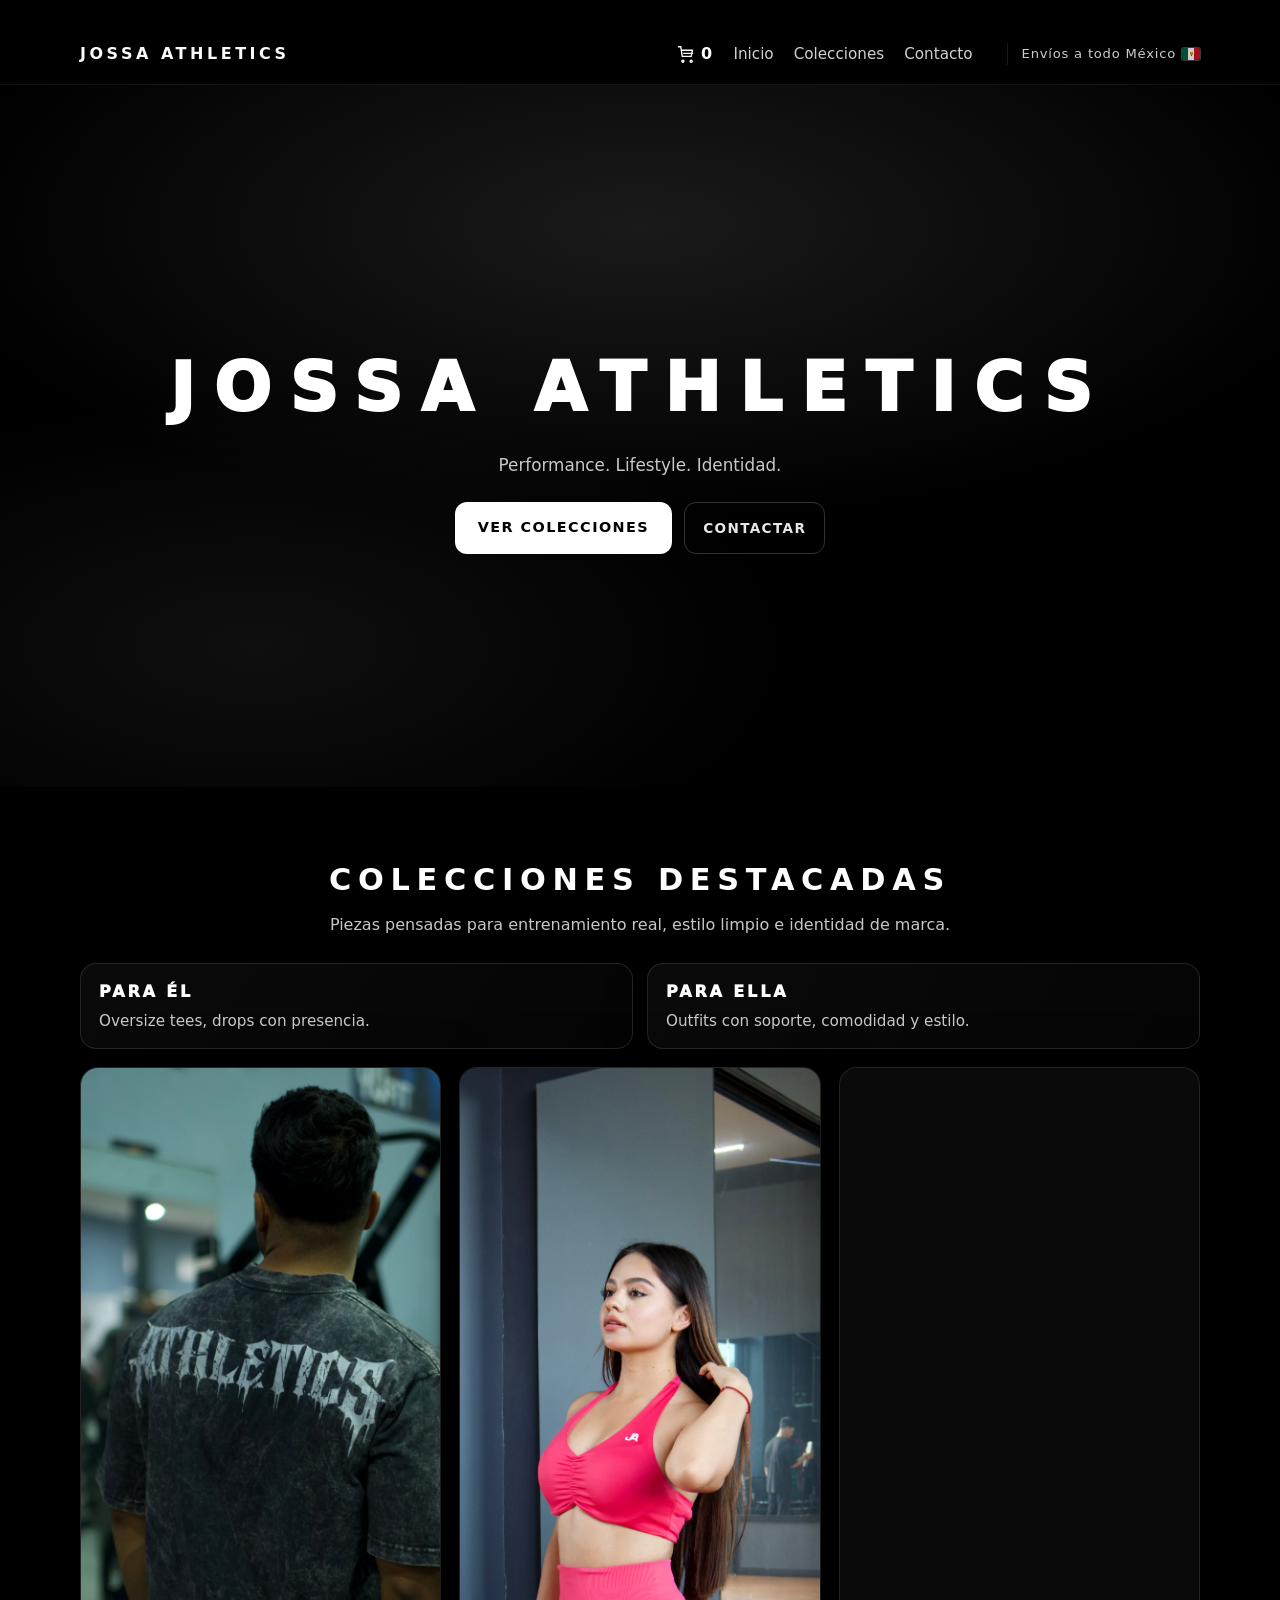
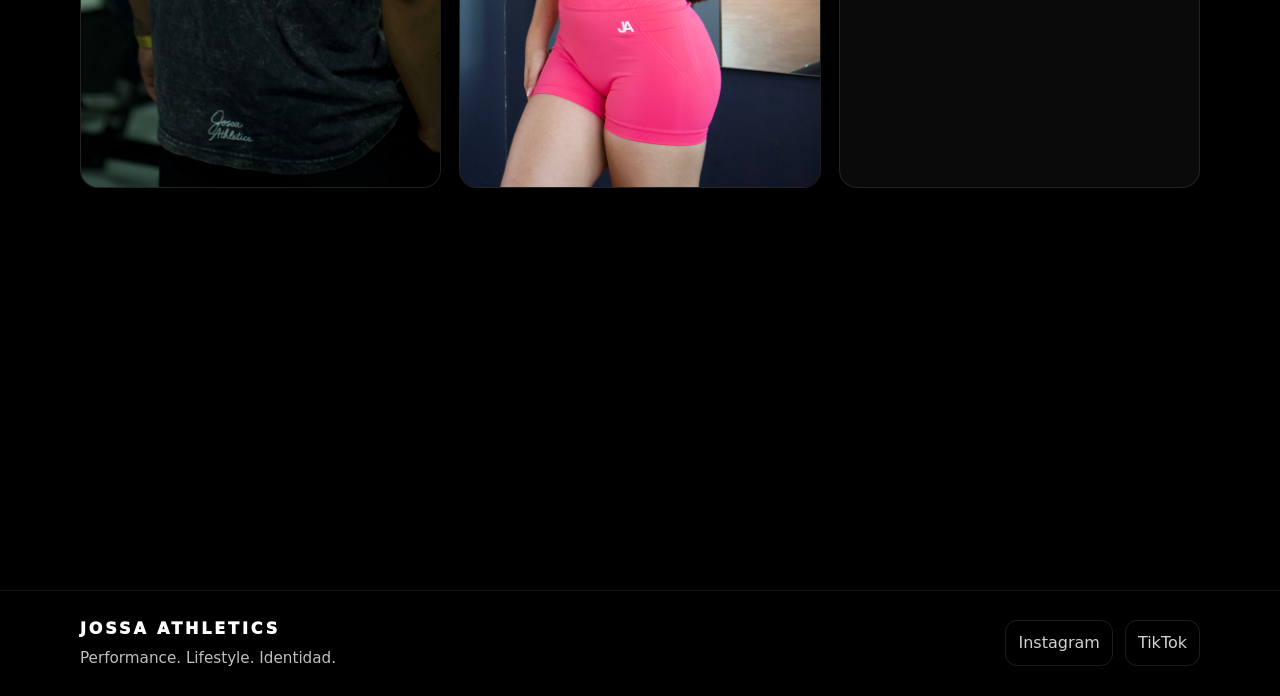
==== index.html @ ee68ca00 "Sitio JOSSA listo para deploy" ====
﻿﻿<!doctype html>
<html lang="es">
<head>
  <meta charset="utf-8" />
  <meta name="viewport" content="width=device-width, initial-scale=1" />
  <meta name="description" content="JOSSA ATHLETICS: performance y lifestyle. Outfits para él y para ella, envíos a todo México y compra directa por WhatsApp." />
  <title>JOSSA ATHLETICS</title>
  <link rel="stylesheet" href="styles.css" />
  <link rel="stylesheet" href="outfit.css" />
</head>

<body id="inicio">

  <!-- NAVBAR -->
  <header class="navbar">
    <div class="wrap">
      <a class="brand" href="index.html">JOSSA ATHLETICS</a>

      <nav class="navlinks">
        <a href="index.html#inicio">Inicio</a>
        <a href="index.html#colecciones">Colecciones</a>
        <a href="index.html#contacto">Contacto</a>
        <span class="nav-trust" aria-label="Envíos a todo México">Envíos a todo México <span class="flag-mx" aria-hidden="true"></span></span>
      </nav>
    </div>
  </header>

  <!-- HERO -->
  <section class="hero">
    <div class="wrap">
      <h1>JOSSA ATHLETICS</h1>
      <p>Performance. Lifestyle. Identidad.</p>

      <div class="hero-actions">
        <a class="btn btn-primary" href="#colecciones" aria-label="Ver colecciones de JOSSA ATHLETICS">Ver colecciones</a>
        <a class="btn btn-ghost" href="#contacto" aria-label="Contactar a JOSSA ATHLETICS">Contactar</a>
      </div>
    </div>
  </section>

  <!-- COLECCIONES -->
  <section class="section" id="colecciones">
    <div class="wrap">
      <div class="section-head">
        <h2>COLECCIONES DESTACADAS</h2>
        <p>Piezas pensadas para entrenamiento real, estilo limpio e identidad de marca.</p>
      </div>

      <div class="quick-choices" id="colecciones-elige">
        <a class="quick-card" href="hombre.html">
          <span class="quick-title">Para Él</span>
          <span class="quick-sub">Oversize tees, drops con presencia.</span>
        </a>
        <a class="quick-card" href="para-ella.html">
          <span class="quick-title">Para Ella</span>
          <span class="quick-sub">Outfits con soporte, comodidad y estilo.</span>
        </a>
      </div>

      <div class="grid">
        <!-- HOMBRE -->
        <article class="card">
          <a class="card-media" href="hombre.html" aria-label="Hombre">
            <!-- Cambia la imagen cuando quieras -->
            <img src="images/hombre/IMG_1273%20(2).jpg" alt="Colección Hombre" width="1200" height="800" loading="lazy" sizes="(max-width: 640px) 100vw, (max-width: 980px) 50vw, 33vw" />
            <span class="card-overlay">Explorar</span>
          </a>
          <div class="card-body">
            <h3>HOMBRE</h3>
            <p>Oversize tees y drops con presencia. Diseñado para entrenar y vestir diario.</p>
            <div class="card-actions">
              <a class="btn btn-primary btn-full" href="hombre.html">Ver colección</a>
            </div>
          </div>
        </article>

        <!-- PARA ELLA -->
        <article class="card">
          <a class="card-media" href="para-ella.html" aria-label="Para Ella">
            <img src="images/ella/rumbo-01.jpg" alt="Colección Para Ella" width="1200" height="800" loading="lazy" sizes="(max-width: 640px) 100vw, (max-width: 980px) 50vw, 33vw" />
            <span class="card-overlay">Explorar</span>
          </a>
          <div class="card-body">
            <h3>PARA ELLA</h3>
            <p>Outfits que combinan soporte, comodidad y presencia.</p>
            <div class="card-actions">
              <a class="btn btn-primary btn-full" href="para-ella.html">Ver colecciÃ³n</a>
            </div>
          </div>
        </article>

        <!-- DROPS / ASCENSO -->
        <article class="card">
          <a class="card-media" href="hombre-legado.html" aria-label="Ascenso">
            <img src="images/hombre/ascenso-01.jpg" alt="Ascenso" width="1200" height="800" loading="lazy" decoding="async" sizes="(max-width: 640px) 100vw, (max-width: 980px) 50vw, 33vw" />
            <span class="card-overlay">Explorar</span>
          </a>
          <div class="card-body">
            <h3>ASCENSO</h3>
            <p>Disciplina. Evolución. Mindset. Colección para él.</p>
            <div class="card-actions">
              <a class="btn btn-primary btn-full" href="hombre-legado.html">Ver colección</a>
            </div>
          </div>
        </article>

      </div>
    </div>
  </section>

  <!-- CONTACTO -->
  <section class="section" id="contacto">
    <div class="wrap">
      <div class="contact-box">
        <div>
          <h3>¿LISTO PARA COMPRAR?</h3>
          <p>Compra por WhatsApp con atención personalizada. Coordinamos tu pedido de forma directa y segura.</p>
        </div>

        <div class="contact-actions">
          <a class="btn btn-primary"
             target="_blank" rel="noopener"
             href="https://wa.me/523332510644?text=Hola%20JOSSA%20ATHLETICS%20%F0%9F%91%8B%0AQuiero%20comprar%20un%20outfit.%0A%0ADatos:%0A1)%20Producto/Outfit:%0A2)%20Talla:%0A3)%20Ciudad:%0A4)%20Entrega:%0A5)%20M%C3%A9todo%20de%20pago:">
            Comprar (WhatsApp)
          </a>

          <a class="btn btn-ghost" href="index.html#colecciones">Ver colecciones</a>
        </div>
      </div>
    </div>
  </section>

  <!-- FOOTER -->
  <footer class="footer">
    <div class="wrap footer-inner">
      <div class="footer-left">
        <div class="footer-brand">JOSSA ATHLETICS</div>
        <p>Performance. Lifestyle. Identidad.</p>
      </div>

      <div class="footer-right">
        <a class="social" target="_blank" rel="noopener" href="https://www.instagram.com/jossa_athleticsmx/">Instagram</a>
        <a class="social" target="_blank" rel="noopener" href="https://www.tiktok.com/@jossa_athletics">TikTok</a>
      </div>
    </div>
  </footer>

  <script>
    // Micro-animaciones con IntersectionObserver, respetando prefers-reduced-motion
    (() => {
      const prefersReduced = window.matchMedia('(prefers-reduced-motion: reduce)').matches;
      if (prefersReduced || !('IntersectionObserver' in window)) return;

      const targets = document.querySelectorAll('.hero .wrap, .section, .card, .quick-card, .contact-box');
      targets.forEach(el => el.classList.add('reveal'));

      const observer = new IntersectionObserver((entries, obs) => {
        entries.forEach(entry => {
          if (entry.isIntersecting) {
            entry.target.classList.add('is-visible');
            obs.unobserve(entry.target);
          }
        });
      }, { threshold: 0.15 });

      targets.forEach(el => observer.observe(el));
    })();
  </script>
  <script src="cart.js"></script>
</body>
</html>
---- styles.css ----
/* ============ RESET & TOKENS ============ */
:root{
  --bg:#000;
  --fg:#fff;
  --muted:rgba(255,255,255,.78);
  --card:rgba(255,255,255,.04);
  --border:rgba(255,255,255,.12);
  --border-strong:rgba(255,255,255,.22);
  --shadow:0 18px 60px rgba(0,0,0,.55);
  --radius:18px;
  --transition: .22s ease;
}
*{ margin:0; padding:0; box-sizing:border-box; }
html{ scroll-behavior:smooth; }
body{
  background:var(--bg);
  color:var(--fg);
  font-family: system-ui, -apple-system, Segoe UI, Roboto, Arial, sans-serif;
  line-height:1.5;
}
a{ color:inherit; text-decoration:none; }
img{ display:block; max-width:100%; }

/* ============ LAYOUT ============ */
.wrap{
  width:min(1120px, 92%);
  margin:0 auto;
}
.section{
  padding:70px 0;
}
.section-head{
  text-align:center;
  margin-bottom:26px;
}
.section-head h2{
  font-size: clamp(1.4rem, 2.4vw, 1.9rem);
  font-weight:900;
  letter-spacing:.22em;
  text-transform:uppercase;
}
.section-head p{
  margin-top:10px;
  opacity:.78;
  max-width:720px;
  margin-left:auto;
  margin-right:auto;
}

/* ============ NAVBAR ============ */
.navbar{
  position:sticky;
  top:0;
  z-index:50;
  padding:18px 0;
  background:rgba(0,0,0,.72);
  border-bottom:1px solid rgba(255,255,255,.08);
  backdrop-filter: blur(10px);
}
.navbar .wrap{
  display:flex;
  align-items:center;
  justify-content:space-between;
  gap:16px;
}
.brand{
  font-weight:900;
  letter-spacing:.22em;
  text-transform:uppercase;
  font-size:1rem;
  opacity:.98;
}
.navlinks{
  display:flex;
  gap:20px;
  flex-wrap:wrap;
  justify-content:flex-end;
}
.navlinks a{
  opacity:.82;
  font-size:.95rem;
  transition: opacity .2s ease, transform .2s ease;
}
.nav-trust{
  font-size:.82rem;
  font-weight:500;
  opacity:.8;
  margin-left:14px;
  padding-left:14px;
  border-left:1px solid rgba(255,255,255,.12);
  white-space:nowrap;
  display:flex;
  align-items:center;
  gap:6px;
  letter-spacing:.06em;
}
.navlinks a:hover{
  opacity:1;
  transform: translateY(-1px);
}
.navlinks a:focus-visible,
.btn:focus-visible,
.quick-card:focus-visible,
.card a:focus-visible,
.social:focus-visible{
  outline:2px solid #fff;
  outline-offset:3px;
  border-color: #fff;
}
.flag-mx{
  width:18px;
  height:12px;
  border-radius:2px;
  background: linear-gradient(90deg, #006341 0 33%, #fff 33% 66%, #ce1126 66% 100%);
  box-shadow: 0 0 0 1px rgba(255,255,255,.28);
  display:inline-block;
  position:relative;
  overflow:hidden;
}
.flag-mx::after{
  content:"";
  position:absolute;
  inset:0;
  margin:auto;
  width:5px;
  height:5px;
  border-radius:50%;
  background:
    radial-gradient(circle at 50% 45%, #c5963a 0 45%, transparent 46%),
    radial-gradient(circle at 50% 60%, #2f5e2a 0 40%, transparent 41%);
  opacity:.95;
}

/* ============ TRUST BAR ============ */
.trust-bar{
  border-bottom:1px solid rgba(255,255,255,.06);
  background: radial-gradient(900px 320px at 10% 50%, rgba(255,255,255,.05), transparent 60%), #000;
  padding:12px 0;
}
.trust-items{
  display:grid;
  grid-template-columns: repeat(auto-fit, minmax(180px, 1fr));
  gap:12px;
  padding:6px 0;
}
.trust-items.trust-single{
  display:flex;
  justify-content:center;
}
.trust-item{
  display:flex;
  align-items:center;
  gap:8px;
  font-weight:700;
  letter-spacing:.04em;
  opacity:.9;
  padding:10px 14px;
  border:1px solid rgba(255,255,255,.10);
  border-radius:999px;
  background: linear-gradient(120deg, rgba(255,255,255,.06), rgba(255,255,255,.02));
  box-shadow: 0 10px 30px rgba(0,0,0,.45);
}
.trust-icon{ font-size:1.1rem; }
.trust-text{
  font-size:1rem;
  font-weight:800;
  letter-spacing:.08em;
  text-transform:uppercase;
}

/* ============ HERO ============ */
.hero{
  min-height:78vh;
  display:grid;
  place-items:center;
  text-align:center;
  padding:90px 0 70px;
  background:
    radial-gradient(1200px 500px at 50% 20%, rgba(255,255,255,.10), transparent 60%),
    radial-gradient(900px 420px at 20% 80%, rgba(255,255,255,.06), transparent 60%),
    #000;
}
.hero h1{
  font-size: clamp(2.2rem, 5.5vw, 4.2rem);
  font-weight:950;
  letter-spacing:.28em;
  text-transform:uppercase;
}
.hero p{
  margin-top:14px;
  opacity:.78;
  font-size:1.05rem;
}
.hero-actions{
  margin-top:24px;
  display:flex;
  gap:12px;
  justify-content:center;
  flex-wrap:wrap;
}
.hero .btn-primary{
  padding:14px 22px;
  font-size:.9rem;
}

/* ============ QUICK CHOICES ============ */
.quick-choices{
  display:grid;
  grid-template-columns: repeat(auto-fit, minmax(220px, 1fr));
  gap:14px;
  margin-bottom:18px;
}
.quick-card{
  border:1px solid var(--border);
  border-radius:16px;
  padding:16px 18px;
  background: linear-gradient(120deg, rgba(255,255,255,.04), rgba(255,255,255,.02));
  box-shadow: 0 12px 40px rgba(0,0,0,.45);
  display:flex;
  flex-direction:column;
  gap:6px;
  transition: transform var(--transition), border-color var(--transition), box-shadow var(--transition);
}
.quick-card:hover{
  transform: translateY(-4px);
  border-color: rgba(255,255,255,.24);
  box-shadow: 0 16px 52px rgba(0,0,0,.55);
}
.quick-title{
  font-weight:950;
  letter-spacing:.18em;
  text-transform:uppercase;
  font-size:1rem;
}
.quick-sub{
  opacity:.78;
  font-size:.95rem;
}

/* ============ BUTTONS ============ */
.btn{
  display:inline-flex;
  align-items:center;
  justify-content:center;
  padding:12px 18px;
  border-radius:12px;
  font-weight:900;
  letter-spacing:.10em;
  text-transform:uppercase;
  font-size:.85rem;
  cursor:pointer;
  transition: transform .18s ease, opacity .18s ease, background .18s ease, border-color .18s ease;
}
.btn-primary{
  background:#fff;
  color:#000;
  border:1px solid rgba(255,255,255,.20);
}
.btn-primary:hover{
  transform: translateY(-1px) scale(1.02);
  opacity:.98;
}
.btn-ghost{
  background:transparent;
  border:1px solid rgba(255,255,255,.22);
  color:#fff;
  opacity:.9;
}
.btn-ghost:hover{
  opacity:1;
  transform: translateY(-1px);
  border-color: rgba(255,255,255,.35);
}

/* ============ FEATURED CARDS ============ */
.grid{
  display:grid;
  grid-template-columns: repeat(3, 1fr);
  gap:18px;
}
.card{
  border:1px solid rgba(255,255,255,.10);
  background: rgba(255,255,255,.04);
  border-radius:18px;
  overflow:hidden;
  box-shadow: 0 18px 60px rgba(0,0,0,.55);
  transition: transform .22s ease, border-color .22s ease, box-shadow .22s ease;
}
.card:hover{
  transform: translateY(-6px);
  border-color: rgba(255,255,255,.22);
  box-shadow: 0 22px 70px rgba(0,0,0,.65);
}
.card-media{
  width:100%;
  aspect-ratio: 16 / 10;
  background: rgba(255,255,255,.06);
  position:relative;
  overflow:hidden;
}
.card-media img{
  width:100%;
  height:100%;
  object-fit:cover;
  object-position:center 25%;
  filter: contrast(1.02);
}
.card-overlay{
  position:absolute;
  inset:0;
  display:grid;
  place-items:center;
  background: linear-gradient(180deg, rgba(0,0,0,.05), rgba(0,0,0,.55));
  color:#fff;
  opacity:0;
  font-weight:800;
  letter-spacing:.16em;
  text-transform:uppercase;
  transition: opacity var(--transition);
}
.card-media:hover .card-overlay,
.card-media:focus-visible .card-overlay{
  opacity:1;
}
.card-media img{
  transition: transform var(--transition);
}
.card:hover .card-media img{
  transform: scale(1.03);
}
.card-media.placeholder{
  background: radial-gradient(120% 120% at 30% 20%, rgba(255,255,255,.08), rgba(255,255,255,.02));
}
.card-body{
  padding:18px 18px 20px;
}
.card-body h3{
  font-size:1.05rem;
  font-weight:950;
  letter-spacing:.16em;
  text-transform:uppercase;
}
.card-body p{
  margin-top:10px;
  opacity:.78;
  font-size:.95rem;
  min-height:44px;
}
.card-actions{
  margin-top:14px;
  display:flex;
  gap:10px;
  flex-wrap:wrap;
}
.btn-full{ width:100%; }

/* ============ ASCENSO PAGE ============ */
.ascenso-hero{
  min-height:60vh;
  background:
    radial-gradient(1200px 520px at 60% 10%, rgba(255,255,255,.08), transparent 60%),
    linear-gradient(140deg, rgba(255,255,255,.04), rgba(255,255,255,.00)),
    #060606;
}
.ascenso-hero h1{
  font-size: clamp(2.3rem, 6vw, 3.8rem);
  letter-spacing:.28em;
  text-transform:uppercase;
}
.ascenso-sub{
  margin-top:12px;
  font-weight:800;
  opacity:.9;
}
.ascenso-desc{
  margin-top:10px;
  max-width:640px;
  opacity:.78;
}
.product-grid{
  display:grid;
  gap:18px;
  grid-template-columns: repeat(auto-fit, minmax(240px, 1fr));
}
.product-card{
  border:1px solid rgba(255,255,255,.10);
  background: rgba(255,255,255,.04);
  border-radius:18px;
  overflow:hidden;
  box-shadow: 0 18px 60px rgba(0,0,0,.55);
  transition: transform .22s ease, border-color .22s ease, box-shadow .22s ease;
}
.product-card:hover{
  transform: translateY(-6px);
  border-color: rgba(255,255,255,.22);
  box-shadow: 0 22px 70px rgba(0,0,0,.65);
}
.product-media{
  height:180px;
  background: #0c0c0c;
}
.placeholder-dark{
  background:
    radial-gradient(800px 420px at 30% 30%, rgba(255,255,255,.05), transparent 60%),
    linear-gradient(135deg, rgba(255,255,255,.05), rgba(255,255,255,.01)),
    #080808;
}
.product-body{
  padding:16px 16px 18px;
  display:grid;
  gap:10px;
}
.product-body h3{
  font-size:1rem;
  letter-spacing:.12em;
  text-transform:uppercase;
}
.price{ font-weight:800; opacity:.82; }
.size-label{ font-size:.85rem; opacity:.78; }
.size-select{
  padding:10px 12px;
  border-radius:12px;
  border:1px solid rgba(255,255,255,.18);
  background:#0d0d0d;
  color:#fff;
}
.size-select:focus{
  outline:2px solid #fff;
  outline-offset:2px;
}

/* ============ CONTACT STRIP ============ */
.contact-box{
  border:1px solid rgba(255,255,255,.10);
  background: rgba(255,255,255,.03);
  border-radius:18px;
  padding:22px;
  display:flex;
  align-items:center;
  justify-content:space-between;
  gap:16px;
  flex-wrap:wrap;
}
.contact-box h3{
  font-weight:950;
  letter-spacing:.14em;
  text-transform:uppercase;
}
.contact-box p{ opacity:.78; margin-top:8px; max-width:680px; }
.contact-actions{ display:flex; gap:10px; flex-wrap:wrap; }

/* ============ FOOTER ============ */
.footer{
  border-top:1px solid rgba(255,255,255,.08);
  padding:26px 0;
  background:#000;
}
.footer-inner{
  display:flex;
  align-items:center;
  justify-content:space-between;
  gap:18px;
  flex-wrap:wrap;
}
.footer-brand{
  font-weight:950;
  letter-spacing:.18em;
  text-transform:uppercase;
}
.footer-left p{ opacity:.75; margin-top:6px; font-size:.95rem; }
.footer-right{
  display:flex;
  gap:12px;
  flex-wrap:wrap;
  justify-content:flex-end;
}
.social{
  opacity:.82;
  padding:10px 12px;
  border:1px solid rgba(255,255,255,.14);
  border-radius:12px;
  transition: opacity .2s ease, transform .2s ease, border-color .2s ease;
}
.social:hover{
  opacity:1;
  transform: translateY(-1px);
  border-color: rgba(255,255,255,.28);
}

/* ============ ANIMATIONS & MOTION ============ */
.reveal{
  opacity:0;
  transform: translateY(18px);
  transition: opacity .6s ease, transform .6s ease;
}
.reveal.is-visible{
  opacity:1;
  transform: translateY(0);
}
@media (prefers-reduced-motion: reduce){
  html{ scroll-behavior:auto; }
  *{
    animation-duration:0.01ms !important;
    animation-iteration-count:1 !important;
    transition-duration:0.01ms !important;
  }
}

/* ============ RESPONSIVE ============ */
@media (max-width: 980px){
  .grid{ grid-template-columns: 1fr 1fr; }
}
@media (max-width: 768px){
  .nav-trust{ display:none; }
}
@media (max-width: 640px){
  .grid{ grid-template-columns: 1fr; }
  .navlinks{ gap:14px; }
}
---- outfit.css ----
/* Reutiliza el estilo general */
@import url("styles.css");

.page-hero{
  padding:70px 0 40px;
  background:
    radial-gradient(1000px 450px at 50% 10%, rgba(255,255,255,.09), transparent 65%),
    #000;
}
.page-hero .wrap{
  display:flex;
  align-items:flex-start;
  justify-content:space-between;
  gap:18px;
  flex-wrap:wrap;
}
.page-hero h1{
  font-size: clamp(2rem, 4.5vw, 3rem);
  font-weight:950;
  letter-spacing:.22em;
  text-transform:uppercase;
}
.page-hero p{ margin-top:10px; opacity:.78; max-width:680px; }
.size-tag{
  display:inline-flex;
  align-items:center;
  gap:8px;
  margin-top:12px;
  padding:10px 14px;
  border:1px solid var(--border);
  border-radius:14px;
  background: linear-gradient(120deg, rgba(255,255,255,.06), rgba(255,255,255,.02));
  box-shadow: 0 12px 38px rgba(0,0,0,.45);
  font-weight:850;
  letter-spacing:.10em;
  text-transform:uppercase;
  opacity:.92;
}
.page-actions{
  display:flex;
  gap:10px;
  flex-wrap:wrap;
  align-items:center;
  justify-content:flex-end;
}

.gallery{
  padding:40px 0 80px;
}
.gallery-head{
  text-align:center;
  margin-bottom:18px;
}
.gallery-head h2{
  font-weight:950;
  letter-spacing:.22em;
  text-transform:uppercase;
}
.gallery-head p{ opacity:.75; margin-top:8px; }

.gallery-grid{
  display:grid;
  grid-template-columns: repeat(2, 1fr);
  gap:16px;
  margin-top:20px;
  justify-items:center;
}
.size-row{
  display:flex;
  align-items:center;
  gap:12px;
  flex-wrap:wrap;
  margin-top:12px;
}
.size-picker{
  padding:12px 14px;
  border:1px solid rgba(255,255,255,.12);
  border-radius:12px;
  background: rgba(255,255,255,.04);
  max-width:360px;
  min-width:280px;
  box-shadow:0 12px 38px rgba(0,0,0,.45);
}
.size-picker__label{
  font-size:14px;
  opacity:.8;
  margin-bottom:8px;
}
.size-picker__options{
  display:flex;
  gap:8px;
  flex-wrap:wrap;
}
.size-btn{
  padding:10px 14px;
  border-radius:10px;
  border:1px solid #444;
  background:#0d0d0d;
  color:#fff;
  cursor:pointer;
  transition:all .15s ease;
  letter-spacing:.04em;
  font-weight:700;
}
.size-btn:hover{ border-color:#888; transform:translateY(-1px); }
.size-btn.is-active{ background:#fff; color:#0d0d0d; border-color:#fff; box-shadow:0 8px 26px rgba(0,0,0,.35); }
.size-guide-btn{
  display:inline-flex;
  align-items:center;
  justify-content:center;
  padding:10px 12px;
  border-radius:10px;
  border:1px solid rgba(255,255,255,.16);
  background:rgba(255,255,255,.06);
  font-weight:750;
  letter-spacing:.08em;
  text-transform:uppercase;
  font-size:.75rem;
  gap:6px;
}
.size-guide-btn:hover{
  border-color:rgba(255,255,255,.28);
  transform:translateY(-1px);
}
.photo{
  display:grid;
  place-items:center;
  border-radius:18px;
  overflow:hidden;
  border:1px solid rgba(255,255,255,.10);
  background: rgba(255,255,255,.03);
  box-shadow: 0 18px 60px rgba(0,0,0,.55);
}
.photo a{ width:100%; height:100%; display:block; }
.photo img{
  width:100%;
  aspect-ratio: 4 / 3;
  object-fit:cover;
  object-position:center;
}
.face-focus{
  aspect-ratio: 3 / 4;
  object-position:center 0%;
}

.size-guide{
  padding:40px 0 70px;
}
.guide-grid{
  display:grid;
  grid-template-columns: repeat(auto-fit, minmax(180px, 1fr));
  gap:12px;
  margin-top:16px;
}
.guide-card{
  border:1px solid var(--border);
  border-radius:14px;
  padding:14px 16px;
  background: rgba(255,255,255,.04);
  box-shadow:0 12px 34px rgba(0,0,0,.45);
}
.guide-card h4{
  margin-bottom:8px;
  letter-spacing:.12em;
  font-weight:900;
}
.guide-card ul{ list-style:none; padding:0; margin:0; }
.guide-card li{
  font-size:.95rem;
  opacity:.88;
  display:flex;
  justify-content:space-between;
}
.guide-note{
  margin-top:12px;
  opacity:.75;
  font-size:.9rem;
}

/* ============ CART ============ */
#cart-root{
  position:fixed;
  top:68px;
  right:16px;
  z-index:120;
  font-family: inherit;
}
.cart-toggle{
  all:unset;
  display:inline-flex;
  align-items:center;
  gap:4px;
  color:#fff;
  font-weight:850;
  letter-spacing:.08em;
  cursor:pointer;
  line-height:1;
  background:none !important;
  border:none !important;
  box-shadow:none !important;
  padding:0 !important;
  margin:0 !important;
}
.cart-toggle:focus{ outline:none; }
.cart-toggle::-moz-focus-inner{ border:0; padding:0; }
.cart-icon svg{
  display:block;
  stroke:#fff;
  width:22px;
  height:22px;
  fill:none;
  background:none !important;
}
.cart-count{
  font-weight:850;
  letter-spacing:.08em;
  color:#fff;
}
.navlinks .cart-toggle{
  padding:0;
  background:transparent;
  border:none;
  box-shadow:none;
  color:#fff;
}
.cart-drawer{
  position:absolute;
  right:0;
  top:46px;
  width:340px;
  max-height:75vh;
  background: rgba(12,12,12,.96);
  border:1px solid var(--border);
  border-radius:16px;
  padding:16px;
  box-shadow:0 18px 50px rgba(0,0,0,.65);
  flex-direction:column;
  gap:14px;
  transform: translateX(110%);
  transition: transform .28s ease, opacity .28s ease;
  opacity:0;
  pointer-events:none;
}
#cart-root.is-open .cart-drawer{
  transform: translateX(0);
  opacity:1;
  pointer-events:auto;
}
.cart-header{
  display:flex;
  justify-content:space-between;
  align-items:flex-start;
  font-weight:900;
  letter-spacing:.1em;
  gap:10px;
}
.cart-title-row{
  display:flex;
  align-items:center;
  gap:10px;
}
.cart-close{
  border:none;
  background:transparent;
  color:var(--fg);
  font-size:1.4rem;
  cursor:pointer;
}
.cart-title{ text-transform:uppercase; }
.cart-pill{
  padding:6px 10px;
  border-radius:999px;
  background:rgba(255,255,255,.08);
  border:1px solid rgba(255,255,255,.14);
  font-size:.8rem;
  letter-spacing:.05em;
}
.cart-items{
  display:flex;
  flex-direction:column;
  gap:10px;
  overflow:auto;
  max-height:45vh;
  padding-right:4px;
}
.cart-item{
  display:grid;
  grid-template-columns: 56px 1fr auto;
  gap:10px;
  align-items:center;
  border:1px solid var(--border);
  border-radius:12px;
  padding:8px;
  background: rgba(255,255,255,.03);
}
.cart-thumb{
  display:block;
  width:56px;
  height:56px;
  overflow:hidden;
  border-radius:10px;
  border:1px solid rgba(255,255,255,.12);
}
.cart-thumb img{
  width:100%;
  height:100%;
  object-fit:cover;
}
.cart-meta{
  display:flex;
  flex-direction:column;
  gap:2px;
}
.cart-name{
  font-weight:800;
  letter-spacing:.04em;
}
.cart-size{
  opacity:.8;
}
.cart-remove{
  border:none;
  background:transparent;
  color:var(--fg);
  font-size:1.2rem;
  cursor:pointer;
}
.cart-info{
  padding:10px 12px;
  border-radius:12px;
  background: rgba(255,255,255,.04);
  border:1px solid var(--border);
}
.cart-alert{
  display:flex;
  align-items:center;
  gap:8px;
  font-weight:700;
  letter-spacing:.02em;
}
.dot{
  width:10px; height:10px; border-radius:50%;
  display:inline-block;
}
.dot-success{ background:#28c76f; }
.cart-code{
  display:flex;
  flex-direction:column;
  gap:8px;
}
.cart-code label{ font-weight:800; letter-spacing:.05em; font-size:.9rem; }
.cart-code-row{
  display:flex;
  gap:8px;
}
.cart-code input{
  flex:1;
  padding:10px 12px;
  border-radius:10px;
  border:1px solid rgba(255,255,255,.2);
  background:rgba(255,255,255,.06);
  color:#fff;
}
.cart-apply{
  padding:10px 14px;
  border-radius:10px;
  background:#fff;
  color:#000;
  font-weight:800;
  letter-spacing:.08em;
  border:1px solid rgba(255,255,255,.2);
  cursor:pointer;
}
.cart-code-hint{
  font-size:.85rem;
  opacity:.7;
}
.cart-summary{
  border:1px solid var(--border);
  border-radius:12px;
  padding:10px 12px;
  background:rgba(255,255,255,.03);
  display:flex;
  flex-direction:column;
  gap:6px;
}
.summary-line{
  display:flex;
  justify-content:space-between;
  font-weight:750;
  letter-spacing:.03em;
}
.cart-footer{ display:flex; }
.cart-empty{ opacity:.75; text-align:center; padding:6px; }
.cart-checkout{ width:100%; }

@media (max-width: 900px){
  .gallery-grid{ grid-template-columns: 1fr; }
}
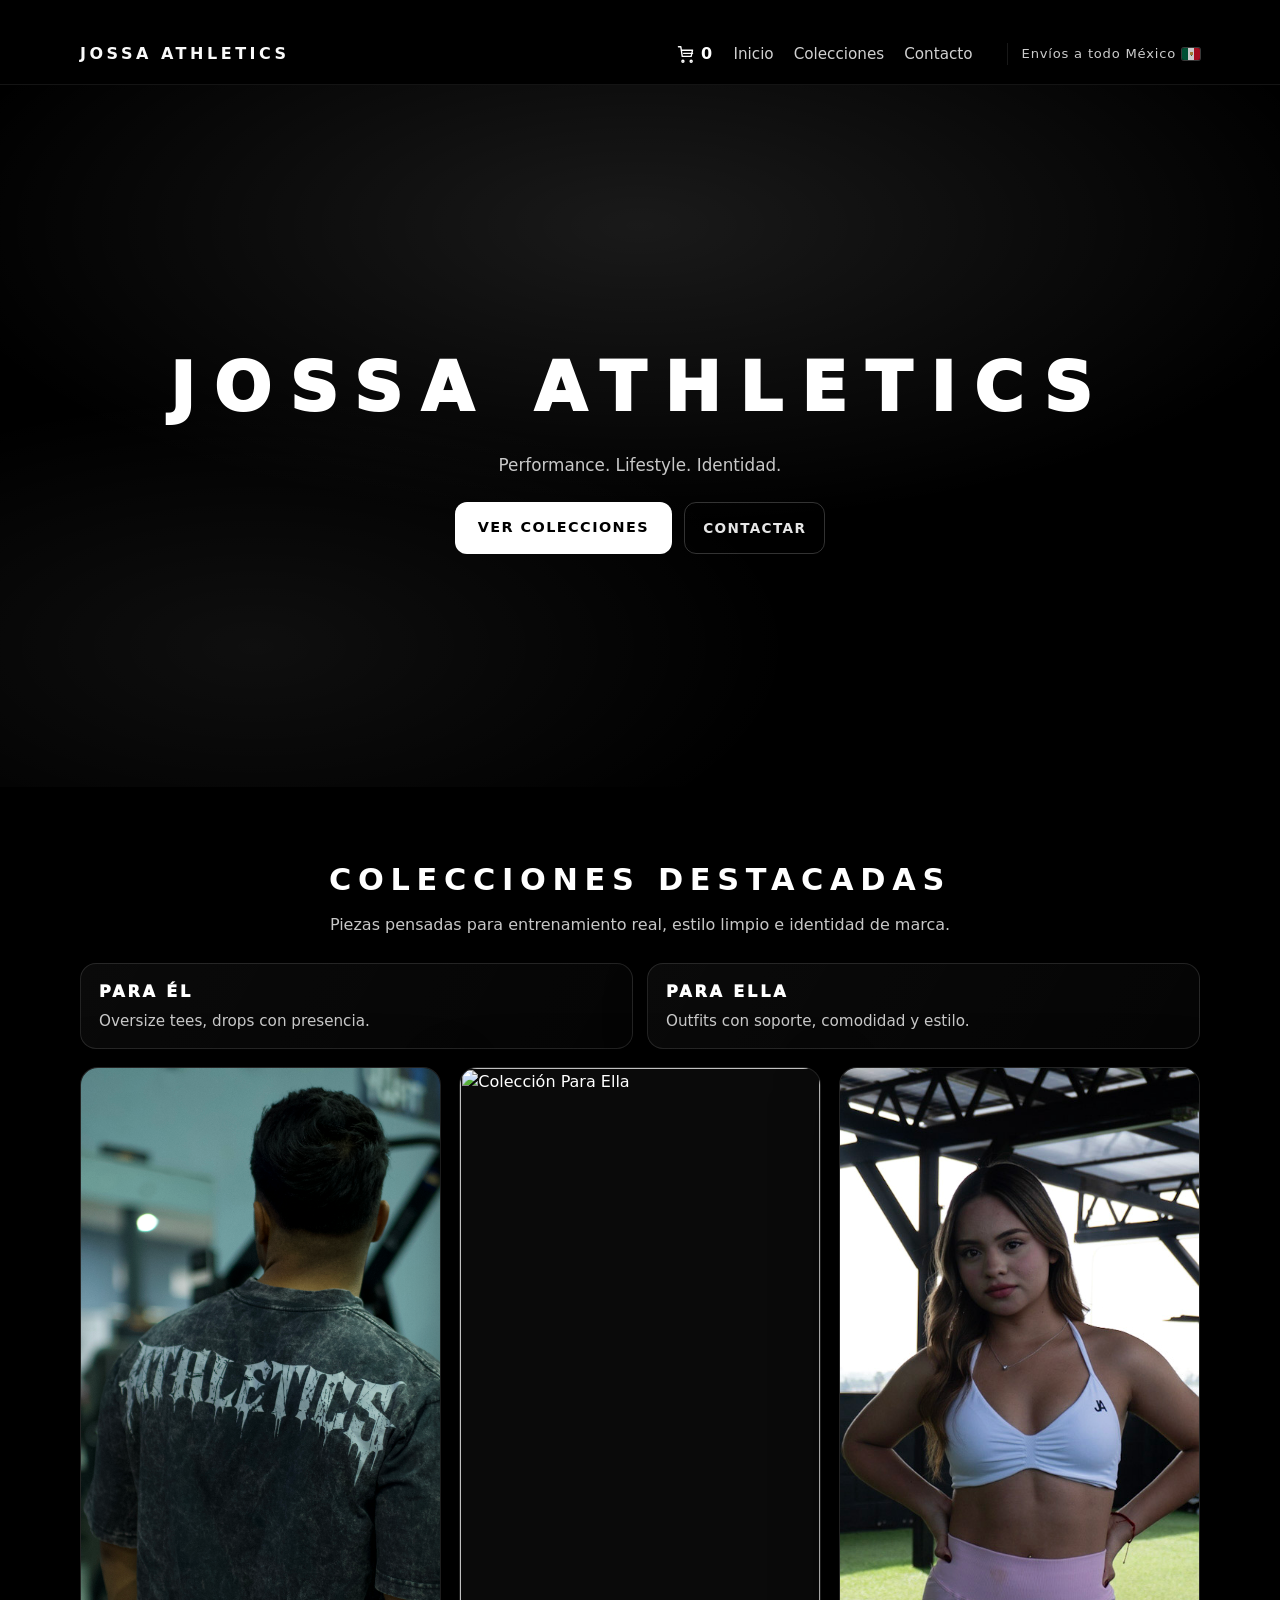
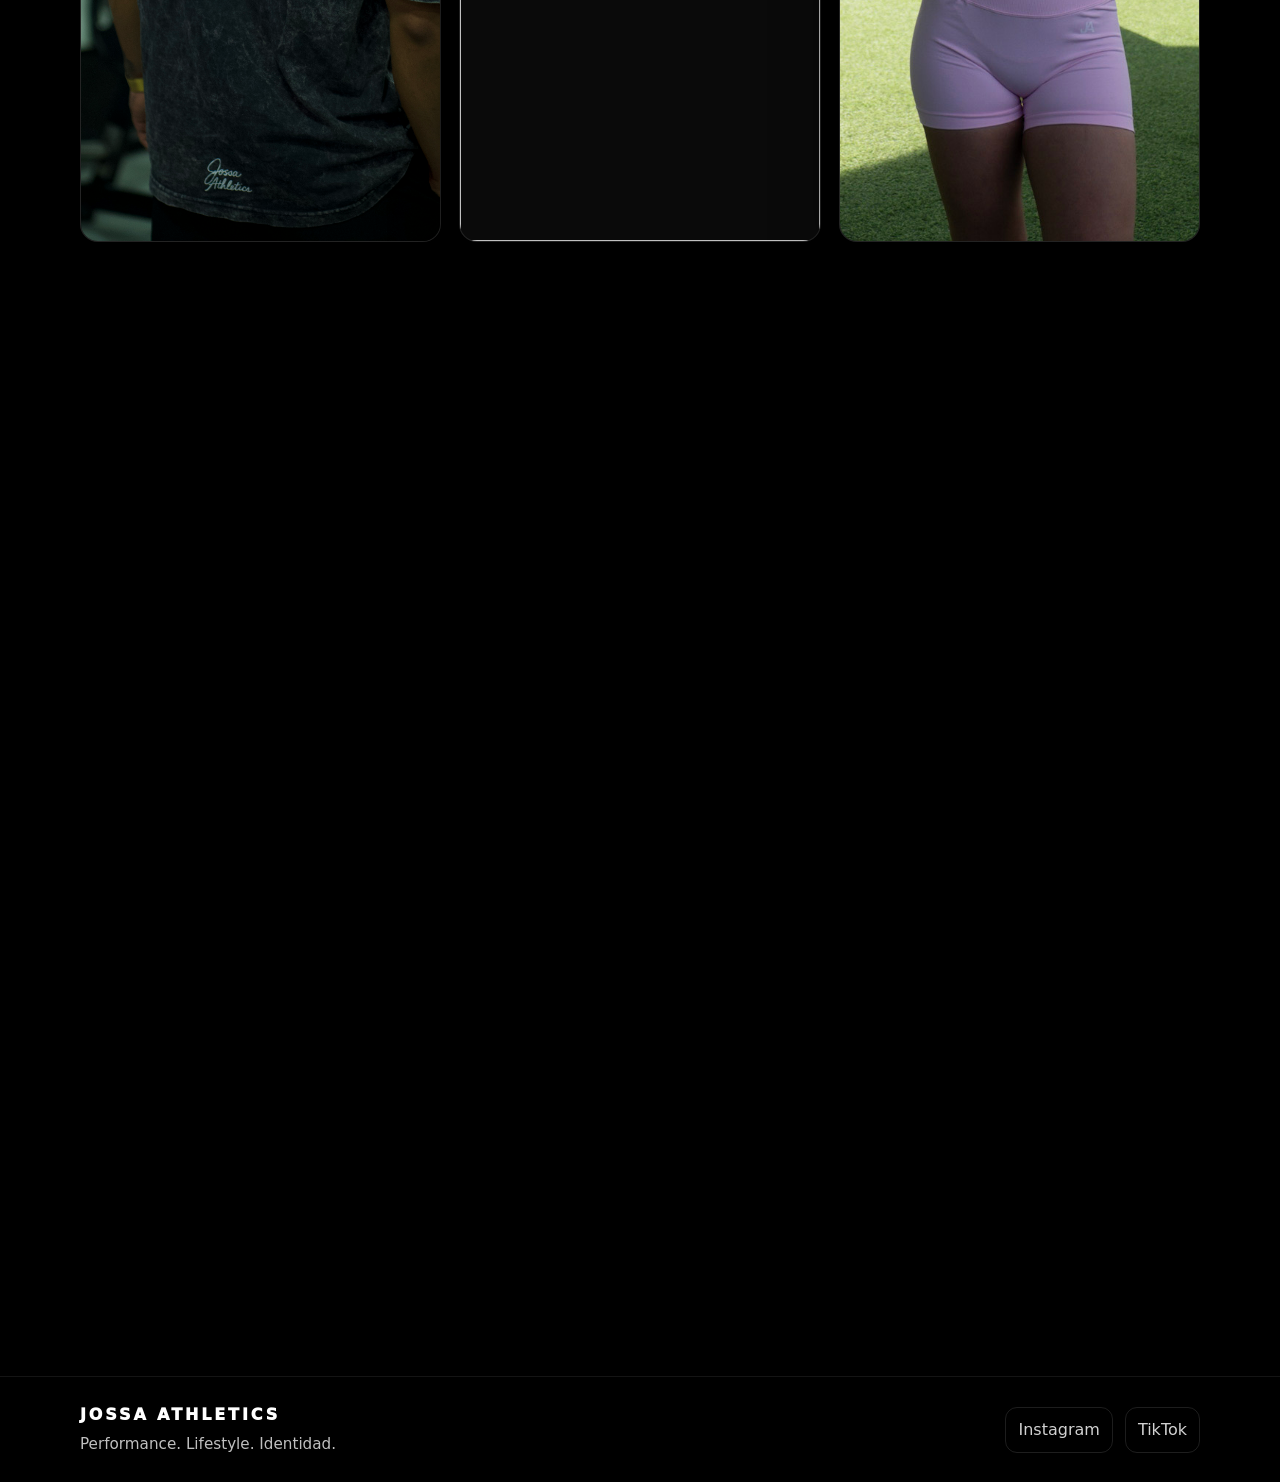
==== commit 9b718bd0: "Actualiza precios y animacion del total en carrito" ====
--- a/index.html
+++ b/index.html
@@ -1,12 +1,53 @@
 ﻿﻿<!doctype html>
 <html lang="es">
 <head>
+  <link rel="icon" type="image/png" href="/favicon.png">
+
   <meta charset="utf-8" />
   <meta name="viewport" content="width=device-width, initial-scale=1" />
-  <meta name="description" content="JOSSA ATHLETICS: performance y lifestyle. Outfits para él y para ella, envíos a todo México y compra directa por WhatsApp." />
-  <title>JOSSA ATHLETICS</title>
+
+  <!-- SEO básico -->
+  <title>JOSSA ATHLETICS | Ropa deportiva en México (Performance & Lifestyle)</title>
+  <meta name="description" content="JOSSA ATHLETICS: performance y lifestyle. Outfits para él y para ella. Envíos a todo México y compra directa por WhatsApp." />
+  <link rel="canonical" href="https://jossaathletics.com/" />
+
+  <!-- Robots -->
+  <meta name="robots" content="index, follow, max-image-preview:large" />
+
+  <!-- Open Graph -->
+  <meta property="og:type" content="website" />
+  <meta property="og:site_name" content="JOSSA ATHLETICS" />
+  <meta property="og:title" content="JOSSA ATHLETICS | Ropa deportiva en México" />
+  <meta property="og:description" content="Performance y lifestyle. Outfits para él y para ella. Envíos a todo México. Compra directa por WhatsApp." />
+  <meta property="og:url" content="https://jossaathletics.com/" />
+  <meta property="og:image" content="https://jossaathletics.com/images/og-cover.jpg" />
+  <meta property="og:image:width" content="1200" />
+  <meta property="og:image:height" content="630" />
+
+  <!-- Twitter -->
+  <meta name="twitter:card" content="summary_large_image" />
+  <meta name="twitter:title" content="JOSSA ATHLETICS | Ropa deportiva en México" />
+  <meta name="twitter:description" content="Performance y lifestyle. Envíos a todo México. Compra directa por WhatsApp." />
+  <meta name="twitter:image" content="https://jossaathletics.com/images/og-cover.jpg" />
+
+  <!-- CSS -->
   <link rel="stylesheet" href="styles.css" />
   <link rel="stylesheet" href="outfit.css" />
+
+  <!-- Datos estructurados -->
+  <script type="application/ld+json">
+  {
+    "@context": "https://schema.org",
+    "@type": "Organization",
+    "name": "JOSSA ATHLETICS",
+    "url": "https://jossaathletics.com/",
+    "logo": "https://jossaathletics.com/images/logo.png",
+    "sameAs": [
+      "https://www.instagram.com/jossa_athleticsmx/",
+      "https://www.tiktok.com/@jossa_athletics"
+    ]
+  }
+  </script>
 </head>
 
 <body id="inicio">
@@ -77,14 +118,30 @@
         <!-- PARA ELLA -->
         <article class="card">
           <a class="card-media" href="para-ella.html" aria-label="Para Ella">
-            <img src="images/ella/rumbo-01.jpg" alt="Colección Para Ella" width="1200" height="800" loading="lazy" sizes="(max-width: 640px) 100vw, (max-width: 980px) 50vw, 33vw" />
+            <img src="images/ella/dark-legacy-01.jpg" alt="Colección Para Ella" width="1200" height="800" loading="lazy" sizes="(max-width: 640px) 100vw, (max-width: 980px) 50vw, 33vw" />
             <span class="card-overlay">Explorar</span>
           </a>
           <div class="card-body">
             <h3>PARA ELLA</h3>
             <p>Outfits que combinan soporte, comodidad y presencia.</p>
             <div class="card-actions">
-              <a class="btn btn-primary btn-full" href="para-ella.html">Ver colecciÃ³n</a>
+              <a class="btn btn-primary btn-full" href="para-ella.html">Ver colección</a>
+            </div>
+          </div>
+        </article>
+
+        <!-- SHORT AURA -->
+        <article class="card">
+          <a class="card-media" href="ella-nova.html" aria-label="Short AURA">
+            <img src="images/ella/nova-01.jpg" alt="Colección Short AURA" width="1200" height="800" loading="lazy" onerror="this.onerror=null;this.src='images/ella/esencia-01.jpg';" sizes="(max-width: 640px) 100vw, (max-width: 980px) 50vw, 33vw" />
+            <span class="card-overlay">Explorar</span>
+          </a>
+          <div class="card-body">
+            <h3>SHORT AURA</h3>
+            <p>Shorts de mujer para entrenamiento, soporte y movilidad.</p>
+            <div class="price">Precio: $269</div>
+            <div class="card-actions">
+              <a class="btn btn-primary btn-full" href="ella-nova.html">Ver colección</a>
             </div>
           </div>
         </article>
@@ -98,6 +155,7 @@
           <div class="card-body">
             <h3>ASCENSO</h3>
             <p>Disciplina. Evolución. Mindset. Colección para él.</p>
+            <div class="price">Precio: $189</div>
             <div class="card-actions">
               <a class="btn btn-primary btn-full" href="hombre-legado.html">Ver colección</a>
             </div>
--- a/styles.css
+++ b/styles.css
@@ -415,7 +415,27 @@
   letter-spacing:.12em;
   text-transform:uppercase;
 }
-.price{ font-weight:800; opacity:.82; }
+.price{
+  display:inline-flex;
+  align-items:center;
+  gap:8px;
+  width:fit-content;
+  margin-top:12px;
+  padding:8px 12px;
+  border-radius:999px;
+  border:1px solid rgba(255,214,102,.45);
+  background: linear-gradient(135deg, #ffe27a, #ff9f1a);
+  color:#111;
+  font-weight:950;
+  letter-spacing:.08em;
+  text-transform:uppercase;
+  box-shadow: 0 8px 24px rgba(255,159,26,.35);
+  transition: transform .18s ease, box-shadow .18s ease;
+}
+.card:hover .price{
+  transform: translateY(-1px) scale(1.02);
+  box-shadow: 0 12px 30px rgba(255,159,26,.45);
+}
 .size-label{ font-size:.85rem; opacity:.78; }
 .size-select{
   padding:10px 12px;
--- a/outfit.css
+++ b/outfit.css
@@ -21,6 +21,20 @@
   text-transform:uppercase;
 }
 .page-hero p{ margin-top:10px; opacity:.78; max-width:680px; }
+.price-tag{
+  display:inline-flex;
+  align-items:center;
+  margin-top:12px;
+  padding:10px 16px;
+  border-radius:999px;
+  border:1px solid rgba(255,214,102,.5);
+  background: linear-gradient(135deg, #ffe27a, #ff9f1a);
+  color:#111;
+  font-weight:950;
+  letter-spacing:.1em;
+  text-transform:uppercase;
+  box-shadow: 0 10px 26px rgba(255,159,26,.35);
+}
 .size-tag{
   display:inline-flex;
   align-items:center;
@@ -64,6 +78,51 @@
   gap:16px;
   margin-top:20px;
   justify-items:center;
+}
+.nova-gallery{
+  max-width:1100px;
+  margin:20px auto 0;
+}
+.nova-main{
+  width:100%;
+  border-radius:18px;
+  overflow:hidden;
+}
+.nova-main img{
+  width:100%;
+  aspect-ratio: 4 / 5;
+  object-fit:cover;
+  object-position:center 15%;
+}
+.nova-thumbs{
+  margin-top:12px;
+  display:grid;
+  grid-template-columns: repeat(8, minmax(74px, 1fr));
+  gap:10px;
+}
+.nova-thumb{
+  border:1px solid rgba(255,255,255,.18);
+  border-radius:10px;
+  background:transparent;
+  padding:0;
+  overflow:hidden;
+  cursor:pointer;
+  transition: border-color .15s ease, transform .15s ease, box-shadow .15s ease;
+}
+.nova-thumb img{
+  width:100%;
+  aspect-ratio: 3 / 4;
+  object-fit:cover;
+  object-position:center 12%;
+  display:block;
+}
+.nova-thumb:hover{
+  border-color:rgba(255,255,255,.45);
+  transform:translateY(-1px);
+}
+.nova-thumb.is-active{
+  border-color:#fff;
+  box-shadow:0 0 0 1px rgba(255,255,255,.65), 0 12px 24px rgba(0,0,0,.35);
 }
 .size-row{
   display:flex;
@@ -175,6 +234,92 @@
   margin-top:12px;
   opacity:.75;
   font-size:.9rem;
+}
+.size-specs{
+  border:1px solid var(--border);
+  border-radius:14px;
+  padding:16px;
+  background: rgba(255,255,255,.04);
+  box-shadow:0 12px 34px rgba(0,0,0,.45);
+}
+.size-specs h3,
+.guide-measure h3{
+  margin:0 0 10px;
+  font-size:1.65rem;
+  font-weight:900;
+}
+.fit-block strong{
+  display:block;
+  font-size:1.2rem;
+  margin-bottom:8px;
+}
+.fit-bar{
+  height:10px;
+  border-radius:999px;
+  background: rgba(255,255,255,.2);
+  overflow:hidden;
+}
+.fit-fill{
+  display:block;
+  width:20%;
+  height:100%;
+  border-radius:999px;
+  background:#fff;
+}
+.fit-scale{
+  margin-top:8px;
+  display:grid;
+  grid-template-columns:repeat(4, 1fr);
+  gap:8px;
+  font-size:.92rem;
+  opacity:.75;
+}
+.fit-scale span{ text-align:center; }
+.fit-scale .is-active{
+  opacity:1;
+  font-weight:800;
+}
+.guide-table-wrap{
+  margin-top:16px;
+  border:1px solid var(--border);
+  border-radius:14px;
+  overflow:auto;
+  background: rgba(255,255,255,.04);
+  box-shadow:0 12px 34px rgba(0,0,0,.45);
+}
+.guide-table{
+  width:100%;
+  border-collapse:collapse;
+  min-width:520px;
+}
+.guide-table thead th{
+  background:#0a0a0a;
+  color:#fff;
+  font-size:1.1rem;
+  text-align:center;
+  padding:14px 12px;
+  border-right:1px solid rgba(255,255,255,.14);
+}
+.guide-table thead th:last-child{ border-right:none; }
+.guide-table tbody td{
+  text-align:center;
+  padding:14px 12px;
+  border-top:1px solid rgba(255,255,255,.12);
+  border-right:1px solid rgba(255,255,255,.12);
+  font-size:1.08rem;
+}
+.guide-table tbody td:last-child{ border-right:none; }
+.guide-table tbody tr:nth-child(even){ background: rgba(255,255,255,.04); }
+.guide-measure{
+  margin-top:18px;
+  border-top:1px solid var(--border);
+  padding-top:16px;
+}
+
+@media (max-width: 920px){
+  .nova-thumbs{
+    grid-template-columns: repeat(4, minmax(72px, 1fr));
+  }
 }
 
 /* ============ CART ============ */
@@ -318,6 +463,11 @@
 .cart-size{
   opacity:.8;
 }
+.cart-price{
+  font-weight:850;
+  letter-spacing:.03em;
+  color:#ffd66f;
+}
 .cart-remove{
   border:none;
   background:transparent;
@@ -390,6 +540,26 @@
   font-weight:750;
   letter-spacing:.03em;
 }
+.summary-line-total{
+  margin-top:4px;
+  padding-top:8px;
+  border-top:1px dashed rgba(255,255,255,.18);
+}
+.summary-total{
+  font-size:1.08rem;
+  font-weight:950;
+  color:#ffd66f;
+  letter-spacing:.04em;
+  text-shadow:0 0 18px rgba(255,214,102,.22);
+}
+.summary-total.is-bump{
+  animation: cart-total-bump .35s ease;
+}
+@keyframes cart-total-bump{
+  0%{ transform:scale(1); }
+  45%{ transform:scale(1.08); }
+  100%{ transform:scale(1); }
+}
 .cart-footer{ display:flex; }
 .cart-empty{ opacity:.75; text-align:center; padding:6px; }
 .cart-checkout{ width:100%; }
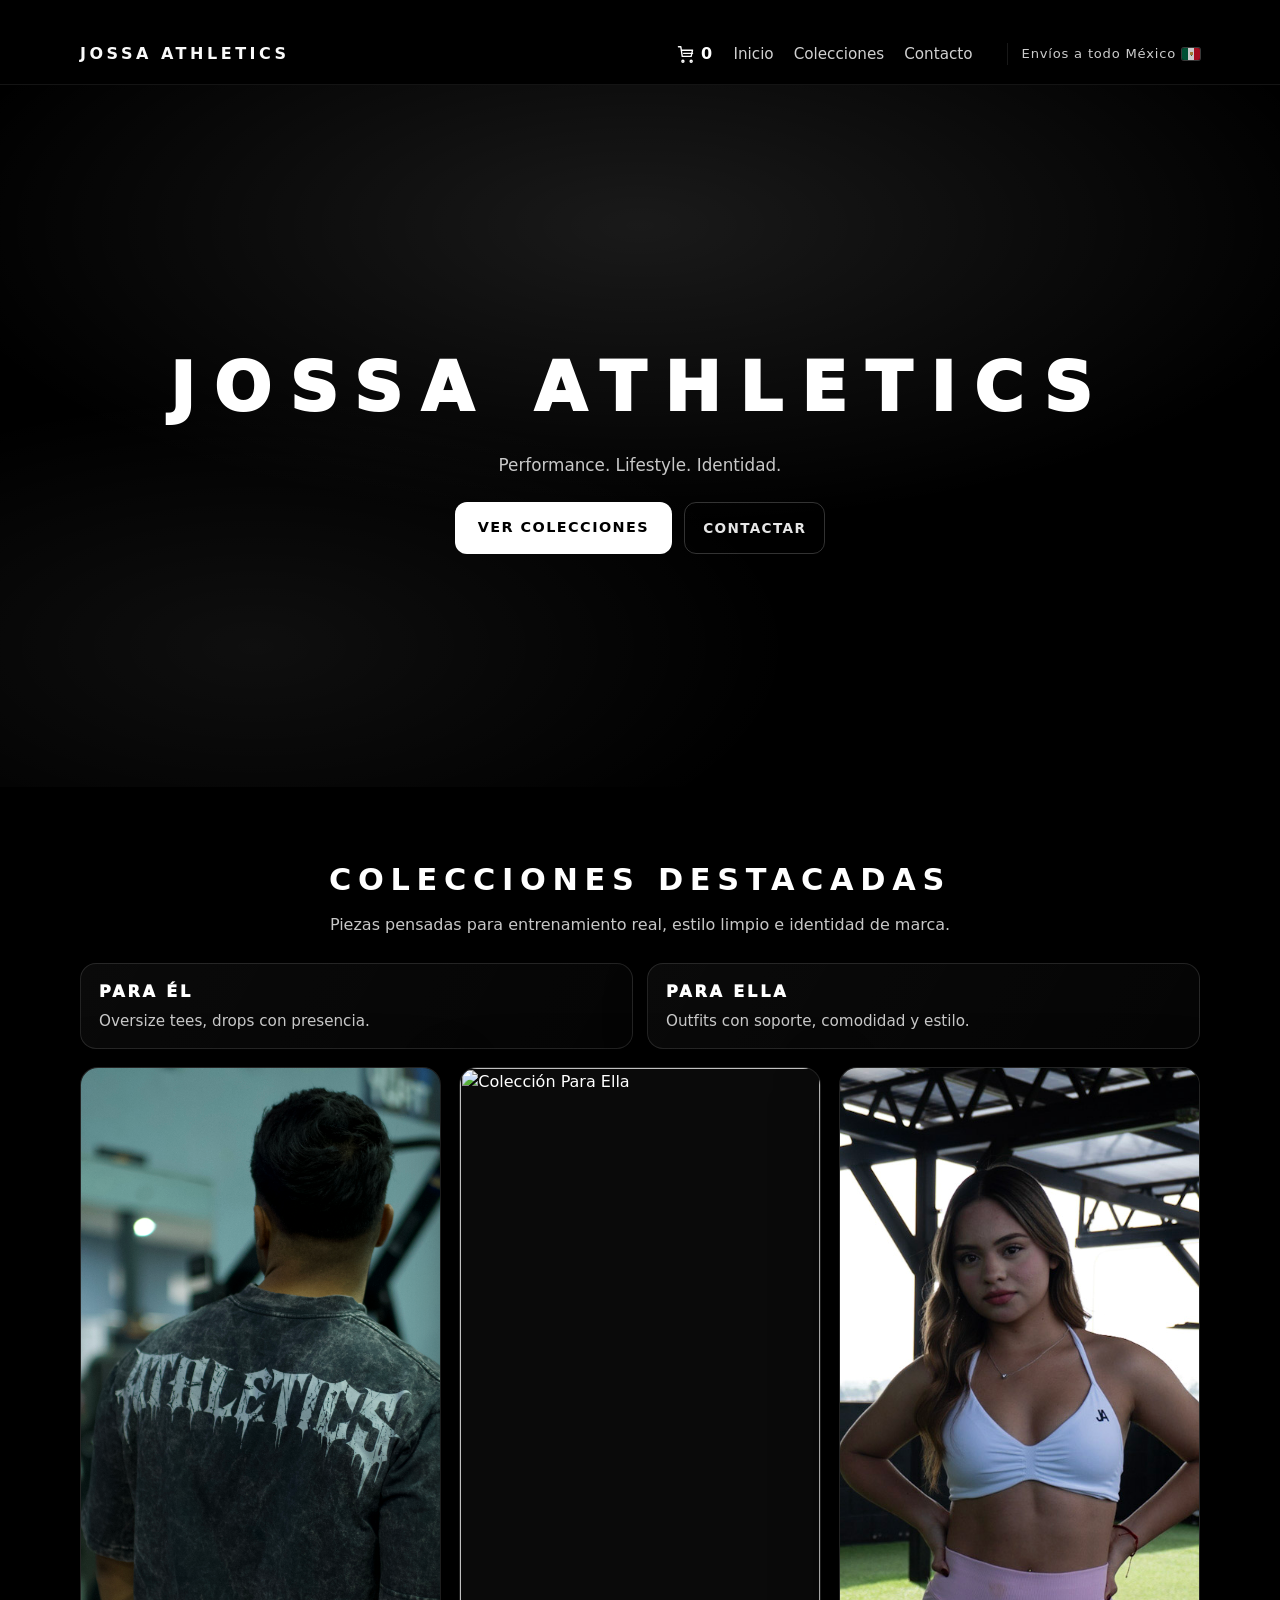
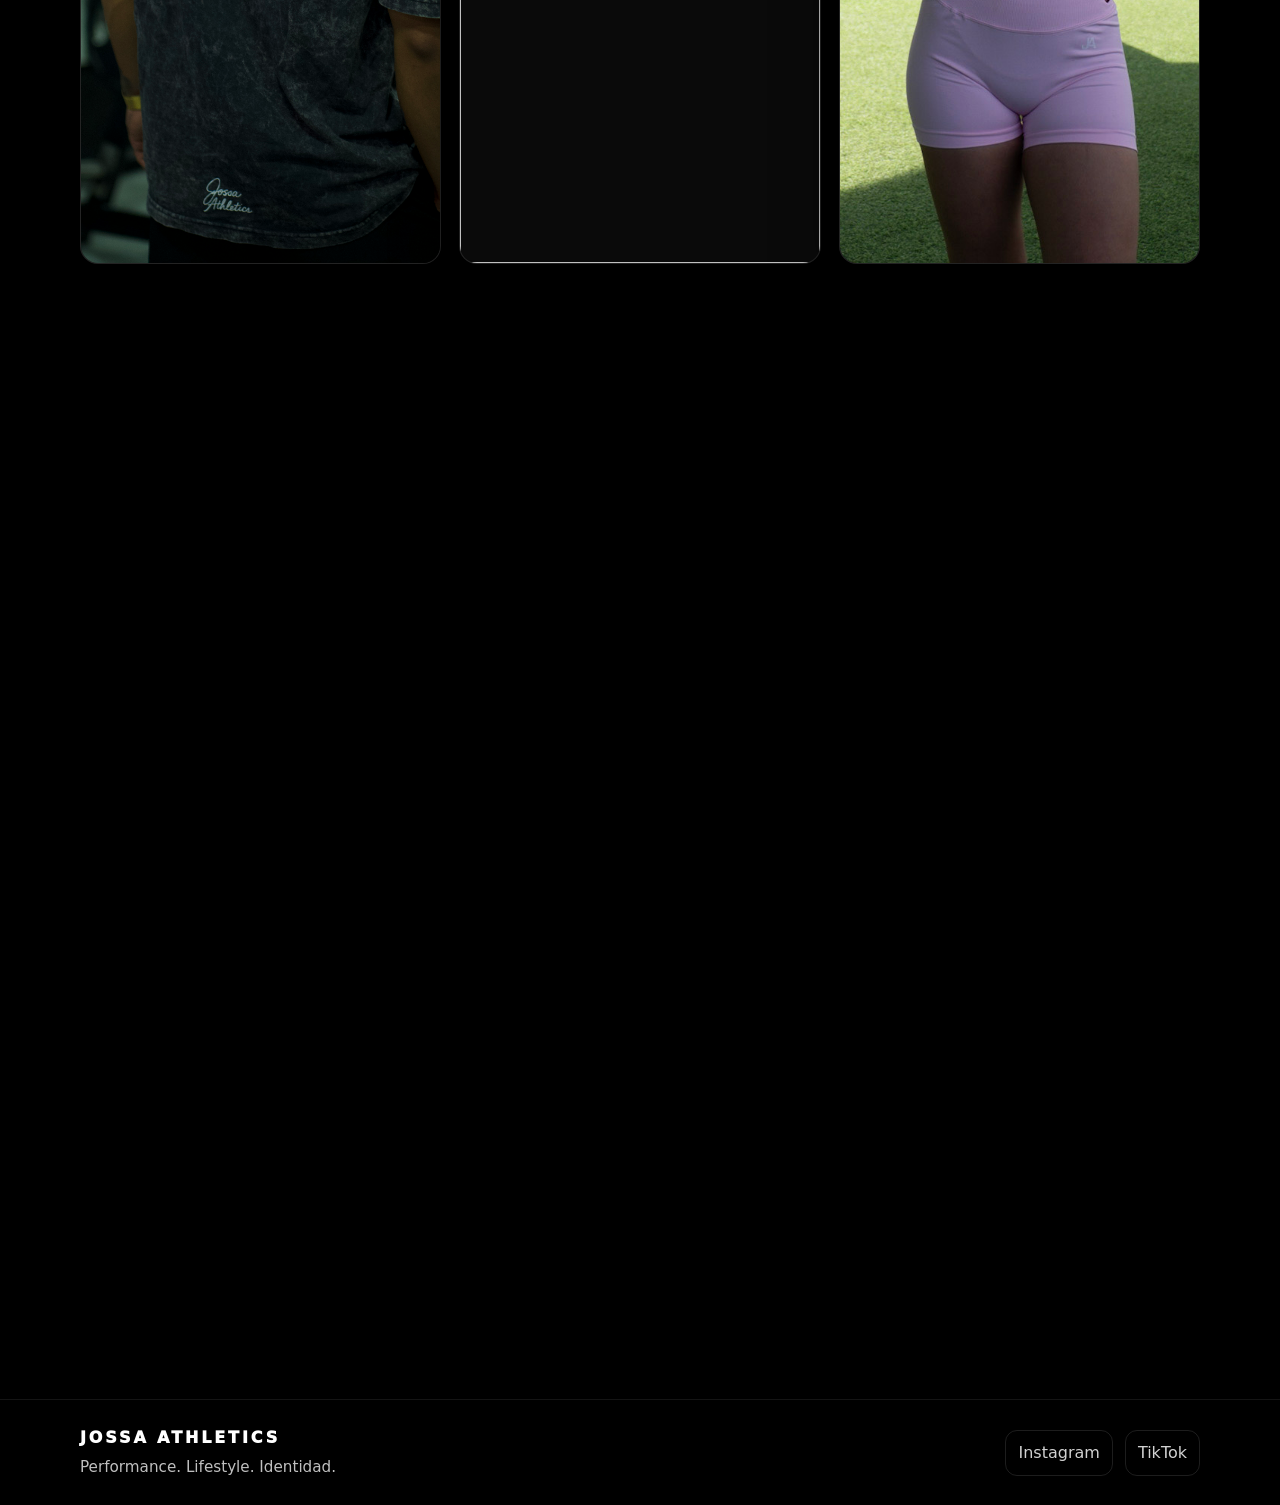
==== commit 826f6f1d: "Actualiza coleccion AURA por colores y galeria dinamica" ====
--- a/index.html
+++ b/index.html
@@ -138,7 +138,7 @@
           </a>
           <div class="card-body">
             <h3>SHORT AURA</h3>
-            <p>Shorts de mujer para entrenamiento, soporte y movilidad.</p>
+            <p>Shorts de mujer para entrenamiento, soporte y movilidad en amarillo, gris, rosa y blanco.</p>
             <div class="price">Precio: $269</div>
             <div class="card-actions">
               <a class="btn btn-primary btn-full" href="ella-nova.html">Ver colección</a>
--- a/outfit.css
+++ b/outfit.css
@@ -21,6 +21,67 @@
   text-transform:uppercase;
 }
 .page-hero p{ margin-top:10px; opacity:.78; max-width:680px; }
+.color-row{
+  display:flex;
+  flex-direction:column;
+  gap:10px;
+  margin-top:14px;
+}
+.color-selected{
+  font-size:.92rem;
+  opacity:.86;
+  letter-spacing:.04em;
+}
+.color-selected strong{
+  color:#fff;
+  font-weight:900;
+}
+.aura-colors{
+  display:flex;
+  gap:8px;
+  flex-wrap:wrap;
+}
+.aura-color{
+  --swatch:#fff;
+  display:inline-flex;
+  align-items:center;
+  gap:8px;
+  padding:9px 12px;
+  border-radius:999px;
+  border:1px solid rgba(255,255,255,.22);
+  background:rgba(255,255,255,.05);
+  color:#fff;
+  font-weight:800;
+  letter-spacing:.05em;
+  cursor:pointer;
+  transition: transform .15s ease, border-color .15s ease, box-shadow .15s ease, background .15s ease;
+}
+.aura-color::before{
+  content:"";
+  width:10px;
+  height:10px;
+  border-radius:50%;
+  background:var(--swatch);
+  box-shadow:0 0 0 1px rgba(0,0,0,.25) inset;
+}
+.aura-color--blanco{ --swatch:#f5f5f5; }
+.aura-color--amarillo{ --swatch:#ffd43b; }
+.aura-color--gris{ --swatch:#9ca3af; }
+.aura-color--rosa{ --swatch:#f472b6; }
+.aura-color:hover{
+  transform:translateY(-1px);
+  border-color:rgba(255,255,255,.4);
+}
+.aura-color.is-active{
+  background:#fff;
+  color:#111;
+  border-color:#fff;
+  box-shadow:0 10px 24px rgba(0,0,0,.28);
+}
+.aura-color:focus-visible{
+  outline:2px solid #fff;
+  outline-offset:2px;
+}
 .price-tag{
   display:inline-flex;
   align-items:center;
@@ -97,8 +158,18 @@
 .nova-thumbs{
   margin-top:12px;
   display:grid;
-  grid-template-columns: repeat(8, minmax(74px, 1fr));
+  grid-template-columns: repeat(auto-fit, minmax(74px, 1fr));
   gap:10px;
+}
+.aura-loading{
+  grid-column:1 / -1;
+  border:1px dashed rgba(255,255,255,.25);
+  border-radius:12px;
+  padding:12px;
+  text-align:center;
+  font-size:.9rem;
+  opacity:.82;
+  background:rgba(255,255,255,.04);
 }
 .nova-thumb{
   border:1px solid rgba(255,255,255,.18);
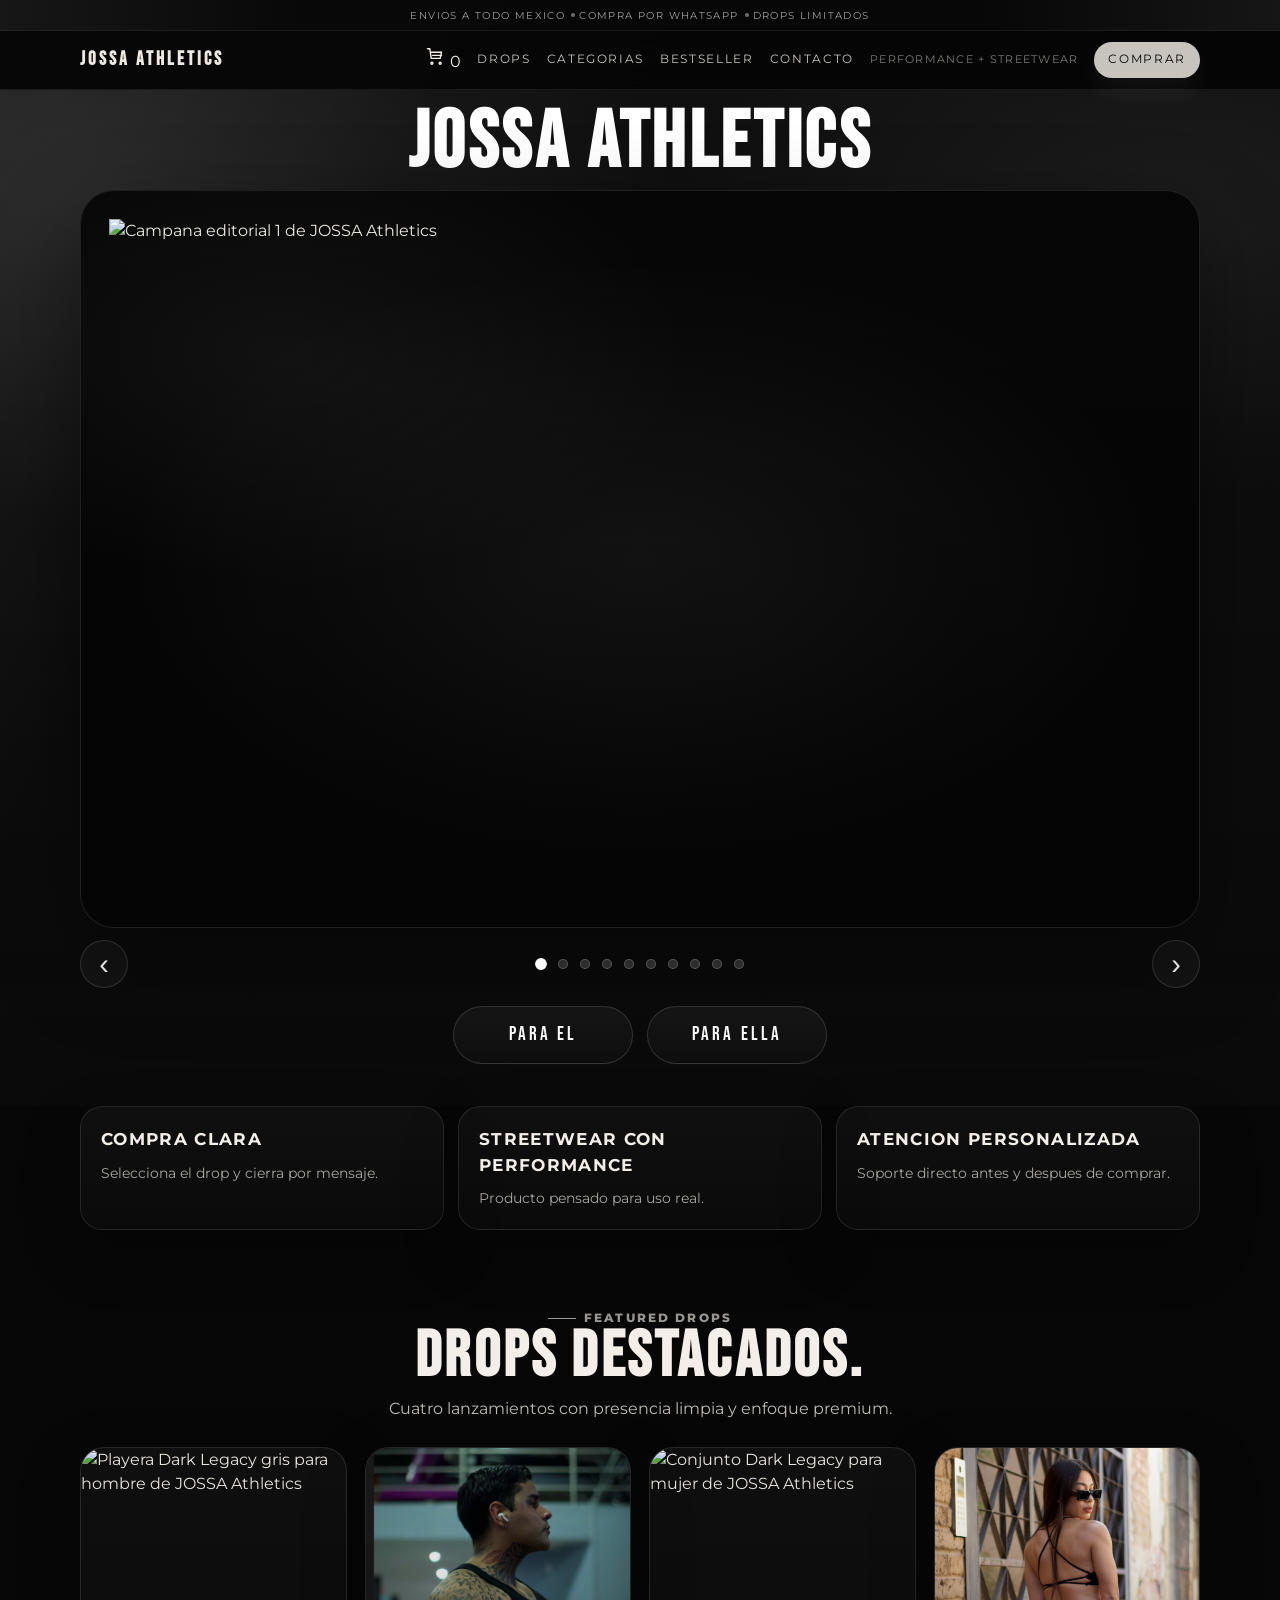
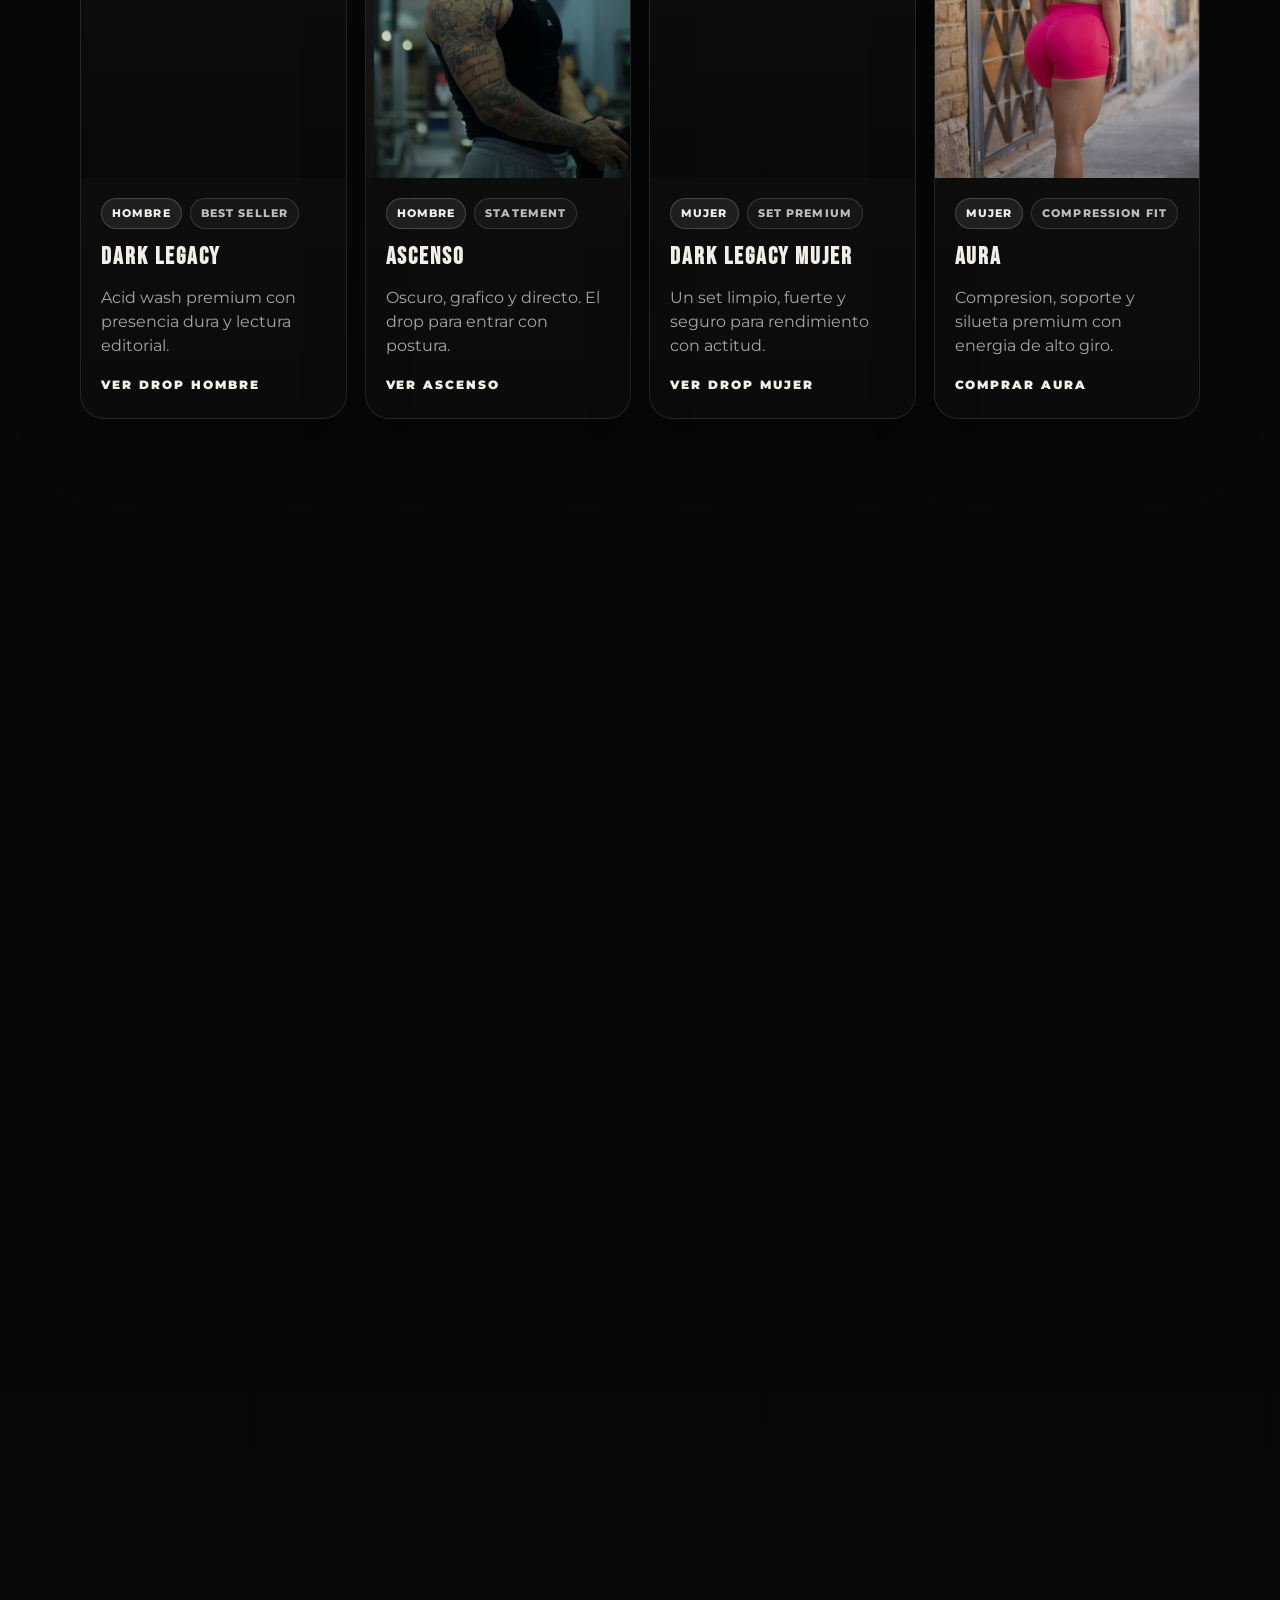
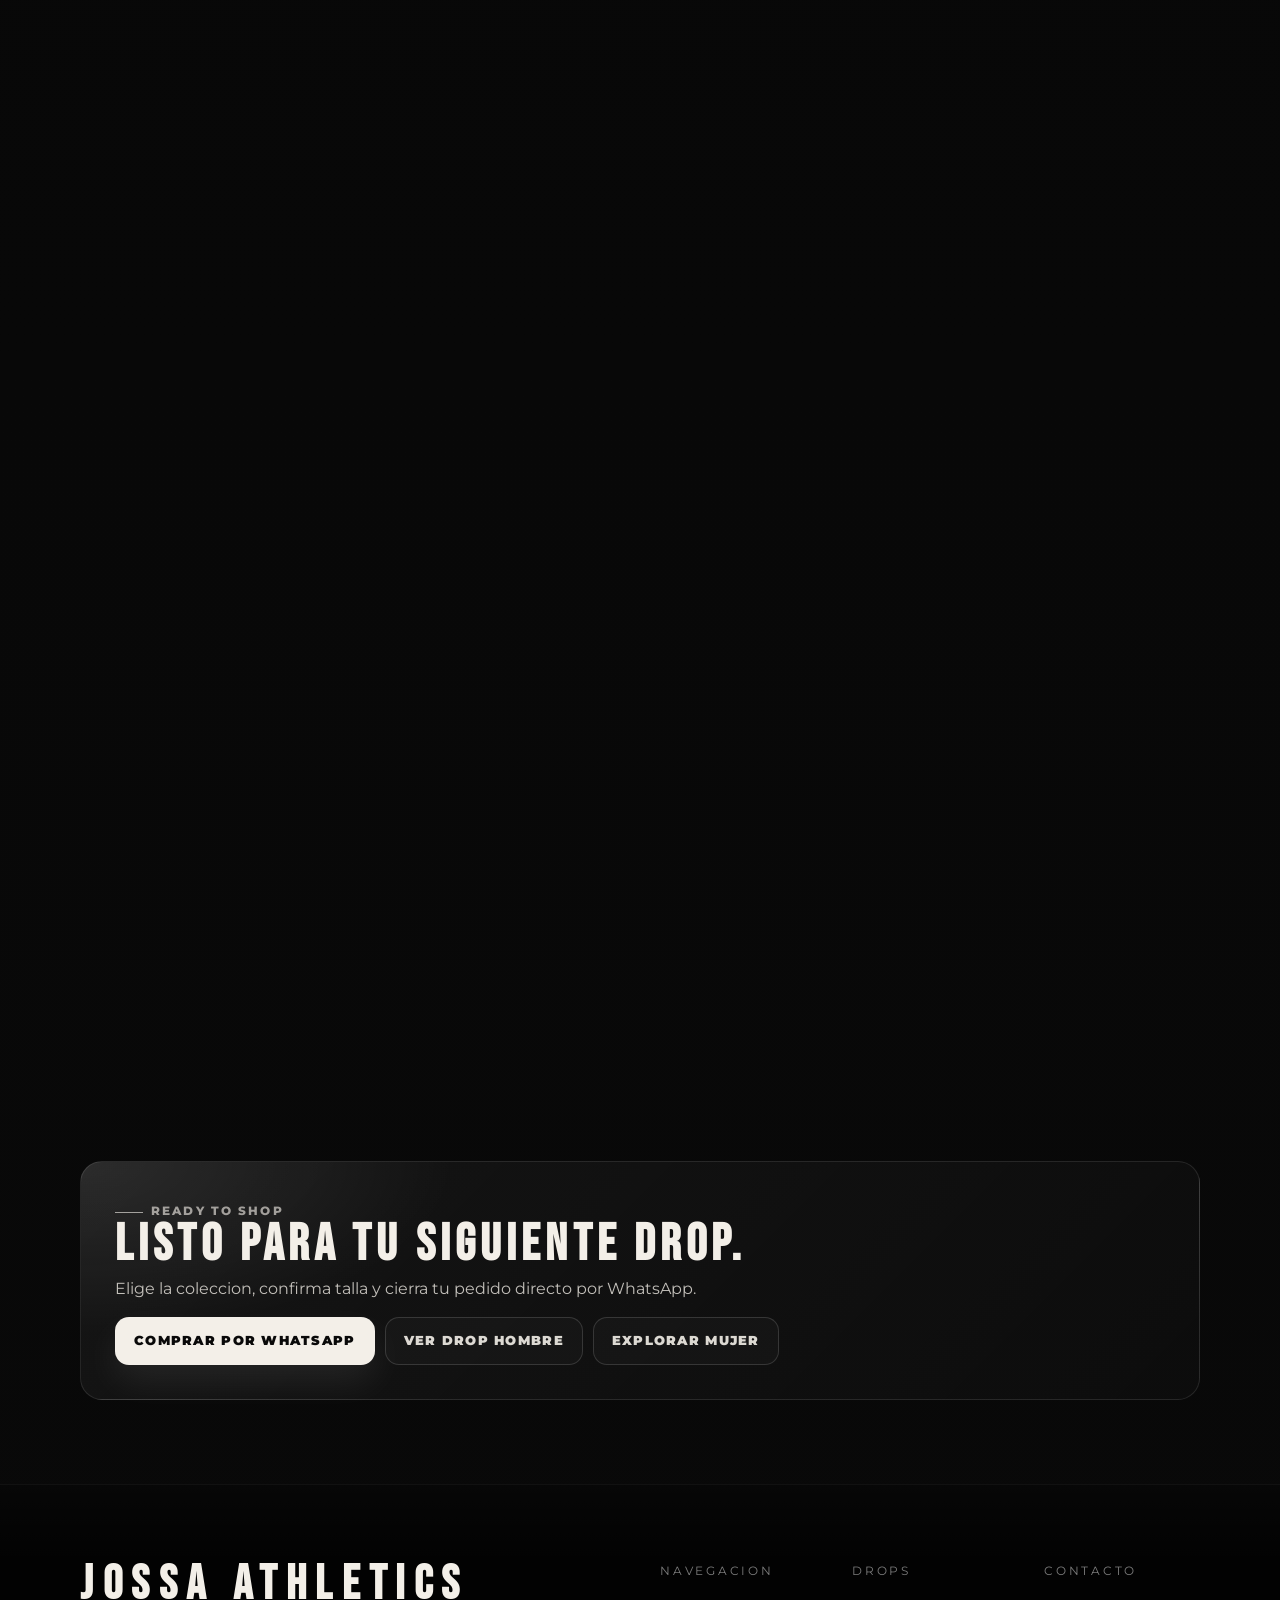
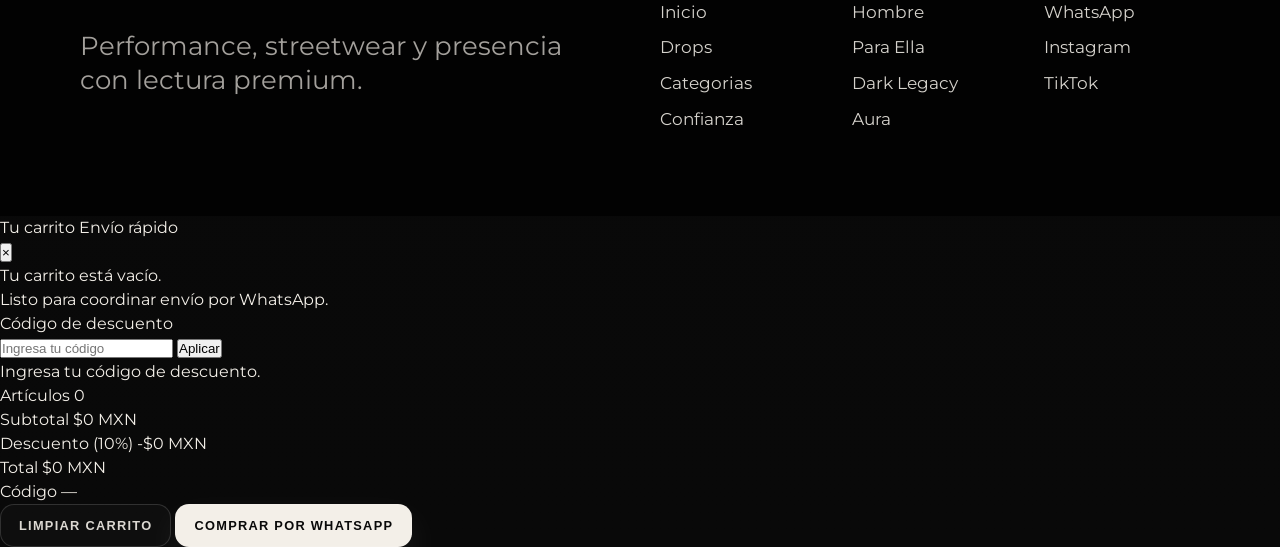
==== commit 95f4dd33: "Redesign home and product gallery experience" ====
--- a/index.html
+++ b/index.html
@@ -1,47 +1,39 @@
-﻿﻿<!doctype html>
+<!doctype html>
 <html lang="es">
 <head>
   <link rel="icon" type="image/png" href="/favicon.png">
-
   <meta charset="utf-8" />
   <meta name="viewport" content="width=device-width, initial-scale=1" />
 
-  <!-- SEO básico -->
-  <title>JOSSA ATHLETICS | Ropa deportiva en México (Performance & Lifestyle)</title>
-  <meta name="description" content="JOSSA ATHLETICS: performance y lifestyle. Outfits para él y para ella. Envíos a todo México y compra directa por WhatsApp." />
+  <title>JOSSA ATHLETICS | Performance + Streetwear Premium</title>
+  <meta name="description" content="JOSSA ATHLETICS une performance y streetwear premium en drops con identidad. Compra por WhatsApp, envios a todo Mexico y atencion personalizada." />
   <link rel="canonical" href="https://jossaathletics.com/" />
-
-  <!-- Robots -->
   <meta name="robots" content="index, follow, max-image-preview:large" />
 
-  <!-- Open Graph -->
   <meta property="og:type" content="website" />
   <meta property="og:site_name" content="JOSSA ATHLETICS" />
-  <meta property="og:title" content="JOSSA ATHLETICS | Ropa deportiva en México" />
-  <meta property="og:description" content="Performance y lifestyle. Outfits para él y para ella. Envíos a todo México. Compra directa por WhatsApp." />
+  <meta property="og:title" content="JOSSA ATHLETICS | Performance + Streetwear Premium" />
+  <meta property="og:description" content="Disciplina para el gym. Presencia para la calle. Drops premium, compra por WhatsApp y envios a todo Mexico." />
   <meta property="og:url" content="https://jossaathletics.com/" />
-  <meta property="og:image" content="https://jossaathletics.com/images/og-cover.jpg" />
+  <meta property="og:image" content="https://jossaathletics.com/images/hombre/dark-legacy-gris-01.jpg" />
   <meta property="og:image:width" content="1200" />
-  <meta property="og:image:height" content="630" />
-
-  <!-- Twitter -->
+  <meta property="og:image:height" content="800" />
+
   <meta name="twitter:card" content="summary_large_image" />
-  <meta name="twitter:title" content="JOSSA ATHLETICS | Ropa deportiva en México" />
-  <meta name="twitter:description" content="Performance y lifestyle. Envíos a todo México. Compra directa por WhatsApp." />
-  <meta name="twitter:image" content="https://jossaathletics.com/images/og-cover.jpg" />
-
-  <!-- CSS -->
-  <link rel="stylesheet" href="styles.css" />
-  <link rel="stylesheet" href="outfit.css" />
-
-  <!-- Datos estructurados -->
+  <meta name="twitter:title" content="JOSSA ATHLETICS | Performance + Streetwear Premium" />
+  <meta name="twitter:description" content="Disciplina para el gym. Presencia para la calle. Drops premium y compra por WhatsApp." />
+  <meta name="twitter:image" content="https://jossaathletics.com/images/hombre/dark-legacy-gris-01.jpg" />
+
+  <link href="https://fonts.googleapis.com/css2?family=Montserrat:wght@400;600;800;900&display=swap" rel="stylesheet" />
+  <link rel="stylesheet" href="styles.css?v=20260323b" />
+
   <script type="application/ld+json">
   {
     "@context": "https://schema.org",
     "@type": "Organization",
     "name": "JOSSA ATHLETICS",
     "url": "https://jossaathletics.com/",
-    "logo": "https://jossaathletics.com/images/logo.png",
+    "logo": "https://jossaathletics.com/favicon.png",
     "sameAs": [
       "https://www.instagram.com/jossa_athleticsmx/",
       "https://www.tiktok.com/@jossa_athletics"
@@ -50,166 +42,296 @@
   </script>
 </head>
 
-<body id="inicio">
-
-  <!-- NAVBAR -->
+<body id="inicio" class="home-page">
+  <div class="announcement-bar">
+    <div class="wrap announcement-bar__inner">
+      <span>Envios a todo Mexico</span>
+      <span>Compra por WhatsApp</span>
+      <span>Drops limitados</span>
+    </div>
+  </div>
+
   <header class="navbar">
     <div class="wrap">
       <a class="brand" href="index.html">JOSSA ATHLETICS</a>
 
       <nav class="navlinks">
-        <a href="index.html#inicio">Inicio</a>
-        <a href="index.html#colecciones">Colecciones</a>
+        <a href="index.html#colecciones">Drops</a>
+        <a href="index.html#categorias">Categorias</a>
+        <a href="index.html#bestseller">Bestseller</a>
         <a href="index.html#contacto">Contacto</a>
-        <span class="nav-trust" aria-label="Envíos a todo México">Envíos a todo México <span class="flag-mx" aria-hidden="true"></span></span>
+        <span class="nav-meta">Performance + Streetwear</span>
+        <a class="nav-cta" target="_blank" rel="noopener" href="https://wa.me/523332510644?text=Hola%20JOSSA%20ATHLETICS%20%F0%9F%91%8B%0AQuiero%20comprar%20desde%20el%20sitio.%0A%0ANecesito%20ayuda%20con:%0A1)%20Producto%0A2)%20Talla%0A3)%20Ciudad">
+          Comprar
+        </a>
       </nav>
     </div>
   </header>
 
-  <!-- HERO -->
-  <section class="hero">
-    <div class="wrap">
-      <h1>JOSSA ATHLETICS</h1>
-      <p>Performance. Lifestyle. Identidad.</p>
-
-      <div class="hero-actions">
-        <a class="btn btn-primary" href="#colecciones" aria-label="Ver colecciones de JOSSA ATHLETICS">Ver colecciones</a>
-        <a class="btn btn-ghost" href="#contacto" aria-label="Contactar a JOSSA ATHLETICS">Contactar</a>
-      </div>
-    </div>
-  </section>
-
-  <!-- COLECCIONES -->
-  <section class="section" id="colecciones">
-    <div class="wrap">
-      <div class="section-head">
-        <h2>COLECCIONES DESTACADAS</h2>
-        <p>Piezas pensadas para entrenamiento real, estilo limpio e identidad de marca.</p>
-      </div>
-
-      <div class="quick-choices" id="colecciones-elige">
-        <a class="quick-card" href="hombre.html">
-          <span class="quick-title">Para Él</span>
-          <span class="quick-sub">Oversize tees, drops con presencia.</span>
+  <main>
+    <section class="home-hero">
+      <div class="wrap home-hero__intro reveal-on-scroll">
+        <h1 class="hero-mark">JOSSA ATHLETICS</h1>
+      </div>
+
+      <div class="wrap hero-gallery reveal-on-scroll" data-hero-slider>
+        <div class="hero-gallery__stage" data-hero-stage>
+          <!-- Administra las imagenes del slider desde el arreglo heroSlides en el script del final. -->
+        </div>
+
+        <div class="hero-gallery__controls" data-hero-controls hidden>
+          <button class="hero-gallery__arrow" type="button" data-slide-dir="-1" aria-label="Slide anterior">‹</button>
+          <div class="hero-gallery__dots" data-hero-dots role="group" aria-label="Galeria principal"></div>
+          <button class="hero-gallery__arrow" type="button" data-slide-dir="1" aria-label="Siguiente slide">›</button>
+        </div>
+      </div>
+
+      <div class="wrap hero-shop-links reveal-on-scroll" aria-label="Accesos principales">
+        <a class="hero-shop-link" href="hombre.html">Para El</a>
+        <a class="hero-shop-link" href="para-ella.html">Para Ella</a>
+      </div>
+    </section>
+
+    <section class="trust-strip">
+      <div class="wrap trust-strip__grid">
+        <article class="trust-strip__item reveal-on-scroll">
+          <strong>Compra clara</strong>
+          <span>Selecciona el drop y cierra por mensaje.</span>
+        </article>
+        <article class="trust-strip__item reveal-on-scroll">
+          <strong>Streetwear con performance</strong>
+          <span>Producto pensado para uso real.</span>
+        </article>
+        <article class="trust-strip__item reveal-on-scroll">
+          <strong>Atencion personalizada</strong>
+          <span>Soporte directo antes y despues de comprar.</span>
+        </article>
+      </div>
+    </section>
+
+    <section class="section drops-section" id="colecciones">
+      <div class="wrap">
+        <div class="section-head reveal-on-scroll">
+          <span class="section-kicker">Featured drops</span>
+          <h2>Drops destacados.</h2>
+          <p>Cuatro lanzamientos con presencia limpia y enfoque premium.</p>
+        </div>
+
+        <div class="drops-grid">
+          <article class="drop-card reveal-on-scroll">
+            <a class="drop-card__media" href="hombre-dark-legacy.html" aria-label="Comprar Dark Legacy Hombre">
+              <img src="images/hombre/dark-legacy-gris-01.jpg" alt="Playera Dark Legacy gris para hombre de JOSSA Athletics" width="1200" height="1600" loading="lazy" />
+            </a>
+            <div class="drop-card__copy">
+              <div class="drop-card__meta">
+                <span class="card-tag">Hombre</span>
+                <span class="card-tag card-tag--ghost">Best seller</span>
+              </div>
+              <h3>Dark Legacy</h3>
+              <p>Acid wash premium con presencia dura y lectura editorial.</p>
+              <a class="drop-card__cta" href="hombre-dark-legacy.html">Ver drop hombre</a>
+            </div>
+          </article>
+
+          <article class="drop-card reveal-on-scroll">
+            <a class="drop-card__media" href="hombre-legado.html" aria-label="Ver Ascenso">
+              <img src="images/hombre/ascenso-01.jpg" alt="Drop Ascenso para hombre de JOSSA Athletics" width="1200" height="1600" loading="lazy" />
+            </a>
+            <div class="drop-card__copy">
+              <div class="drop-card__meta">
+                <span class="card-tag">Hombre</span>
+                <span class="card-tag card-tag--ghost">Statement</span>
+              </div>
+              <h3>Ascenso</h3>
+              <p>Oscuro, grafico y directo. El drop para entrar con postura.</p>
+              <a class="drop-card__cta" href="hombre-legado.html">Ver Ascenso</a>
+            </div>
+          </article>
+
+          <article class="drop-card reveal-on-scroll">
+            <a class="drop-card__media" href="ella-dark-legacy.html" aria-label="Ver Dark Legacy Mujer">
+              <img src="images/ella/dark-legacy-01.jpg" alt="Conjunto Dark Legacy para mujer de JOSSA Athletics" width="1200" height="1600" loading="lazy" />
+            </a>
+            <div class="drop-card__copy">
+              <div class="drop-card__meta">
+                <span class="card-tag">Mujer</span>
+                <span class="card-tag card-tag--ghost">Set premium</span>
+              </div>
+              <h3>Dark Legacy Mujer</h3>
+              <p>Un set limpio, fuerte y seguro para rendimiento con actitud.</p>
+              <a class="drop-card__cta" href="ella-dark-legacy.html">Ver drop mujer</a>
+            </div>
+          </article>
+
+          <article class="drop-card reveal-on-scroll">
+            <a class="drop-card__media" href="ella-nova.html" aria-label="Comprar Aura">
+              <img src="images/ella/aura-rosa-01.jpg" alt="Short Aura rosa de JOSSA Athletics" width="1200" height="1600" loading="lazy" />
+            </a>
+            <div class="drop-card__copy">
+              <div class="drop-card__meta">
+                <span class="card-tag">Mujer</span>
+                <span class="card-tag card-tag--ghost">Compression fit</span>
+              </div>
+              <h3>Aura</h3>
+              <p>Compresion, soporte y silueta premium con energia de alto giro.</p>
+              <a class="drop-card__cta" href="ella-nova.html">Comprar Aura</a>
+            </div>
+          </article>
+        </div>
+      </div>
+    </section>
+
+    <section class="section categories-section" id="categorias">
+      <div class="wrap">
+        <div class="section-head reveal-on-scroll">
+          <span class="section-kicker">Shop by category</span>
+          <h2>Categorias principales.</h2>
+          <p>Hombre y mujer, sin ruido en la navegacion.</p>
+        </div>
+
+        <div class="category-grid">
+          <article class="category-panel reveal-on-scroll">
+            <a class="category-panel__media" href="hombre.html" aria-label="Explorar categoria hombre">
+              <img src="images/categories/hombre-category.jpg" alt="Categoria hombre JOSSA Athletics" width="1200" height="1600" loading="lazy" />
+            </a>
+            <div class="category-panel__copy">
+              <span class="section-kicker">Menswear</span>
+              <h3>Hombre</h3>
+              <p>Oversize, acid wash y piezas con presencia limpia para entrenar y salir.</p>
+              <a class="btn btn-primary" href="hombre.html">Explorar hombre</a>
+            </div>
+          </article>
+
+          <article class="category-panel reveal-on-scroll">
+            <a class="category-panel__media" href="para-ella.html" aria-label="Explorar categoria mujer">
+              <img src="images/categories/mujer-category.jpg" alt="Categoria mujer JOSSA Athletics" width="1200" height="1600" loading="lazy" />
+            </a>
+            <div class="category-panel__copy">
+              <span class="section-kicker">Womenswear</span>
+              <h3>Mujer</h3>
+              <p>Sets y compression fits con soporte, silueta y actitud editorial.</p>
+              <a class="btn btn-primary" href="para-ella.html">Explorar mujer</a>
+            </div>
+          </article>
+        </div>
+      </div>
+    </section>
+
+    <section class="section spotlight-section" id="bestseller">
+      <div class="wrap product-spotlight reveal-on-scroll">
+        <a class="product-spotlight__media" href="hombre-dark-legacy.html" aria-label="Comprar Dark Legacy">
+          <img src="images/hombre/dark-legacy-blanco-01.jpg" alt="Dark Legacy blanco de JOSSA Athletics" width="1200" height="1600" loading="lazy" />
         </a>
-        <a class="quick-card" href="para-ella.html">
-          <span class="quick-title">Para Ella</span>
-          <span class="quick-sub">Outfits con soporte, comodidad y estilo.</span>
-        </a>
-      </div>
-
-      <div class="grid">
-        <!-- HOMBRE -->
-        <article class="card">
-          <a class="card-media" href="hombre.html" aria-label="Hombre">
-            <!-- Cambia la imagen cuando quieras -->
-            <img src="images/hombre/IMG_1273%20(2).jpg" alt="Colección Hombre" width="1200" height="800" loading="lazy" sizes="(max-width: 640px) 100vw, (max-width: 980px) 50vw, 33vw" />
-            <span class="card-overlay">Explorar</span>
-          </a>
-          <div class="card-body">
-            <h3>HOMBRE</h3>
-            <p>Oversize tees y drops con presencia. Diseñado para entrenar y vestir diario.</p>
-            <div class="card-actions">
-              <a class="btn btn-primary btn-full" href="hombre.html">Ver colección</a>
-            </div>
+
+        <div class="product-spotlight__copy">
+          <span class="section-kicker">Producto destacado</span>
+          <h2>Dark Legacy.</h2>
+          <p>La pieza que mejor resume la direccion de la marca: fuerte, limpia y lista para contenido, entrenamiento y calle.</p>
+
+          <div class="spotlight-details">
+            <div class="price">Precio: $499</div>
+            <ul class="spotlight-points">
+              <li>Acabado acid wash con lectura premium.</li>
+              <li>Listo para entrenamiento, calle y contenido editorial.</li>
+              <li>Disponible con compra directa y atencion personalizada.</li>
+            </ul>
           </div>
-        </article>
-
-        <!-- PARA ELLA -->
-        <article class="card">
-          <a class="card-media" href="para-ella.html" aria-label="Para Ella">
-            <img src="images/ella/dark-legacy-01.jpg" alt="Colección Para Ella" width="1200" height="800" loading="lazy" sizes="(max-width: 640px) 100vw, (max-width: 980px) 50vw, 33vw" />
-            <span class="card-overlay">Explorar</span>
-          </a>
-          <div class="card-body">
-            <h3>PARA ELLA</h3>
-            <p>Outfits que combinan soporte, comodidad y presencia.</p>
-            <div class="card-actions">
-              <a class="btn btn-primary btn-full" href="para-ella.html">Ver colección</a>
-            </div>
+
+          <div class="hero-actions hero-actions--left">
+            <a class="btn btn-primary" href="hombre-dark-legacy.html">Comprar Dark Legacy</a>
+            <a class="btn btn-ghost" target="_blank" rel="noopener" href="https://wa.me/523332510644?text=Hola%20JOSSA%20ATHLETICS%20%F0%9F%91%8B%0AQuiero%20comprar%20Dark%20Legacy.%0A%0ADatos:%0A1)%20Talla:%0A2)%20Ciudad:%0A3)%20Metodo%20de%20pago:">Comprar por WhatsApp</a>
           </div>
-        </article>
-
-        <!-- SHORT AURA -->
-        <article class="card">
-          <a class="card-media" href="ella-nova.html" aria-label="Short AURA">
-            <img src="images/ella/nova-01.jpg" alt="Colección Short AURA" width="1200" height="800" loading="lazy" onerror="this.onerror=null;this.src='images/ella/esencia-01.jpg';" sizes="(max-width: 640px) 100vw, (max-width: 980px) 50vw, 33vw" />
-            <span class="card-overlay">Explorar</span>
-          </a>
-          <div class="card-body">
-            <h3>SHORT AURA</h3>
-            <p>Shorts de mujer para entrenamiento, soporte y movilidad en amarillo, gris, rosa y blanco.</p>
-            <div class="price">Precio: $269</div>
-            <div class="card-actions">
-              <a class="btn btn-primary btn-full" href="ella-nova.html">Ver colección</a>
-            </div>
+        </div>
+      </div>
+    </section>
+
+    <section class="section benefits-section" id="confianza">
+      <div class="wrap">
+        <div class="section-head reveal-on-scroll">
+          <span class="section-kicker">New drop</span>
+          <h2>Up coming.</h2>
+          <p>DROP FAITH</p>
+        </div>
+
+        <div class="upcoming-strip reveal-on-scroll" aria-label="Preview del nuevo drop">
+          <article class="upcoming-card"><img src="images/upcoming-drop/upcoming-drop-01.jpg" alt="Preview upcoming drop 01" width="900" height="1200" loading="lazy" /></article>
+          <article class="upcoming-card"><img src="images/upcoming-drop/upcoming-drop-02.jpg" alt="Preview upcoming drop 02" width="900" height="1200" loading="lazy" /></article>
+          <article class="upcoming-card"><img src="images/upcoming-drop/upcoming-drop-03.jpg" alt="Preview upcoming drop 03" width="900" height="1200" loading="lazy" /></article>
+          <article class="upcoming-card"><img src="images/upcoming-drop/upcoming-drop-04.jpg" alt="Preview upcoming drop 04" width="900" height="1200" loading="lazy" /></article>
+          <article class="upcoming-card"><img src="images/upcoming-drop/upcoming-drop-05.jpg" alt="Preview upcoming drop 05" width="900" height="1200" loading="lazy" /></article>
+          <article class="upcoming-card"><img src="images/upcoming-drop/upcoming-drop-06.jpg" alt="Preview upcoming drop 06" width="900" height="1200" loading="lazy" /></article>
+          <article class="upcoming-card"><img src="images/upcoming-drop/upcoming-drop-07.jpg" alt="Preview upcoming drop 07" width="900" height="1200" loading="lazy" /></article>
+          <article class="upcoming-card"><img src="images/upcoming-drop/upcoming-drop-08.jpg" alt="Preview upcoming drop 08" width="900" height="1200" loading="lazy" /></article>
+          <article class="upcoming-card"><img src="images/upcoming-drop/upcoming-drop-09.jpg" alt="Preview upcoming drop 09" width="900" height="1200" loading="lazy" /></article>
+          <article class="upcoming-card"><img src="images/upcoming-drop/upcoming-drop-10.jpg" alt="Preview upcoming drop 10" width="900" height="1200" loading="lazy" /></article>
+          <article class="upcoming-card"><img src="images/upcoming-drop/upcoming-drop-11.jpg" alt="Preview upcoming drop 11" width="900" height="1200" loading="lazy" /></article>
+          <article class="upcoming-card"><img src="images/upcoming-drop/upcoming-drop-12.jpg" alt="Preview upcoming drop 12" width="900" height="1200" loading="lazy" /></article>
+          <article class="upcoming-card"><img src="images/upcoming-drop/upcoming-drop-13.jpg" alt="Preview upcoming drop 13" width="900" height="1200" loading="lazy" /></article>
+          <article class="upcoming-card"><img src="images/upcoming-drop/upcoming-drop-14.jpg" alt="Preview upcoming drop 14" width="900" height="1200" loading="lazy" /></article>
+          <article class="upcoming-card"><img src="images/upcoming-drop/upcoming-drop-15.jpg" alt="Preview upcoming drop 15" width="900" height="1200" loading="lazy" /></article>
+        </div>
+      </div>
+    </section>
+
+    <section class="section cta-section" id="contacto">
+      <div class="wrap">
+        <div class="contact-box contact-box--premium reveal-on-scroll">
+          <div>
+            <span class="section-kicker">Ready to shop</span>
+            <h3>Listo para tu siguiente drop.</h3>
+            <p>Elige la coleccion, confirma talla y cierra tu pedido directo por WhatsApp.</p>
           </div>
-        </article>
-
-        <!-- DROPS / ASCENSO -->
-        <article class="card">
-          <a class="card-media" href="hombre-legado.html" aria-label="Ascenso">
-            <img src="images/hombre/ascenso-01.jpg" alt="Ascenso" width="1200" height="800" loading="lazy" decoding="async" sizes="(max-width: 640px) 100vw, (max-width: 980px) 50vw, 33vw" />
-            <span class="card-overlay">Explorar</span>
-          </a>
-          <div class="card-body">
-            <h3>ASCENSO</h3>
-            <p>Disciplina. Evolución. Mindset. Colección para él.</p>
-            <div class="price">Precio: $189</div>
-            <div class="card-actions">
-              <a class="btn btn-primary btn-full" href="hombre-legado.html">Ver colección</a>
-            </div>
+
+          <div class="contact-actions">
+            <a class="btn btn-primary" target="_blank" rel="noopener" href="https://wa.me/523332510644?text=Hola%20JOSSA%20ATHLETICS%20%F0%9F%91%8B%0AQuiero%20hacer%20mi%20pedido%20hoy.%0A%0ADatos:%0A1)%20Producto%20o%20coleccion:%0A2)%20Talla:%0A3)%20Ciudad:%0A4)%20Metodo%20de%20pago:">
+              Comprar por WhatsApp
+            </a>
+            <a class="btn btn-ghost" href="hombre.html">Ver drop hombre</a>
+            <a class="btn btn-ghost" href="para-ella.html">Explorar mujer</a>
           </div>
-        </article>
-
-      </div>
-    </div>
-  </section>
-
-  <!-- CONTACTO -->
-  <section class="section" id="contacto">
-    <div class="wrap">
-      <div class="contact-box">
-        <div>
-          <h3>¿LISTO PARA COMPRAR?</h3>
-          <p>Compra por WhatsApp con atención personalizada. Coordinamos tu pedido de forma directa y segura.</p>
-        </div>
-
-        <div class="contact-actions">
-          <a class="btn btn-primary"
-             target="_blank" rel="noopener"
-             href="https://wa.me/523332510644?text=Hola%20JOSSA%20ATHLETICS%20%F0%9F%91%8B%0AQuiero%20comprar%20un%20outfit.%0A%0ADatos:%0A1)%20Producto/Outfit:%0A2)%20Talla:%0A3)%20Ciudad:%0A4)%20Entrega:%0A5)%20M%C3%A9todo%20de%20pago:">
-            Comprar (WhatsApp)
-          </a>
-
-          <a class="btn btn-ghost" href="index.html#colecciones">Ver colecciones</a>
-        </div>
-      </div>
-    </div>
-  </section>
-
-  <!-- FOOTER -->
+        </div>
+      </div>
+    </section>
+  </main>
+
   <footer class="footer">
     <div class="wrap footer-inner">
       <div class="footer-left">
         <div class="footer-brand">JOSSA ATHLETICS</div>
-        <p>Performance. Lifestyle. Identidad.</p>
-      </div>
-
-      <div class="footer-right">
-        <a class="social" target="_blank" rel="noopener" href="https://www.instagram.com/jossa_athleticsmx/">Instagram</a>
-        <a class="social" target="_blank" rel="noopener" href="https://www.tiktok.com/@jossa_athletics">TikTok</a>
+        <p>Performance, streetwear y presencia con lectura premium.</p>
+      </div>
+
+      <div class="footer-right footer-right--wide">
+        <div class="footer-col">
+          <span class="footer-heading">Navegacion</span>
+          <a class="footer-link" href="index.html#inicio">Inicio</a>
+          <a class="footer-link" href="index.html#colecciones">Drops</a>
+          <a class="footer-link" href="index.html#categorias">Categorias</a>
+          <a class="footer-link" href="index.html#confianza">Confianza</a>
+        </div>
+        <div class="footer-col">
+          <span class="footer-heading">Drops</span>
+          <a class="footer-link" href="hombre.html">Hombre</a>
+          <a class="footer-link" href="para-ella.html">Para Ella</a>
+          <a class="footer-link" href="hombre-dark-legacy.html">Dark Legacy</a>
+          <a class="footer-link" href="ella-nova.html">Aura</a>
+        </div>
+        <div class="footer-col">
+          <span class="footer-heading">Contacto</span>
+          <a class="footer-link" target="_blank" rel="noopener" href="https://wa.me/523332510644?text=Hola%20JOSSA%20ATHLETICS%20%F0%9F%91%8B">WhatsApp</a>
+          <a class="footer-link" target="_blank" rel="noopener" href="https://www.instagram.com/jossa_athleticsmx/">Instagram</a>
+          <a class="footer-link" target="_blank" rel="noopener" href="https://www.tiktok.com/@jossa_athletics">TikTok</a>
+        </div>
       </div>
     </div>
   </footer>
 
   <script>
-    // Micro-animaciones con IntersectionObserver, respetando prefers-reduced-motion
     (() => {
       const prefersReduced = window.matchMedia('(prefers-reduced-motion: reduce)').matches;
       if (prefersReduced || !('IntersectionObserver' in window)) return;
 
-      const targets = document.querySelectorAll('.hero .wrap, .section, .card, .quick-card, .contact-box');
+      const targets = document.querySelectorAll('.reveal-on-scroll');
       targets.forEach(el => el.classList.add('reveal'));
 
       const observer = new IntersectionObserver((entries, obs) => {
@@ -223,7 +345,151 @@
 
       targets.forEach(el => observer.observe(el));
     })();
+
+    (() => {
+      const slider = document.querySelector('[data-hero-slider]');
+      if (!slider) return;
+
+      // Hero facil de editar:
+      // 1. Guarda tus imagenes en /images/hero/
+      // 2. Nombralas como: hero-1.jpg, hero-2.jpg, hero-3.jpg... hero-10.jpg
+      // 3. Aqui solo cambia el archivo y el alt si quieres describir mejor cada imagen.
+      const heroBasePath = 'images/hero/';
+      const heroSlides = [
+        {
+          file: 'hero-1.jpg',
+          alt: 'Campana editorial 1 de JOSSA Athletics'
+        },
+        {
+          file: 'hero-2.jpg',
+          alt: 'Campana editorial 2 de JOSSA Athletics'
+        },
+        {
+          file: 'hero-3.jpg',
+          alt: 'Campana editorial 3 de JOSSA Athletics'
+        },
+        {
+          file: 'hero-4.jpg',
+          alt: 'Campana editorial 4 de JOSSA Athletics'
+        },
+        {
+          file: 'hero-5.jpg',
+          alt: 'Campana editorial 5 de JOSSA Athletics'
+        },
+        {
+          file: 'hero-6.jpg',
+          alt: 'Campana editorial 6 de JOSSA Athletics'
+        },
+        {
+          file: 'hero-7.jpg',
+          alt: 'Campana editorial 7 de JOSSA Athletics'
+        },
+        {
+          file: 'hero-8.jpg',
+          alt: 'Campana editorial 8 de JOSSA Athletics'
+        },
+        {
+          file: 'hero-9.jpg',
+          alt: 'Campana editorial 9 de JOSSA Athletics'
+        },
+        {
+          file: 'hero-10.jpg',
+          alt: 'Campana editorial 10 de JOSSA Athletics'
+        }
+      ];
+
+      const stage = slider.querySelector('[data-hero-stage]');
+      const dotsRoot = slider.querySelector('[data-hero-dots]');
+      const controls = slider.querySelector('[data-hero-controls]');
+      if (!stage || !dotsRoot || heroSlides.length === 0) return;
+
+      stage.innerHTML = heroSlides.map((slide, index) => `
+        <article class="hero-slide${index === 0 ? ' is-active' : ''}" data-slide aria-hidden="${index === 0 ? 'false' : 'true'}">
+          <img src="${heroBasePath + slide.file}" alt="${slide.alt}" width="1600" height="1800" ${index === 0 ? 'fetchpriority="high"' : 'loading="lazy"'} />
+          <div class="hero-slide__shade"></div>
+        </article>
+      `).join('');
+
+      dotsRoot.innerHTML = heroSlides.map((slide, index) => `
+        <button class="hero-gallery__dot${index === 0 ? ' is-active' : ''}" type="button" data-slide-to="${index}" aria-label="Ir a imagen ${index + 1}" aria-current="${index === 0 ? 'true' : 'false'}"></button>
+      `).join('');
+
+      controls.hidden = heroSlides.length < 2;
+
+      const slides = Array.from(slider.querySelectorAll('[data-slide]'));
+      const dots = Array.from(slider.querySelectorAll('[data-slide-to]'));
+      const arrows = Array.from(slider.querySelectorAll('[data-slide-dir]'));
+      const prefersReduced = window.matchMedia('(prefers-reduced-motion: reduce)').matches;
+      let current = 0;
+      let autoplayId = null;
+
+      const setFocusable = (slide, enabled) => {
+        slide.querySelectorAll('a, button').forEach(el => {
+          el.tabIndex = enabled ? 0 : -1;
+        });
+      };
+
+      const update = (nextIndex) => {
+        current = (nextIndex + slides.length) % slides.length;
+
+        slides.forEach((slide, index) => {
+          const active = index === current;
+          slide.classList.toggle('is-active', active);
+          slide.setAttribute('aria-hidden', String(!active));
+          setFocusable(slide, active);
+        });
+
+        dots.forEach((dot, index) => {
+          const active = index === current;
+          dot.classList.toggle('is-active', active);
+          dot.setAttribute('aria-current', String(active));
+        });
+      };
+
+      const stopAutoplay = () => {
+        if (autoplayId) {
+          clearInterval(autoplayId);
+          autoplayId = null;
+        }
+      };
+
+      const startAutoplay = () => {
+        if (prefersReduced || slides.length < 2) return;
+        stopAutoplay();
+        autoplayId = window.setInterval(() => update(current + 1), 6200);
+      };
+
+      arrows.forEach(arrow => {
+        arrow.addEventListener('click', () => {
+          const direction = Number(arrow.dataset.slideDir || 1);
+          update(current + direction);
+          startAutoplay();
+        });
+      });
+
+      dots.forEach(dot => {
+        dot.addEventListener('click', () => {
+          update(Number(dot.dataset.slideTo || 0));
+          startAutoplay();
+        });
+      });
+
+      slider.addEventListener('mouseenter', stopAutoplay);
+      slider.addEventListener('mouseleave', startAutoplay);
+      slider.addEventListener('focusin', stopAutoplay);
+      slider.addEventListener('focusout', event => {
+        if (!slider.contains(event.relatedTarget)) startAutoplay();
+      });
+
+      document.addEventListener('visibilitychange', () => {
+        if (document.hidden) stopAutoplay();
+        else startAutoplay();
+      });
+
+      update(0);
+      startAutoplay();
+    })();
   </script>
-  <script src="cart.js"></script>
+  <script src="cart.js?v=20260323b"></script>
 </body>
 </html>
--- a/styles.css
+++ b/styles.css
@@ -1,25 +1,44 @@
+@import url("https://fonts.googleapis.com/css2?family=Bebas+Neue&family=Montserrat:wght@400;500;600;700;800&display=swap");
+
 /* ============ RESET & TOKENS ============ */
 :root{
-  --bg:#000;
-  --fg:#fff;
-  --muted:rgba(255,255,255,.78);
-  --card:rgba(255,255,255,.04);
+  --bg:#050505;
+  --bg-soft:#0f0f10;
+  --bg-elevated:#141415;
+  --fg:#f3efe8;
+  --muted:rgba(243,239,232,.68);
+  --muted-strong:rgba(243,239,232,.84);
+  --card:rgba(255,255,255,.035);
+  --card-strong:rgba(255,255,255,.06);
   --border:rgba(255,255,255,.12);
-  --border-strong:rgba(255,255,255,.22);
-  --shadow:0 18px 60px rgba(0,0,0,.55);
-  --radius:18px;
-  --transition: .22s ease;
+  --border-strong:rgba(255,255,255,.2);
+  --shadow:0 24px 70px rgba(0,0,0,.45);
+  --radius:22px;
+  --transition:.24s ease;
+  --accent:#f3efe8;
+  --accent-strong:#ffffff;
+  --accent-dark:#111111;
+  --panel:#111112;
 }
 *{ margin:0; padding:0; box-sizing:border-box; }
 html{ scroll-behavior:smooth; }
 body{
-  background:var(--bg);
+  background:
+    radial-gradient(900px 520px at 15% 0%, rgba(255,255,255,.07), transparent 55%),
+    radial-gradient(820px 460px at 85% 12%, rgba(255,255,255,.045), transparent 58%),
+    linear-gradient(180deg, #060606 0%, #090909 100%);
   color:var(--fg);
-  font-family: system-ui, -apple-system, Segoe UI, Roboto, Arial, sans-serif;
+  font-family:"Montserrat", sans-serif;
   line-height:1.5;
+  text-rendering:optimizeLegibility;
 }
 a{ color:inherit; text-decoration:none; }
 img{ display:block; max-width:100%; }
+h1, h2, h3, .brand, .footer-brand{
+  font-family:"Bebas Neue", "Montserrat", sans-serif;
+  font-weight:700;
+  font-style:normal;
+}
 
 /* ============ LAYOUT ============ */
 .wrap{
@@ -27,16 +46,16 @@
   margin:0 auto;
 }
 .section{
-  padding:70px 0;
+  padding:84px 0;
 }
 .section-head{
   text-align:center;
   margin-bottom:26px;
 }
 .section-head h2{
-  font-size: clamp(1.4rem, 2.4vw, 1.9rem);
-  font-weight:900;
-  letter-spacing:.22em;
+  font-size: clamp(1.8rem, 3vw, 2.4rem);
+  font-weight:800;
+  letter-spacing:.12em;
   text-transform:uppercase;
 }
 .section-head p{
@@ -46,40 +65,78 @@
   margin-left:auto;
   margin-right:auto;
 }
+.home-page .section-head h2{
+  font-size:clamp(2.35rem, 5vw, 4.4rem);
+  line-height:.92;
+  letter-spacing:.05em;
+}
+.home-page .section-head p{
+  font-size:1rem;
+}
 
 /* ============ NAVBAR ============ */
 .navbar{
   position:sticky;
   top:0;
   z-index:50;
-  padding:18px 0;
-  background:rgba(0,0,0,.72);
+  padding:11px 0;
+  background:rgba(6,6,6,.86);
   border-bottom:1px solid rgba(255,255,255,.08);
-  backdrop-filter: blur(10px);
+  backdrop-filter: blur(16px);
 }
 .navbar .wrap{
   display:flex;
   align-items:center;
   justify-content:space-between;
+  gap:14px;
+}
+.brand{
+  letter-spacing:.16em;
+  text-transform:uppercase;
+  font-size:1.18rem;
+  opacity:.98;
+}
+.navlinks{
+  display:flex;
   gap:16px;
-}
-.brand{
-  font-weight:900;
-  letter-spacing:.22em;
-  text-transform:uppercase;
-  font-size:1rem;
-  opacity:.98;
-}
-.navlinks{
-  display:flex;
-  gap:20px;
   flex-wrap:wrap;
   justify-content:flex-end;
+  align-items:center;
 }
 .navlinks a{
+  position:relative;
   opacity:.82;
-  font-size:.95rem;
+  font-size:.74rem;
+  letter-spacing:.14em;
+  text-transform:uppercase;
   transition: opacity .2s ease, transform .2s ease;
+}
+.nav-meta{
+  font-size:.66rem;
+  letter-spacing:.12em;
+  text-transform:uppercase;
+  white-space:nowrap;
+  color:rgba(243,239,232,.5);
+}
+.navlinks a::after{
+  content:"";
+  position:absolute;
+  left:0;
+  bottom:-6px;
+  width:100%;
+  height:1px;
+  background:currentColor;
+  transform:scaleX(0);
+  transform-origin:left;
+  transition:transform .2s ease;
+}
+.nav-cta{
+  padding:8px 13px;
+  border-radius:999px;
+  border:1px solid rgba(255,255,255,.12);
+  background:var(--accent);
+  color:#0a0a0a;
+  box-shadow:0 12px 30px rgba(255,255,255,.08);
 }
 .nav-trust{
   font-size:.82rem;
@@ -98,14 +155,20 @@
   opacity:1;
   transform: translateY(-1px);
 }
+.navlinks a:hover::after{
+  transform:scaleX(1);
+}
+.nav-cta::after{
+  display:none;
+}
 .navlinks a:focus-visible,
 .btn:focus-visible,
 .quick-card:focus-visible,
 .card a:focus-visible,
 .social:focus-visible{
-  outline:2px solid #fff;
+  outline:2px solid var(--accent);
   outline-offset:3px;
-  border-color: #fff;
+  border-color: var(--accent);
 }
 .flag-mx{
   width:18px;
@@ -176,20 +239,33 @@
   text-align:center;
   padding:90px 0 70px;
   background:
-    radial-gradient(1200px 500px at 50% 20%, rgba(255,255,255,.10), transparent 60%),
-    radial-gradient(900px 420px at 20% 80%, rgba(255,255,255,.06), transparent 60%),
-    #000;
+    radial-gradient(900px 420px at 50% 10%, rgba(255,255,255,.08), transparent 60%),
+    radial-gradient(700px 360px at 18% 82%, rgba(255,255,255,.05), transparent 60%),
+    linear-gradient(180deg, rgba(255,255,255,.03), rgba(255,255,255,0)),
+    #050505;
+}
+.hero--compact{
+  min-height:58vh;
+  padding:74px 0 56px;
+}
+.hero--image{
+  background:
+    linear-gradient(to bottom, rgba(0,0,0,.38), rgba(0,0,0,.9)),
+    url('images/categories/mujer-category.jpg') center/cover no-repeat;
 }
 .hero h1{
-  font-size: clamp(2.2rem, 5.5vw, 4.2rem);
-  font-weight:950;
-  letter-spacing:.28em;
+  font-size: clamp(3rem, 8vw, 5.8rem);
+  font-weight:800;
+  letter-spacing:.08em;
   text-transform:uppercase;
 }
 .hero p{
   margin-top:14px;
   opacity:.78;
-  font-size:1.05rem;
+  font-size:1rem;
+  max-width:620px;
+  margin-left:auto;
+  margin-right:auto;
 }
 .hero-actions{
   margin-top:24px;
@@ -213,12 +289,12 @@
 .quick-card{
   border:1px solid var(--border);
   border-radius:16px;
-  padding:16px 18px;
-  background: linear-gradient(120deg, rgba(255,255,255,.04), rgba(255,255,255,.02));
+  padding:20px 20px;
+  background: linear-gradient(180deg, rgba(255,255,255,.05), rgba(255,255,255,.02));
   box-shadow: 0 12px 40px rgba(0,0,0,.45);
   display:flex;
   flex-direction:column;
-  gap:6px;
+  gap:8px;
   transition: transform var(--transition), border-color var(--transition), box-shadow var(--transition);
 }
 .quick-card:hover{
@@ -227,14 +303,14 @@
   box-shadow: 0 16px 52px rgba(0,0,0,.55);
 }
 .quick-title{
-  font-weight:950;
-  letter-spacing:.18em;
-  text-transform:uppercase;
-  font-size:1rem;
+  font-weight:800;
+  letter-spacing:.12em;
+  text-transform:uppercase;
+  font-size:1.35rem;
 }
 .quick-sub{
   opacity:.78;
-  font-size:.95rem;
+  font-size:.9rem;
 }
 
 /* ============ BUTTONS ============ */
@@ -242,28 +318,30 @@
   display:inline-flex;
   align-items:center;
   justify-content:center;
-  padding:12px 18px;
-  border-radius:12px;
+  padding:13px 18px;
+  border-radius:14px;
   font-weight:900;
   letter-spacing:.10em;
   text-transform:uppercase;
-  font-size:.85rem;
+  font-size:.8rem;
   cursor:pointer;
-  transition: transform .18s ease, opacity .18s ease, background .18s ease, border-color .18s ease;
+  transition: transform .18s ease, opacity .18s ease, background .18s ease, border-color .18s ease, box-shadow .18s ease;
 }
 .btn-primary{
-  background:#fff;
-  color:#000;
-  border:1px solid rgba(255,255,255,.20);
+  background:var(--accent);
+  color:#090909;
+  border:1px solid rgba(255,255,255,.08);
+  box-shadow:0 16px 36px rgba(255,255,255,.08);
 }
 .btn-primary:hover{
-  transform: translateY(-1px) scale(1.02);
+  transform: translateY(-1px);
   opacity:.98;
+  box-shadow:0 20px 42px rgba(255,255,255,.11);
 }
 .btn-ghost{
-  background:transparent;
-  border:1px solid rgba(255,255,255,.22);
-  color:#fff;
+  background:rgba(255,255,255,.025);
+  border:1px solid rgba(255,255,255,.16);
+  color:var(--fg);
   opacity:.9;
 }
 .btn-ghost:hover{
@@ -278,9 +356,12 @@
   grid-template-columns: repeat(3, 1fr);
   gap:18px;
 }
+.featured-grid{
+  grid-template-columns: repeat(4, minmax(0, 1fr));
+}
 .card{
   border:1px solid rgba(255,255,255,.10);
-  background: rgba(255,255,255,.04);
+  background: linear-gradient(180deg, rgba(255,255,255,.045), rgba(255,255,255,.02));
   border-radius:18px;
   overflow:hidden;
   box-shadow: 0 18px 60px rgba(0,0,0,.55);
@@ -351,6 +432,32 @@
   display:flex;
   gap:10px;
   flex-wrap:wrap;
+}
+.card-meta-top{
+  display:flex;
+  align-items:center;
+  gap:8px;
+  flex-wrap:wrap;
+  margin-bottom:8px;
+}
+.card-tag{
+  display:inline-flex;
+  align-items:center;
+  justify-content:center;
+  padding:6px 10px;
+  border-radius:999px;
+  background:rgba(255,255,255,.08);
+  border:1px solid rgba(255,255,255,.18);
+  color:var(--fg);
+  font-size:.7rem;
+  letter-spacing:.1em;
+  text-transform:uppercase;
+  font-weight:800;
+}
+.card-tag--ghost{
+  background:rgba(255,255,255,.04);
+  border-color:rgba(255,255,255,.14);
+  color:rgba(246,241,232,.76);
 }
 .btn-full{ width:100%; }
 
@@ -423,18 +530,42 @@
   margin-top:12px;
   padding:8px 12px;
   border-radius:999px;
-  border:1px solid rgba(255,214,102,.45);
-  background: linear-gradient(135deg, #ffe27a, #ff9f1a);
+  border:1px solid rgba(255,255,255,.18);
+  background:#fff;
   color:#111;
   font-weight:950;
   letter-spacing:.08em;
   text-transform:uppercase;
-  box-shadow: 0 8px 24px rgba(255,159,26,.35);
+  box-shadow: 0 8px 24px rgba(255,255,255,.10);
   transition: transform .18s ease, box-shadow .18s ease;
+}
+.price-sale{
+  gap:6px;
+  padding:8px 10px;
+}
+.price-old{
+  text-decoration:line-through;
+  opacity:.72;
+  font-size:.82em;
+}
+.price-now{
+  font-weight:950;
+}
+.price-chip{
+  display:inline-flex;
+  align-items:center;
+  justify-content:center;
+  padding:2px 8px;
+  border-radius:999px;
+  background:#111;
+  color:#fff;
+  font-size:.62rem;
+  letter-spacing:.08em;
+  text-transform:uppercase;
 }
 .card:hover .price{
   transform: translateY(-1px) scale(1.02);
-  box-shadow: 0 12px 30px rgba(255,159,26,.45);
+  box-shadow: 0 12px 30px rgba(255,255,255,.14);
 }
 .size-label{ font-size:.85rem; opacity:.78; }
 .size-select{
@@ -452,9 +583,9 @@
 /* ============ CONTACT STRIP ============ */
 .contact-box{
   border:1px solid rgba(255,255,255,.10);
-  background: rgba(255,255,255,.03);
-  border-radius:18px;
-  padding:22px;
+  background: linear-gradient(180deg, rgba(255,255,255,.05), rgba(255,255,255,.02));
+  border-radius:22px;
+  padding:26px;
   display:flex;
   align-items:center;
   justify-content:space-between;
@@ -462,8 +593,8 @@
   flex-wrap:wrap;
 }
 .contact-box h3{
-  font-weight:950;
-  letter-spacing:.14em;
+  font-weight:800;
+  letter-spacing:.1em;
   text-transform:uppercase;
 }
 .contact-box p{ opacity:.78; margin-top:8px; max-width:680px; }
@@ -471,40 +602,685 @@
 
 /* ============ FOOTER ============ */
 .footer{
-  border-top:1px solid rgba(255,255,255,.08);
-  padding:26px 0;
-  background:#000;
+  border-top:1px solid rgba(255,255,255,.06);
+  padding:78px 0 86px;
+  background:
+    linear-gradient(180deg, rgba(255,255,255,.02), rgba(255,255,255,0) 24%),
+    #020202;
 }
 .footer-inner{
-  display:flex;
-  align-items:center;
+  display:grid;
+  grid-template-columns:minmax(0, 1.2fr) minmax(540px, .9fr);
+  align-items:start;
   justify-content:space-between;
-  gap:18px;
-  flex-wrap:wrap;
+  gap:48px;
 }
 .footer-brand{
-  font-weight:950;
-  letter-spacing:.18em;
-  text-transform:uppercase;
-}
-.footer-left p{ opacity:.75; margin-top:6px; font-size:.95rem; }
+  letter-spacing:.2em;
+  text-transform:uppercase;
+  font-size:clamp(2.1rem, 4vw, 3rem);
+  line-height:.92;
+}
+.footer-left{
+  max-width:760px;
+}
+.footer-left p{
+  opacity:.78;
+  margin-top:22px;
+  font-size:clamp(1.25rem, 2vw, 1.7rem);
+  line-height:1.35;
+  color:rgba(243,239,232,.86);
+  max-width:30ch;
+}
 .footer-right{
   display:flex;
   gap:12px;
-  flex-wrap:wrap;
   justify-content:flex-end;
+}
+.footer-right--wide{
+  display:grid;
+  grid-template-columns:repeat(3, minmax(120px, 1fr));
+  gap:36px;
+  align-items:flex-start;
+}
+.footer-col{
+  display:grid;
+  gap:14px;
+  min-width:120px;
+}
+.footer-heading{
+  margin-bottom:8px;
+  font-size:.72rem;
+  letter-spacing:.24em;
+  text-transform:uppercase;
+  color:rgba(255,255,255,.48);
+}
+.footer-link{
+  color:rgba(243,239,232,.88);
+  font-size:clamp(1rem, 1.3vw, 1.12rem);
+  line-height:1.3;
+}
+.footer-link:hover{
+  color:#fff;
 }
 .social{
   opacity:.82;
   padding:10px 12px;
   border:1px solid rgba(255,255,255,.14);
-  border-radius:12px;
+  border-radius:999px;
+  text-transform:uppercase;
+  letter-spacing:.1em;
+  font-size:.76rem;
   transition: opacity .2s ease, transform .2s ease, border-color .2s ease;
 }
 .social:hover{
   opacity:1;
   transform: translateY(-1px);
   border-color: rgba(255,255,255,.28);
+}
+
+/* ============ PREMIUM HOME ============ */
+.announcement-bar{
+  border-bottom:1px solid rgba(255,255,255,.06);
+  background:
+    linear-gradient(90deg, rgba(255,255,255,.06), transparent 24%, transparent 76%, rgba(255,255,255,.06)),
+    rgba(8,8,8,.96);
+  color:rgba(243,239,232,.66);
+}
+.announcement-bar__inner{
+  min-height:30px;
+  display:flex;
+  align-items:center;
+  justify-content:center;
+  gap:14px;
+  flex-wrap:wrap;
+  font-size:.62rem;
+  letter-spacing:.14em;
+  text-transform:uppercase;
+}
+.announcement-bar__inner span{
+  position:relative;
+}
+.announcement-bar__inner span:not(:last-child)::after{
+  content:"";
+  position:absolute;
+  right:-10px;
+  top:50%;
+  width:4px;
+  height:4px;
+  border-radius:50%;
+  background:rgba(243,239,232,.44);
+  transform:translateY(-50%);
+}
+.home-hero{
+  position:relative;
+  overflow:hidden;
+  padding:18px 0 42px;
+  background:
+    radial-gradient(960px 540px at 8% 10%, rgba(255,255,255,.08), transparent 60%),
+    radial-gradient(880px 480px at 92% 12%, rgba(255,255,255,.05), transparent 58%),
+    linear-gradient(180deg, #060606 0%, #0a0a0a 100%);
+}
+.home-hero::before{
+  content:"";
+  position:absolute;
+  inset:0;
+  background:
+    linear-gradient(120deg, rgba(255,255,255,.06), transparent 24%),
+    linear-gradient(180deg, rgba(255,255,255,.04), rgba(255,255,255,0));
+  pointer-events:none;
+}
+.home-hero__intro{
+  position:relative;
+  z-index:1;
+  display:grid;
+  gap:0;
+  justify-items:center;
+  text-align:center;
+  margin-bottom:12px;
+}
+.eyebrow,
+.section-kicker,
+.story-panel__eyebrow,
+.hero-mark__eyebrow{
+  display:inline-flex;
+  align-items:center;
+  gap:8px;
+  font-size:.74rem;
+  font-weight:800;
+  letter-spacing:.18em;
+  text-transform:uppercase;
+  color:rgba(243,239,232,.62);
+}
+.eyebrow::before,
+.section-kicker::before,
+.story-panel__eyebrow::before,
+.hero-mark__eyebrow::before{
+  content:"";
+  width:28px;
+  height:1px;
+  background:currentColor;
+}
+.hero-mark{
+  margin-top:0;
+  font-size:clamp(2.8rem, 8vw, 5rem);
+  line-height:.88;
+  letter-spacing:clamp(2px, .28vw, 4px);
+  color:#ffffff;
+  max-width:none;
+  text-transform:uppercase;
+}
+.hero-actions--left{
+  justify-content:flex-start;
+}
+.hero-gallery{
+  position:relative;
+  z-index:1;
+}
+.hero-gallery__stage{
+  position:relative;
+  overflow:hidden;
+  min-height:clamp(620px, 82vh, 920px);
+  border-radius:34px;
+  border:1px solid rgba(255,255,255,.1);
+  background:
+    radial-gradient(720px 420px at 50% 50%, rgba(255,255,255,.06), transparent 72%),
+    #060606;
+  box-shadow:0 34px 90px rgba(0,0,0,.38);
+}
+.hero-slide{
+  position:absolute;
+  inset:0;
+  opacity:0;
+  pointer-events:none;
+  transform:scale(1.02);
+  transition:opacity .85s ease, transform .95s ease;
+}
+.hero-slide.is-active{
+  opacity:1;
+  pointer-events:auto;
+  transform:scale(1);
+}
+.hero-slide img{
+  position:absolute;
+  inset:0;
+  margin:auto;
+  width:100%;
+  height:100%;
+  object-fit:contain;
+  object-position:center center;
+  padding:28px 28px 92px;
+}
+.hero-slide__shade{
+  position:absolute;
+  inset:0;
+  background:
+    linear-gradient(180deg, rgba(0,0,0,.02), rgba(0,0,0,.24)),
+    radial-gradient(600px 340px at 18% 22%, rgba(255,255,255,.05), transparent 68%);
+}
+.hero-gallery__controls{
+  margin-top:12px;
+  display:flex;
+  align-items:center;
+  justify-content:space-between;
+  gap:16px;
+}
+.hero-gallery__arrow{
+  width:48px;
+  height:48px;
+  border-radius:50%;
+  border:1px solid rgba(255,255,255,.14);
+  background:rgba(255,255,255,.04);
+  color:#ffffff;
+  cursor:pointer;
+  font-size:1.8rem;
+  line-height:1;
+  transition:transform .2s ease, border-color .2s ease, background .2s ease;
+}
+.hero-gallery__arrow:hover{
+  transform:translateY(-1px);
+  border-color:rgba(255,255,255,.26);
+  background:rgba(255,255,255,.08);
+}
+.hero-gallery__dots{
+  display:flex;
+  justify-content:center;
+  gap:12px;
+  flex:1;
+  flex-wrap:wrap;
+}
+.hero-gallery__dot{
+  width:10px;
+  height:10px;
+  border-radius:50%;
+  border:1px solid rgba(255,255,255,.26);
+  background:rgba(255,255,255,.18);
+  cursor:pointer;
+  padding:0;
+  transition:transform .2s ease, border-color .2s ease, background .2s ease;
+}
+.hero-gallery__dot.is-active,
+.hero-gallery__dot[aria-current="true"]{
+  background:#ffffff;
+  border-color:#ffffff;
+  transform:scale(1.18);
+}
+.hero-shop-links{
+  margin-top:18px;
+  display:flex;
+  justify-content:center;
+  gap:14px;
+  flex-wrap:wrap;
+}
+.hero-shop-link{
+  display:inline-flex;
+  align-items:center;
+  justify-content:center;
+  min-width:180px;
+  padding:14px 28px;
+  border-radius:999px;
+  border:1px solid rgba(255,255,255,.14);
+  background:linear-gradient(180deg, rgba(255,255,255,.05), rgba(255,255,255,.025));
+  color:#ffffff;
+  font-family:"Bebas Neue", "Montserrat", sans-serif;
+  font-size:1.18rem;
+  letter-spacing:.16em;
+  text-transform:uppercase;
+  transition:transform .2s ease, border-color .2s ease, background .2s ease;
+}
+.hero-shop-link:hover{
+  transform:translateY(-1px);
+  border-color:rgba(255,255,255,.28);
+  background:linear-gradient(180deg, rgba(255,255,255,.09), rgba(255,255,255,.04));
+}
+.hero-shop-link:focus-visible{
+  outline:2px solid var(--accent);
+  outline-offset:3px;
+}
+.hero-gallery__arrow:focus-visible,
+.hero-gallery__dot:focus-visible{
+  outline:2px solid var(--accent);
+  outline-offset:3px;
+}
+.trust-strip{
+  padding:0 0 18px;
+}
+.trust-strip__grid{
+  display:grid;
+  grid-template-columns:repeat(3, minmax(0, 1fr));
+  gap:14px;
+}
+.trust-strip__item,
+.trust-card,
+.story-panel{
+  border:1px solid rgba(255,255,255,.1);
+  border-radius:22px;
+  background:linear-gradient(180deg, rgba(255,255,255,.04), rgba(255,255,255,.018));
+  box-shadow:0 22px 56px rgba(0,0,0,.26);
+}
+.trust-strip__item{
+  padding:20px;
+}
+.trust-strip__item strong,
+.trust-card h3,
+.story-panel h3{
+  font-size:1.05rem;
+  letter-spacing:.08em;
+  text-transform:uppercase;
+}
+.trust-strip__item span,
+.trust-card p,
+.story-panel p{
+  display:block;
+  margin-top:10px;
+  color:var(--muted);
+  font-size:.9rem;
+}
+.drops-section{
+  padding-top:54px;
+}
+.drops-grid{
+  display:grid;
+  grid-template-columns:repeat(4, minmax(0, 1fr));
+  gap:18px;
+}
+.drop-card{
+  border:1px solid rgba(255,255,255,.1);
+  border-radius:24px;
+  overflow:hidden;
+  background:linear-gradient(180deg, rgba(255,255,255,.04), rgba(255,255,255,.018));
+  box-shadow:0 24px 62px rgba(0,0,0,.28);
+  transition:transform var(--transition), border-color var(--transition), box-shadow var(--transition);
+}
+.drop-card:hover{
+  transform:translateY(-5px);
+  border-color:rgba(255,255,255,.18);
+  box-shadow:0 28px 74px rgba(0,0,0,.34);
+}
+.drop-card__media{
+  display:block;
+  position:relative;
+  aspect-ratio:4 / 5;
+  overflow:hidden;
+}
+.drop-card__media::after{
+  content:"";
+  position:absolute;
+  inset:0;
+  background:linear-gradient(180deg, rgba(0,0,0,.03), rgba(0,0,0,.28));
+}
+.drop-card__media img{
+  width:100%;
+  height:100%;
+  object-fit:cover;
+  object-position:center 18%;
+  transition:transform .3s ease;
+}
+.drop-card:hover .drop-card__media img{
+  transform:scale(1.035);
+}
+.drop-card__copy{
+  padding:20px 20px 22px;
+}
+.drop-card__meta{
+  display:flex;
+  flex-wrap:wrap;
+  gap:8px;
+  margin-bottom:10px;
+}
+.drop-card__copy h3{
+  font-size:1.52rem;
+  letter-spacing:.08em;
+  text-transform:uppercase;
+}
+.drop-card__copy p{
+  margin-top:10px;
+  color:var(--muted);
+  min-height:68px;
+}
+.drop-card__cta{
+  display:inline-flex;
+  align-items:center;
+  margin-top:18px;
+  color:var(--accent);
+  font-size:.78rem;
+  font-weight:900;
+  letter-spacing:.16em;
+  text-transform:uppercase;
+  transition:opacity .18s ease, transform .18s ease;
+}
+.drop-card__cta:hover{
+  opacity:.88;
+  transform:translateX(2px);
+}
+.category-grid{
+  display:grid;
+  grid-template-columns:repeat(2, minmax(0, 1fr));
+  gap:20px;
+}
+.category-panel{
+  display:grid;
+  grid-template-columns:minmax(0, 1fr) minmax(240px, .78fr);
+  gap:18px;
+  padding:18px;
+  border:1px solid rgba(255,255,255,.1);
+  border-radius:28px;
+  background:linear-gradient(180deg, rgba(255,255,255,.045), rgba(255,255,255,.02));
+  box-shadow:0 24px 62px rgba(0,0,0,.28);
+}
+.category-panel__media{
+  display:block;
+  border-radius:22px;
+  overflow:hidden;
+  min-height:420px;
+}
+.category-panel__media img{
+  width:100%;
+  height:100%;
+  object-fit:cover;
+}
+.category-panel__copy{
+  display:flex;
+  flex-direction:column;
+  justify-content:flex-end;
+  padding:10px 4px 6px 0;
+}
+.category-panel__copy h3{
+  margin-top:16px;
+  font-size:clamp(2.2rem, 4vw, 3.3rem);
+  letter-spacing:.08em;
+  text-transform:uppercase;
+}
+.category-panel__copy p{
+  margin-top:14px;
+  color:var(--muted);
+  max-width:28ch;
+}
+.category-panel__copy .btn{
+  width:fit-content;
+  margin-top:22px;
+}
+.spotlight-section{
+  padding-top:18px;
+}
+.product-spotlight{
+  display:grid;
+  grid-template-columns:minmax(0, 1.02fr) minmax(320px, .9fr);
+  gap:24px;
+  align-items:center;
+}
+.product-spotlight__media{
+  display:block;
+  min-height:680px;
+  border-radius:30px;
+  overflow:hidden;
+  border:1px solid rgba(255,255,255,.1);
+  box-shadow:0 30px 80px rgba(0,0,0,.34);
+}
+.product-spotlight__media img{
+  width:100%;
+  height:100%;
+  object-fit:cover;
+  object-position:center 18%;
+}
+.product-spotlight__copy{
+  padding:18px 4px;
+}
+.product-spotlight__copy h2{
+  margin-top:16px;
+  font-size:clamp(2.5rem, 5vw, 4.2rem);
+  line-height:.92;
+  letter-spacing:.05em;
+  text-transform:uppercase;
+}
+.product-spotlight__copy p{
+  margin-top:16px;
+  color:var(--muted);
+  max-width:48ch;
+}
+.spotlight-details{
+  margin-top:22px;
+  display:grid;
+  gap:18px;
+}
+.spotlight-points{
+  list-style:none;
+  display:grid;
+  gap:10px;
+}
+.spotlight-points li{
+  position:relative;
+  padding-left:18px;
+  color:var(--muted-strong);
+}
+.spotlight-points li::before{
+  content:"";
+  position:absolute;
+  left:0;
+  top:.55em;
+  width:6px;
+  height:6px;
+  border-radius:50%;
+  background:rgba(243,239,232,.72);
+}
+.benefits-section{
+  padding-top:18px;
+}
+.upcoming-strip{
+  display:grid;
+  grid-auto-flow:column;
+  grid-auto-columns:minmax(170px, 220px);
+  gap:14px;
+  overflow-x:auto;
+  padding:8px 2px 12px;
+  scrollbar-width:thin;
+  scrollbar-color:rgba(255,255,255,.28) transparent;
+}
+.upcoming-strip::-webkit-scrollbar{
+  height:8px;
+}
+.upcoming-strip::-webkit-scrollbar-thumb{
+  background:rgba(255,255,255,.22);
+  border-radius:999px;
+}
+.upcoming-card{
+  position:relative;
+  min-height:320px;
+  border-radius:24px;
+  overflow:hidden;
+  border:1px solid rgba(255,255,255,.1);
+  background:linear-gradient(180deg, rgba(255,255,255,.04), rgba(255,255,255,.015));
+  box-shadow:0 18px 52px rgba(0,0,0,.28);
+}
+.upcoming-card img{
+  width:100%;
+  height:100%;
+  object-fit:cover;
+  display:block;
+  filter:saturate(.95) contrast(1.02);
+  transition:transform .35s ease, filter .35s ease;
+}
+.upcoming-card::after{
+  content:"";
+  position:absolute;
+  inset:0;
+  background:linear-gradient(180deg, rgba(0,0,0,.02), rgba(0,0,0,.28));
+  pointer-events:none;
+}
+.upcoming-card:hover img{
+  transform:scale(1.03);
+  filter:saturate(1) contrast(1.04);
+}
+.community-section{
+  padding-top:24px;
+}
+.community-grid{
+  display:grid;
+  grid-template-columns:minmax(0, .9fr) minmax(320px, 1fr);
+  gap:22px;
+  align-items:center;
+}
+.community-copy h2{
+  margin-top:16px;
+  font-size:clamp(2.4rem, 4.8vw, 4rem);
+  line-height:.94;
+  letter-spacing:.05em;
+  text-transform:uppercase;
+}
+.community-copy p{
+  margin-top:16px;
+  max-width:48ch;
+  color:var(--muted);
+}
+.community-links{
+  margin-top:24px;
+  display:flex;
+  gap:12px;
+  flex-wrap:wrap;
+}
+.community-gallery{
+  display:grid;
+  grid-template-columns:repeat(2, minmax(0, 1fr));
+  gap:16px;
+}
+.community-card{
+  position:relative;
+  min-height:520px;
+  border-radius:26px;
+  overflow:hidden;
+  border:1px solid rgba(255,255,255,.1);
+  box-shadow:0 22px 60px rgba(0,0,0,.3);
+}
+.community-card img{
+  width:100%;
+  height:100%;
+  object-fit:cover;
+}
+.community-card::after{
+  content:"";
+  position:absolute;
+  inset:0;
+  background:linear-gradient(180deg, rgba(0,0,0,.04), rgba(0,0,0,.62));
+}
+.community-card span{
+  position:absolute;
+  left:18px;
+  bottom:18px;
+  z-index:1;
+  color:#fff;
+  font-size:.72rem;
+  font-weight:900;
+  letter-spacing:.18em;
+  text-transform:uppercase;
+}
+.cta-section{
+  padding-top:24px;
+}
+.contact-box--premium{
+  padding:34px;
+  background:
+    radial-gradient(520px 240px at 0% 0%, rgba(255,255,255,.1), transparent 72%),
+    linear-gradient(135deg, rgba(255,255,255,.05), rgba(255,255,255,.02));
+}
+.contact-box--premium h3{
+  font-size:clamp(2rem, 4vw, 3.4rem);
+  line-height:.94;
+}
+.page-actions--offset{
+  margin-top:14px;
+}
+.wa-float{
+  position:fixed;
+  right:18px;
+  bottom:18px;
+  z-index:60;
+  display:inline-flex;
+  align-items:center;
+  gap:10px;
+  padding:12px 16px;
+  border-radius:999px;
+  background:var(--accent);
+  color:#0a0a0a;
+  box-shadow:0 18px 36px rgba(255,255,255,.1);
+  border:1px solid rgba(255,255,255,.12);
+}
+.wa-float__icon{
+  display:grid;
+  place-items:center;
+  width:32px;
+  height:32px;
+  border-radius:50%;
+  background:#111;
+  color:#fff;
+  font-size:.72rem;
+  font-weight:800;
+  letter-spacing:.08em;
+}
+.wa-float__text{
+  font-size:.78rem;
+  font-weight:800;
+  letter-spacing:.12em;
+  text-transform:uppercase;
 }
 
 /* ============ ANIMATIONS & MOTION ============ */
@@ -529,11 +1305,195 @@
 /* ============ RESPONSIVE ============ */
 @media (max-width: 980px){
   .grid{ grid-template-columns: 1fr 1fr; }
+  .featured-grid{ grid-template-columns:1fr 1fr; }
+  .product-spotlight,
+  .community-grid,
+  .trust-strip__grid,
+  .category-grid{
+    grid-template-columns:1fr;
+  }
+  .drops-grid,
+  .benefits-band{
+    grid-template-columns:repeat(2, minmax(0, 1fr));
+  }
+  .hero-gallery__stage{
+    min-height:600px;
+  }
+  .category-panel__media,
+  .community-card{
+    min-height:360px;
+  }
+  .category-panel{
+    grid-template-columns:1fr;
+  }
+  .category-panel__copy{
+    padding:8px 4px 10px;
+  }
+  .product-spotlight__media{
+    min-height:560px;
+  }
 }
 @media (max-width: 768px){
   .nav-trust{ display:none; }
+  .announcement-bar__inner{
+    gap:10px;
+    font-size:.66rem;
+  }
+  .home-hero{
+    padding-top:12px;
+    padding-bottom:36px;
+  }
+  .drops-grid,
+  .benefits-band,
+  .community-gallery{
+    grid-template-columns:1fr;
+  }
+  .hero-gallery__stage{
+    min-height:470px;
+    border-radius:28px;
+  }
+  .hero-slide img{
+    padding:18px 18px 70px;
+  }
+  .product-spotlight__media,
+  .community-card,
+  .category-panel__media{
+    min-height:320px;
+  }
+  .nav-meta{
+    display:none;
+  }
+  .hero-mark{
+    font-size:clamp(2.25rem, 10vw, 3.2rem);
+  }
+  .hero-gallery__controls{
+    gap:10px;
+  }
+  .hero-shop-links{
+    margin-top:16px;
+    gap:10px;
+  }
+  .hero-shop-link{
+    min-width:160px;
+    padding:12px 22px;
+    font-size:1.02rem;
+  }
+  .contact-box--premium h3{
+    font-size:2.4rem;
+  }
 }
 @media (max-width: 640px){
   .grid{ grid-template-columns: 1fr; }
+  .featured-grid{ grid-template-columns:1fr; }
   .navlinks{ gap:14px; }
-}
+  .navbar .wrap{
+    align-items:flex-start;
+  }
+  .brand{
+    font-size:1.02rem;
+  }
+  .navlinks a{
+    font-size:.68rem;
+  }
+  .navlinks{
+    width:100%;
+    justify-content:flex-start;
+    row-gap:10px;
+  }
+  .announcement-bar__inner{
+    justify-content:flex-start;
+    min-height:auto;
+    padding:7px 0;
+  }
+  .announcement-bar__inner span:not(:last-child)::after{
+    display:none;
+  }
+  .card-tag{
+    font-size:.64rem;
+  }
+  .benefit-chip,
+  .trust-strip__item,
+  .contact-box--premium{
+    padding-left:16px;
+    padding-right:16px;
+  }
+  .section{
+    padding:72px 0;
+  }
+  .home-page .section-head h2,
+  .product-spotlight__copy h2,
+  .community-copy h2{
+    font-size:clamp(2rem, 11vw, 3rem);
+  }
+  .hero-gallery__stage{
+    min-height:390px;
+    border-radius:24px;
+  }
+  .hero-slide img{
+    padding:14px 14px 66px;
+  }
+  .hero-gallery__arrow{
+    width:42px;
+    height:42px;
+    font-size:1.5rem;
+  }
+  .hero-gallery__dot{
+    width:9px;
+    height:9px;
+  }
+  .hero-shop-links{
+    width:100%;
+    display:grid;
+    grid-template-columns:1fr 1fr;
+  }
+  .hero-shop-link{
+    min-width:0;
+    width:100%;
+    padding:12px 14px;
+    font-size:.94rem;
+  }
+  .category-panel{
+    padding:14px;
+  }
+  .drop-card__copy p{
+    min-height:0;
+  }
+  .wa-float{
+    right:12px;
+    left:12px;
+    justify-content:center;
+  }
+  .footer{
+    padding:54px 0 62px;
+  }
+  .footer-inner{
+    grid-template-columns:1fr;
+    gap:34px;
+  }
+  .footer-left p{
+    margin-top:16px;
+    font-size:1.05rem;
+    max-width:34ch;
+  }
+  .footer-right--wide{
+    width:100%;
+    grid-template-columns:1fr 1fr;
+    gap:24px 18px;
+    justify-content:space-between;
+  }
+}
+@media (max-width: 480px){
+  .footer{
+    padding:44px 0 54px;
+  }
+  .footer-brand{
+    font-size:clamp(1.7rem, 11vw, 2.2rem);
+  }
+  .footer-left p{
+    font-size:1rem;
+  }
+  .footer-right--wide{
+    grid-template-columns:1fr;
+    gap:22px;
+  }
+}
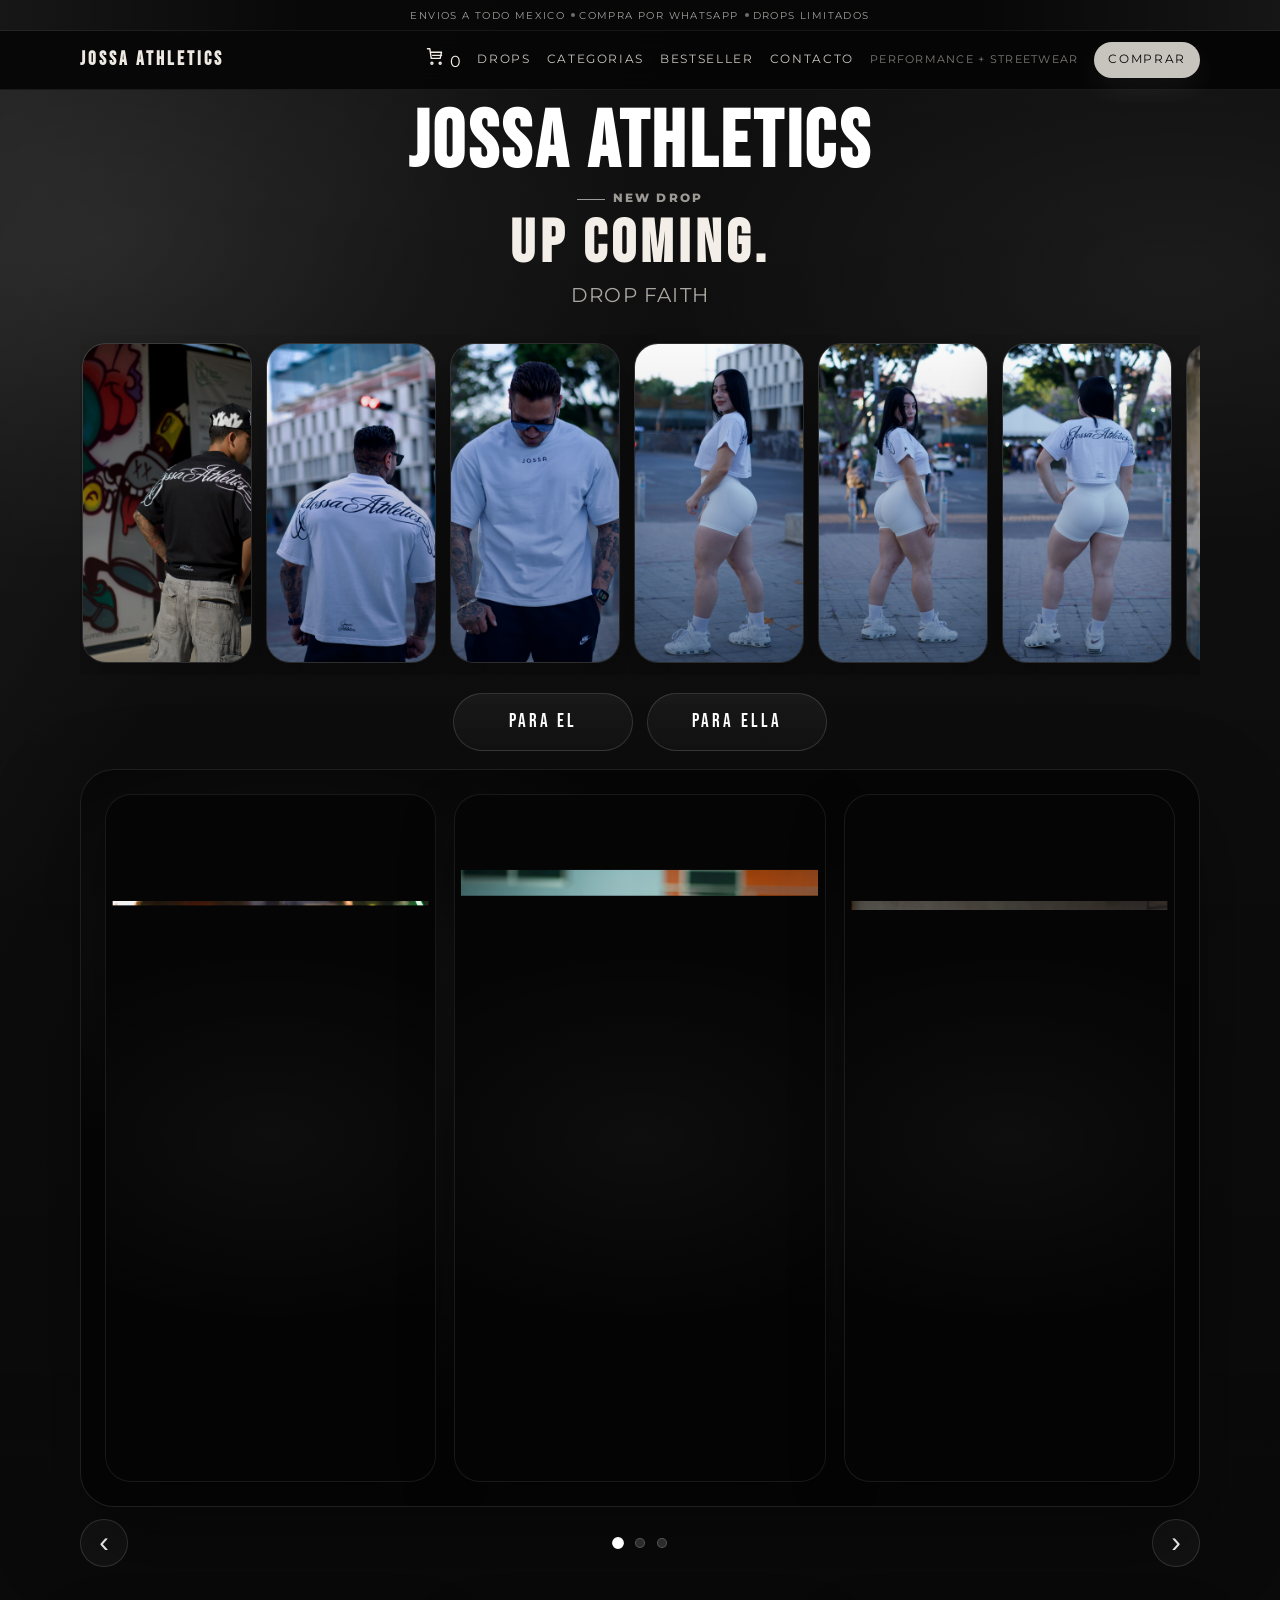
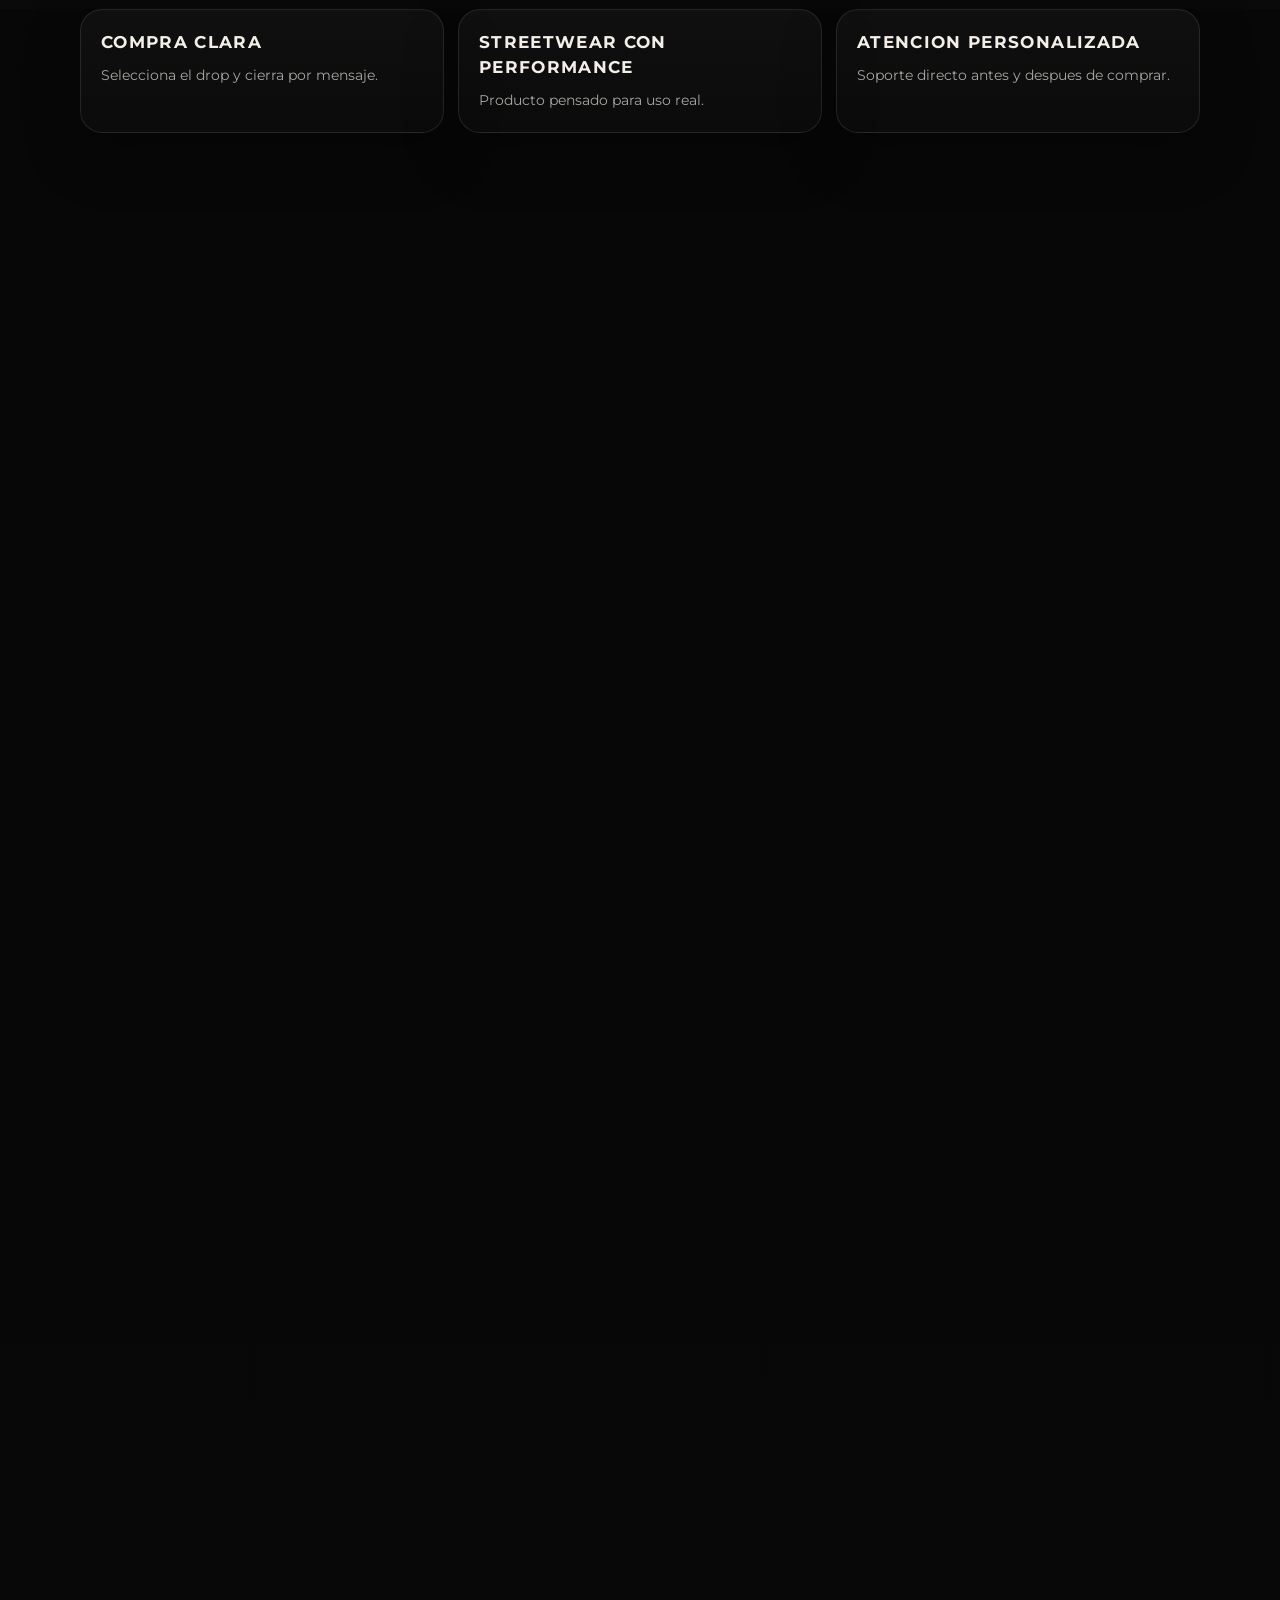
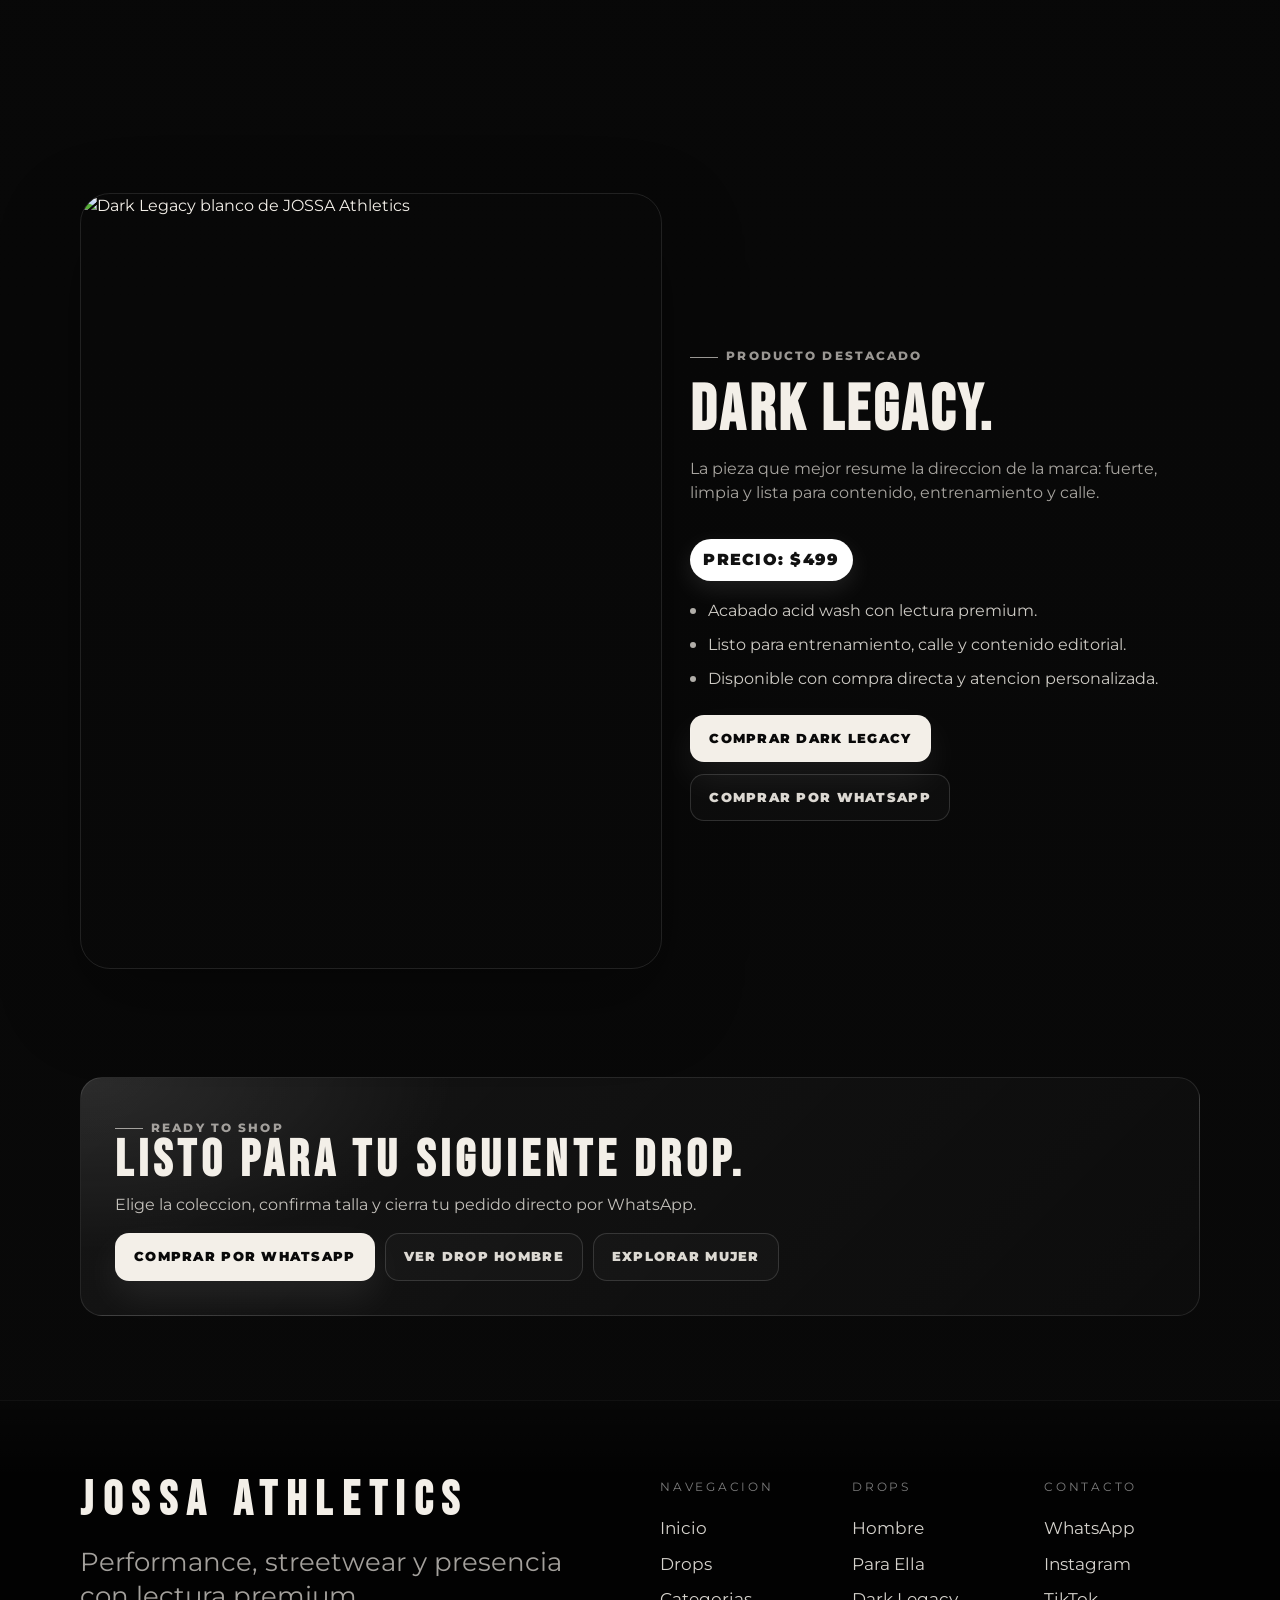
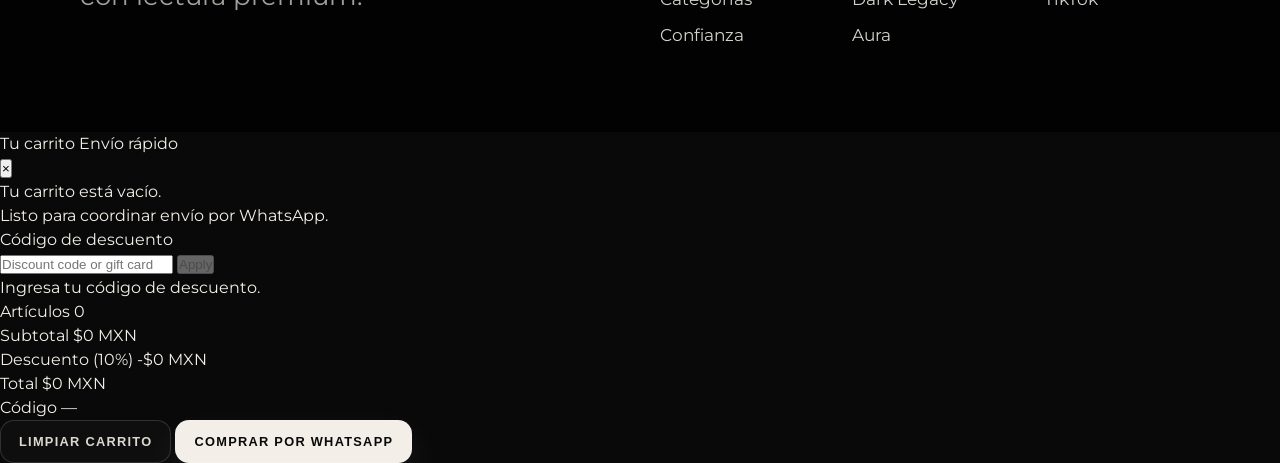
==== commit e388f4d0: "Refine hero drop gallery layout" ====
--- a/index.html
+++ b/index.html
@@ -25,7 +25,7 @@
   <meta name="twitter:image" content="https://jossaathletics.com/images/hombre/dark-legacy-gris-01.jpg" />
 
   <link href="https://fonts.googleapis.com/css2?family=Montserrat:wght@400;600;800;900&display=swap" rel="stylesheet" />
-  <link rel="stylesheet" href="styles.css?v=20260323b" />
+  <link rel="stylesheet" href="styles.css?v=20260324a" />
 
   <script type="application/ld+json">
   {
@@ -74,186 +74,14 @@
         <h1 class="hero-mark">JOSSA ATHLETICS</h1>
       </div>
 
-      <div class="wrap hero-gallery reveal-on-scroll" data-hero-slider>
-        <div class="hero-gallery__stage" data-hero-stage>
-          <!-- Administra las imagenes del slider desde el arreglo heroSlides en el script del final. -->
-        </div>
-
-        <div class="hero-gallery__controls" data-hero-controls hidden>
-          <button class="hero-gallery__arrow" type="button" data-slide-dir="-1" aria-label="Slide anterior">‹</button>
-          <div class="hero-gallery__dots" data-hero-dots role="group" aria-label="Galeria principal"></div>
-          <button class="hero-gallery__arrow" type="button" data-slide-dir="1" aria-label="Siguiente slide">›</button>
-        </div>
-      </div>
-
-      <div class="wrap hero-shop-links reveal-on-scroll" aria-label="Accesos principales">
-        <a class="hero-shop-link" href="hombre.html">Para El</a>
-        <a class="hero-shop-link" href="para-ella.html">Para Ella</a>
-      </div>
-    </section>
-
-    <section class="trust-strip">
-      <div class="wrap trust-strip__grid">
-        <article class="trust-strip__item reveal-on-scroll">
-          <strong>Compra clara</strong>
-          <span>Selecciona el drop y cierra por mensaje.</span>
-        </article>
-        <article class="trust-strip__item reveal-on-scroll">
-          <strong>Streetwear con performance</strong>
-          <span>Producto pensado para uso real.</span>
-        </article>
-        <article class="trust-strip__item reveal-on-scroll">
-          <strong>Atencion personalizada</strong>
-          <span>Soporte directo antes y despues de comprar.</span>
-        </article>
-      </div>
-    </section>
-
-    <section class="section drops-section" id="colecciones">
-      <div class="wrap">
-        <div class="section-head reveal-on-scroll">
-          <span class="section-kicker">Featured drops</span>
-          <h2>Drops destacados.</h2>
-          <p>Cuatro lanzamientos con presencia limpia y enfoque premium.</p>
-        </div>
-
-        <div class="drops-grid">
-          <article class="drop-card reveal-on-scroll">
-            <a class="drop-card__media" href="hombre-dark-legacy.html" aria-label="Comprar Dark Legacy Hombre">
-              <img src="images/hombre/dark-legacy-gris-01.jpg" alt="Playera Dark Legacy gris para hombre de JOSSA Athletics" width="1200" height="1600" loading="lazy" />
-            </a>
-            <div class="drop-card__copy">
-              <div class="drop-card__meta">
-                <span class="card-tag">Hombre</span>
-                <span class="card-tag card-tag--ghost">Best seller</span>
-              </div>
-              <h3>Dark Legacy</h3>
-              <p>Acid wash premium con presencia dura y lectura editorial.</p>
-              <a class="drop-card__cta" href="hombre-dark-legacy.html">Ver drop hombre</a>
-            </div>
-          </article>
-
-          <article class="drop-card reveal-on-scroll">
-            <a class="drop-card__media" href="hombre-legado.html" aria-label="Ver Ascenso">
-              <img src="images/hombre/ascenso-01.jpg" alt="Drop Ascenso para hombre de JOSSA Athletics" width="1200" height="1600" loading="lazy" />
-            </a>
-            <div class="drop-card__copy">
-              <div class="drop-card__meta">
-                <span class="card-tag">Hombre</span>
-                <span class="card-tag card-tag--ghost">Statement</span>
-              </div>
-              <h3>Ascenso</h3>
-              <p>Oscuro, grafico y directo. El drop para entrar con postura.</p>
-              <a class="drop-card__cta" href="hombre-legado.html">Ver Ascenso</a>
-            </div>
-          </article>
-
-          <article class="drop-card reveal-on-scroll">
-            <a class="drop-card__media" href="ella-dark-legacy.html" aria-label="Ver Dark Legacy Mujer">
-              <img src="images/ella/dark-legacy-01.jpg" alt="Conjunto Dark Legacy para mujer de JOSSA Athletics" width="1200" height="1600" loading="lazy" />
-            </a>
-            <div class="drop-card__copy">
-              <div class="drop-card__meta">
-                <span class="card-tag">Mujer</span>
-                <span class="card-tag card-tag--ghost">Set premium</span>
-              </div>
-              <h3>Dark Legacy Mujer</h3>
-              <p>Un set limpio, fuerte y seguro para rendimiento con actitud.</p>
-              <a class="drop-card__cta" href="ella-dark-legacy.html">Ver drop mujer</a>
-            </div>
-          </article>
-
-          <article class="drop-card reveal-on-scroll">
-            <a class="drop-card__media" href="ella-nova.html" aria-label="Comprar Aura">
-              <img src="images/ella/aura-rosa-01.jpg" alt="Short Aura rosa de JOSSA Athletics" width="1200" height="1600" loading="lazy" />
-            </a>
-            <div class="drop-card__copy">
-              <div class="drop-card__meta">
-                <span class="card-tag">Mujer</span>
-                <span class="card-tag card-tag--ghost">Compression fit</span>
-              </div>
-              <h3>Aura</h3>
-              <p>Compresion, soporte y silueta premium con energia de alto giro.</p>
-              <a class="drop-card__cta" href="ella-nova.html">Comprar Aura</a>
-            </div>
-          </article>
-        </div>
-      </div>
-    </section>
-
-    <section class="section categories-section" id="categorias">
-      <div class="wrap">
-        <div class="section-head reveal-on-scroll">
-          <span class="section-kicker">Shop by category</span>
-          <h2>Categorias principales.</h2>
-          <p>Hombre y mujer, sin ruido en la navegacion.</p>
-        </div>
-
-        <div class="category-grid">
-          <article class="category-panel reveal-on-scroll">
-            <a class="category-panel__media" href="hombre.html" aria-label="Explorar categoria hombre">
-              <img src="images/categories/hombre-category.jpg" alt="Categoria hombre JOSSA Athletics" width="1200" height="1600" loading="lazy" />
-            </a>
-            <div class="category-panel__copy">
-              <span class="section-kicker">Menswear</span>
-              <h3>Hombre</h3>
-              <p>Oversize, acid wash y piezas con presencia limpia para entrenar y salir.</p>
-              <a class="btn btn-primary" href="hombre.html">Explorar hombre</a>
-            </div>
-          </article>
-
-          <article class="category-panel reveal-on-scroll">
-            <a class="category-panel__media" href="para-ella.html" aria-label="Explorar categoria mujer">
-              <img src="images/categories/mujer-category.jpg" alt="Categoria mujer JOSSA Athletics" width="1200" height="1600" loading="lazy" />
-            </a>
-            <div class="category-panel__copy">
-              <span class="section-kicker">Womenswear</span>
-              <h3>Mujer</h3>
-              <p>Sets y compression fits con soporte, silueta y actitud editorial.</p>
-              <a class="btn btn-primary" href="para-ella.html">Explorar mujer</a>
-            </div>
-          </article>
-        </div>
-      </div>
-    </section>
-
-    <section class="section spotlight-section" id="bestseller">
-      <div class="wrap product-spotlight reveal-on-scroll">
-        <a class="product-spotlight__media" href="hombre-dark-legacy.html" aria-label="Comprar Dark Legacy">
-          <img src="images/hombre/dark-legacy-blanco-01.jpg" alt="Dark Legacy blanco de JOSSA Athletics" width="1200" height="1600" loading="lazy" />
-        </a>
-
-        <div class="product-spotlight__copy">
-          <span class="section-kicker">Producto destacado</span>
-          <h2>Dark Legacy.</h2>
-          <p>La pieza que mejor resume la direccion de la marca: fuerte, limpia y lista para contenido, entrenamiento y calle.</p>
-
-          <div class="spotlight-details">
-            <div class="price">Precio: $499</div>
-            <ul class="spotlight-points">
-              <li>Acabado acid wash con lectura premium.</li>
-              <li>Listo para entrenamiento, calle y contenido editorial.</li>
-              <li>Disponible con compra directa y atencion personalizada.</li>
-            </ul>
-          </div>
-
-          <div class="hero-actions hero-actions--left">
-            <a class="btn btn-primary" href="hombre-dark-legacy.html">Comprar Dark Legacy</a>
-            <a class="btn btn-ghost" target="_blank" rel="noopener" href="https://wa.me/523332510644?text=Hola%20JOSSA%20ATHLETICS%20%F0%9F%91%8B%0AQuiero%20comprar%20Dark%20Legacy.%0A%0ADatos:%0A1)%20Talla:%0A2)%20Ciudad:%0A3)%20Metodo%20de%20pago:">Comprar por WhatsApp</a>
-          </div>
-        </div>
-      </div>
-    </section>
-
-    <section class="section benefits-section" id="confianza">
-      <div class="wrap">
-        <div class="section-head reveal-on-scroll">
-          <span class="section-kicker">New drop</span>
-          <h2>Up coming.</h2>
-          <p>DROP FAITH</p>
-        </div>
-
-        <div class="upcoming-strip reveal-on-scroll" aria-label="Preview del nuevo drop">
+      <div class="wrap hero-upcoming-intro reveal-on-scroll">
+        <span class="section-kicker">New drop</span>
+        <h2>Up coming.</h2>
+        <p>DROP FAITH</p>
+      </div>
+
+      <div class="wrap hero-upcoming-strip reveal-on-scroll" aria-label="Preview del nuevo drop">
+        <div class="upcoming-strip">
           <article class="upcoming-card"><img src="images/upcoming-drop/upcoming-drop-01.jpg" alt="Preview upcoming drop 01" width="900" height="1200" loading="lazy" /></article>
           <article class="upcoming-card"><img src="images/upcoming-drop/upcoming-drop-02.jpg" alt="Preview upcoming drop 02" width="900" height="1200" loading="lazy" /></article>
           <article class="upcoming-card"><img src="images/upcoming-drop/upcoming-drop-03.jpg" alt="Preview upcoming drop 03" width="900" height="1200" loading="lazy" /></article>
@@ -271,6 +99,177 @@
           <article class="upcoming-card"><img src="images/upcoming-drop/upcoming-drop-15.jpg" alt="Preview upcoming drop 15" width="900" height="1200" loading="lazy" /></article>
         </div>
       </div>
+
+      <div class="wrap hero-shop-links reveal-on-scroll" aria-label="Accesos principales">
+        <a class="hero-shop-link" href="hombre.html">Para El</a>
+        <a class="hero-shop-link" href="para-ella.html">Para Ella</a>
+      </div>
+
+      <div class="wrap hero-gallery reveal-on-scroll" data-hero-slider>
+        <div class="hero-gallery__stage" data-hero-stage>
+          <!-- Administra las imagenes del slider desde el arreglo heroSlides en el script del final. -->
+        </div>
+
+        <div class="hero-gallery__controls" data-hero-controls hidden>
+          <button class="hero-gallery__arrow" type="button" data-slide-dir="-1" aria-label="Slide anterior">‹</button>
+          <div class="hero-gallery__dots" data-hero-dots role="group" aria-label="Galeria principal"></div>
+          <button class="hero-gallery__arrow" type="button" data-slide-dir="1" aria-label="Siguiente slide">›</button>
+        </div>
+      </div>
+
+    </section>
+
+    <section class="trust-strip">
+      <div class="wrap trust-strip__grid">
+        <article class="trust-strip__item reveal-on-scroll">
+          <strong>Compra clara</strong>
+          <span>Selecciona el drop y cierra por mensaje.</span>
+        </article>
+        <article class="trust-strip__item reveal-on-scroll">
+          <strong>Streetwear con performance</strong>
+          <span>Producto pensado para uso real.</span>
+        </article>
+        <article class="trust-strip__item reveal-on-scroll">
+          <strong>Atencion personalizada</strong>
+          <span>Soporte directo antes y despues de comprar.</span>
+        </article>
+      </div>
+    </section>
+
+    <section class="section drops-section" id="colecciones">
+      <div class="wrap">
+        <div class="section-head reveal-on-scroll">
+          <span class="section-kicker">Featured drops</span>
+          <h2>Drops destacados.</h2>
+          <p>Cuatro lanzamientos con presencia limpia y enfoque premium.</p>
+        </div>
+
+        <div class="drops-grid">
+          <article class="drop-card reveal-on-scroll">
+            <a class="drop-card__media" href="hombre-dark-legacy.html" aria-label="Comprar Dark Legacy Hombre">
+              <img src="images/hombre/dark-legacy-gris-01.jpg" alt="Playera Dark Legacy gris para hombre de JOSSA Athletics" width="1200" height="1600" loading="lazy" />
+            </a>
+            <div class="drop-card__copy">
+              <div class="drop-card__meta">
+                <span class="card-tag">Hombre</span>
+                <span class="card-tag card-tag--ghost">Best seller</span>
+              </div>
+              <h3>Dark Legacy</h3>
+              <p>Acid wash premium con presencia dura y lectura editorial.</p>
+              <a class="drop-card__cta" href="hombre-dark-legacy.html">Ver drop hombre</a>
+            </div>
+          </article>
+
+          <article class="drop-card reveal-on-scroll">
+            <a class="drop-card__media" href="hombre-legado.html" aria-label="Ver Ascenso">
+              <img src="images/hombre/ascenso-01.jpg" alt="Drop Ascenso para hombre de JOSSA Athletics" width="1200" height="1600" loading="lazy" />
+            </a>
+            <div class="drop-card__copy">
+              <div class="drop-card__meta">
+                <span class="card-tag">Hombre</span>
+                <span class="card-tag card-tag--ghost">Statement</span>
+              </div>
+              <h3>Ascenso</h3>
+              <p>Oscuro, grafico y directo. El drop para entrar con postura.</p>
+              <a class="drop-card__cta" href="hombre-legado.html">Ver Ascenso</a>
+            </div>
+          </article>
+
+          <article class="drop-card reveal-on-scroll">
+            <a class="drop-card__media" href="ella-dark-legacy.html" aria-label="Ver Dark Legacy Mujer">
+              <img src="images/ella/dark-legacy-01.jpg" alt="Conjunto Dark Legacy para mujer de JOSSA Athletics" width="1200" height="1600" loading="lazy" />
+            </a>
+            <div class="drop-card__copy">
+              <div class="drop-card__meta">
+                <span class="card-tag">Mujer</span>
+                <span class="card-tag card-tag--ghost">Set premium</span>
+              </div>
+              <h3>Dark Legacy Mujer</h3>
+              <p>Un set limpio, fuerte y seguro para rendimiento con actitud.</p>
+              <a class="drop-card__cta" href="ella-dark-legacy.html">Ver drop mujer</a>
+            </div>
+          </article>
+
+          <article class="drop-card reveal-on-scroll">
+            <a class="drop-card__media" href="ella-nova.html" aria-label="Comprar Aura">
+              <img src="images/ella/aura-rosa-01.jpg" alt="Short Aura rosa de JOSSA Athletics" width="1200" height="1600" loading="lazy" />
+            </a>
+            <div class="drop-card__copy">
+              <div class="drop-card__meta">
+                <span class="card-tag">Mujer</span>
+                <span class="card-tag card-tag--ghost">Compression fit</span>
+              </div>
+              <h3>Aura</h3>
+              <p>Compresion, soporte y silueta premium con energia de alto giro.</p>
+              <a class="drop-card__cta" href="ella-nova.html">Comprar Aura</a>
+            </div>
+          </article>
+        </div>
+      </div>
+    </section>
+
+    <section class="section categories-section" id="categorias">
+      <div class="wrap">
+        <div class="section-head reveal-on-scroll">
+          <span class="section-kicker">Shop by category</span>
+          <h2>Categorias principales.</h2>
+          <p>Hombre y mujer, sin ruido en la navegacion.</p>
+        </div>
+
+        <div class="category-grid">
+          <article class="category-panel reveal-on-scroll">
+            <a class="category-panel__media" href="hombre.html" aria-label="Explorar categoria hombre">
+              <img src="images/categories/hombre-category.jpg" alt="Categoria hombre JOSSA Athletics" width="1200" height="1600" loading="lazy" />
+            </a>
+            <div class="category-panel__copy">
+              <span class="section-kicker">Menswear</span>
+              <h3>Hombre</h3>
+              <p>Oversize, acid wash y piezas con presencia limpia para entrenar y salir.</p>
+              <a class="btn btn-primary" href="hombre.html">Explorar hombre</a>
+            </div>
+          </article>
+
+          <article class="category-panel reveal-on-scroll">
+            <a class="category-panel__media" href="para-ella.html" aria-label="Explorar categoria mujer">
+              <img src="images/categories/mujer-category.jpg" alt="Categoria mujer JOSSA Athletics" width="1200" height="1600" loading="lazy" />
+            </a>
+            <div class="category-panel__copy">
+              <span class="section-kicker">Womenswear</span>
+              <h3>Mujer</h3>
+              <p>Sets y compression fits con soporte, silueta y actitud editorial.</p>
+              <a class="btn btn-primary" href="para-ella.html">Explorar mujer</a>
+            </div>
+          </article>
+        </div>
+      </div>
+    </section>
+
+    <section class="section spotlight-section" id="bestseller">
+      <div class="wrap product-spotlight reveal-on-scroll">
+        <a class="product-spotlight__media" href="hombre-dark-legacy.html" aria-label="Comprar Dark Legacy">
+          <img src="images/hombre/dark-legacy-blanco-01.jpg" alt="Dark Legacy blanco de JOSSA Athletics" width="1200" height="1600" loading="lazy" />
+        </a>
+
+        <div class="product-spotlight__copy">
+          <span class="section-kicker">Producto destacado</span>
+          <h2>Dark Legacy.</h2>
+          <p>La pieza que mejor resume la direccion de la marca: fuerte, limpia y lista para contenido, entrenamiento y calle.</p>
+
+          <div class="spotlight-details">
+            <div class="price">Precio: $499</div>
+            <ul class="spotlight-points">
+              <li>Acabado acid wash con lectura premium.</li>
+              <li>Listo para entrenamiento, calle y contenido editorial.</li>
+              <li>Disponible con compra directa y atencion personalizada.</li>
+            </ul>
+          </div>
+
+          <div class="hero-actions hero-actions--left">
+            <a class="btn btn-primary" href="hombre-dark-legacy.html">Comprar Dark Legacy</a>
+            <a class="btn btn-ghost" target="_blank" rel="noopener" href="https://wa.me/523332510644?text=Hola%20JOSSA%20ATHLETICS%20%F0%9F%91%8B%0AQuiero%20comprar%20Dark%20Legacy.%0A%0ADatos:%0A1)%20Talla:%0A2)%20Ciudad:%0A3)%20Metodo%20de%20pago:">Comprar por WhatsApp</a>
+          </div>
+        </div>
+      </div>
     </section>
 
     <section class="section cta-section" id="contacto">
@@ -350,47 +349,43 @@
       const slider = document.querySelector('[data-hero-slider]');
       if (!slider) return;
 
-      // Hero facil de editar:
-      // 1. Guarda tus imagenes en /images/hero/
-      // 2. Nombralas como: hero-1.jpg, hero-2.jpg, hero-3.jpg... hero-10.jpg
+      // Galeria principal del hero:
+      // 1. Usa las fotos de /images/hero/
+      // 2. Nombralas como: hero-1.jpg, hero-2.jpg... hero-10.jpg
       // 3. Aqui solo cambia el archivo y el alt si quieres describir mejor cada imagen.
       const heroBasePath = 'images/hero/';
       const heroSlides = [
         {
           file: 'hero-1.jpg',
-          alt: 'Campana editorial 1 de JOSSA Athletics'
+          alt: 'Campana editorial 01 de JOSSA Athletics'
         },
         {
           file: 'hero-2.jpg',
-          alt: 'Campana editorial 2 de JOSSA Athletics'
-        },
-        {
-          file: 'hero-3.jpg',
-          alt: 'Campana editorial 3 de JOSSA Athletics'
+          alt: 'Campana editorial 02 de JOSSA Athletics'
         },
         {
           file: 'hero-4.jpg',
-          alt: 'Campana editorial 4 de JOSSA Athletics'
+          alt: 'Campana editorial 04 de JOSSA Athletics'
         },
         {
           file: 'hero-5.jpg',
-          alt: 'Campana editorial 5 de JOSSA Athletics'
+          alt: 'Campana editorial 05 de JOSSA Athletics'
         },
         {
           file: 'hero-6.jpg',
-          alt: 'Campana editorial 6 de JOSSA Athletics'
+          alt: 'Campana editorial 06 de JOSSA Athletics'
         },
         {
           file: 'hero-7.jpg',
-          alt: 'Campana editorial 7 de JOSSA Athletics'
+          alt: 'Campana editorial 07 de JOSSA Athletics'
         },
         {
           file: 'hero-8.jpg',
-          alt: 'Campana editorial 8 de JOSSA Athletics'
+          alt: 'Campana editorial 08 de JOSSA Athletics'
         },
         {
           file: 'hero-9.jpg',
-          alt: 'Campana editorial 9 de JOSSA Athletics'
+          alt: 'Campana editorial 09 de JOSSA Athletics'
         },
         {
           file: 'hero-10.jpg',
@@ -403,25 +398,31 @@
       const controls = slider.querySelector('[data-hero-controls]');
       if (!stage || !dotsRoot || heroSlides.length === 0) return;
 
-      stage.innerHTML = heroSlides.map((slide, index) => `
-        <article class="hero-slide${index === 0 ? ' is-active' : ''}" data-slide aria-hidden="${index === 0 ? 'false' : 'true'}">
-          <img src="${heroBasePath + slide.file}" alt="${slide.alt}" width="1600" height="1800" ${index === 0 ? 'fetchpriority="high"' : 'loading="lazy"'} />
-          <div class="hero-slide__shade"></div>
-        </article>
-      `).join('');
-
-      dotsRoot.innerHTML = heroSlides.map((slide, index) => `
-        <button class="hero-gallery__dot${index === 0 ? ' is-active' : ''}" type="button" data-slide-to="${index}" aria-label="Ir a imagen ${index + 1}" aria-current="${index === 0 ? 'true' : 'false'}"></button>
-      `).join('');
-
-      controls.hidden = heroSlides.length < 2;
-
-      const slides = Array.from(slider.querySelectorAll('[data-slide]'));
-      const dots = Array.from(slider.querySelectorAll('[data-slide-to]'));
       const arrows = Array.from(slider.querySelectorAll('[data-slide-dir]'));
       const prefersReduced = window.matchMedia('(prefers-reduced-motion: reduce)').matches;
+      const getSlidesPerFrame = () => {
+        if (window.innerWidth <= 640) return 1;
+        if (window.innerWidth <= 980) return 2;
+        return 3;
+      };
+      const buildFrames = (items, size) => {
+        const frames = [];
+        for (let index = 0; index < items.length; index += size) {
+          const frame = items.slice(index, index + size);
+          while (frame.length < size && items.length) {
+            frame.push(items[(index + frame.length) % items.length]);
+          }
+          frames.push(frame);
+        }
+        return frames;
+      };
+
+      let frames = [];
+      let slides = [];
+      let dots = [];
       let current = 0;
       let autoplayId = null;
+      let slidesPerFrame = getSlidesPerFrame();
 
       const setFocusable = (slide, enabled) => {
         slide.querySelectorAll('a, button').forEach(el => {
@@ -446,6 +447,46 @@
         });
       };
 
+      const renderFrames = () => {
+        frames = buildFrames(heroSlides, slidesPerFrame);
+
+        stage.innerHTML = frames.map((frame, frameIndex) => `
+          <article class="hero-slide${frameIndex === current ? ' is-active' : ''}" data-slide aria-hidden="${frameIndex === current ? 'false' : 'true'}">
+            <div class="hero-slide__grid">
+              ${frame.map((slide, imageIndex) => `
+                <figure class="hero-slide__card hero-slide__card--${imageIndex + 1}">
+                  <img
+                    src="${heroBasePath + slide.file}"
+                    alt="${slide.alt}"
+                    width="1200"
+                    height="1600"
+                    ${frameIndex === 0 && imageIndex === 0 ? 'fetchpriority="high" decoding="async"' : frameIndex === 0 ? 'loading="eager" decoding="async"' : 'loading="lazy" decoding="async"'}
+                  />
+                </figure>
+              `).join('')}
+            </div>
+            <div class="hero-slide__shade"></div>
+          </article>
+        `).join('');
+
+        dotsRoot.innerHTML = frames.map((frame, frameIndex) => `
+          <button class="hero-gallery__dot${frameIndex === current ? ' is-active' : ''}" type="button" data-slide-to="${frameIndex}" aria-label="Ir al grupo ${frameIndex + 1}" aria-current="${frameIndex === current ? 'true' : 'false'}"></button>
+        `).join('');
+
+        controls.hidden = frames.length < 2;
+        slides = Array.from(slider.querySelectorAll('[data-slide]'));
+        dots = Array.from(slider.querySelectorAll('[data-slide-to]'));
+
+        dots.forEach(dot => {
+          dot.addEventListener('click', () => {
+            update(Number(dot.dataset.slideTo || 0));
+            startAutoplay();
+          });
+        });
+
+        update(current);
+      };
+
       const stopAutoplay = () => {
         if (autoplayId) {
           clearInterval(autoplayId);
@@ -456,7 +497,7 @@
       const startAutoplay = () => {
         if (prefersReduced || slides.length < 2) return;
         stopAutoplay();
-        autoplayId = window.setInterval(() => update(current + 1), 6200);
+        autoplayId = window.setInterval(() => update(current + 1), 5200);
       };
 
       arrows.forEach(arrow => {
@@ -467,13 +508,6 @@
         });
       });
 
-      dots.forEach(dot => {
-        dot.addEventListener('click', () => {
-          update(Number(dot.dataset.slideTo || 0));
-          startAutoplay();
-        });
-      });
-
       slider.addEventListener('mouseenter', stopAutoplay);
       slider.addEventListener('mouseleave', startAutoplay);
       slider.addEventListener('focusin', stopAutoplay);
@@ -486,7 +520,21 @@
         else startAutoplay();
       });
 
-      update(0);
+      renderFrames();
+      let resizeTimer = null;
+      window.addEventListener('resize', () => {
+        const nextSize = getSlidesPerFrame();
+        if (nextSize === slidesPerFrame) return;
+        slidesPerFrame = nextSize;
+        stopAutoplay();
+        current = 0;
+        clearTimeout(resizeTimer);
+        resizeTimer = window.setTimeout(() => {
+          renderFrames();
+          startAutoplay();
+        }, 120);
+      });
+
       startAutoplay();
     })();
   </script>
--- a/styles.css
+++ b/styles.css
@@ -734,10 +734,29 @@
   position:relative;
   z-index:1;
   display:grid;
-  gap:0;
+  gap:12px;
   justify-items:center;
   text-align:center;
   margin-bottom:12px;
+}
+.hero-upcoming-intro{
+  display:grid;
+  justify-items:center;
+  gap:8px;
+}
+.hero-upcoming-intro h2{
+  margin:0;
+  font-size:clamp(2rem, 6vw, 3.8rem);
+  line-height:.92;
+  letter-spacing:.08em;
+  text-transform:uppercase;
+}
+.hero-upcoming-intro p{
+  margin:0;
+  color:var(--muted);
+  font-size:clamp(1rem, 2vw, 1.28rem);
+  letter-spacing:.06em;
+  text-transform:uppercase;
 }
 .eyebrow,
 .section-kicker,
@@ -776,6 +795,10 @@
 .hero-gallery{
   position:relative;
   z-index:1;
+  margin-top:18px;
+}
+.hero-upcoming-strip{
+  margin-top:24px;
 }
 .hero-gallery__stage{
   position:relative;
@@ -791,6 +814,7 @@
 .hero-slide{
   position:absolute;
   inset:0;
+  display:grid;
   opacity:0;
   pointer-events:none;
   transform:scale(1.02);
@@ -801,15 +825,48 @@
   pointer-events:auto;
   transform:scale(1);
 }
-.hero-slide img{
+.hero-slide__grid{
+  position:relative;
+  z-index:1;
+  display:grid;
+  grid-template-columns:1fr 1.12fr 1fr;
+  gap:18px;
+  width:100%;
+  height:100%;
+  padding:24px;
+}
+.hero-slide__card{
+  position:relative;
+  overflow:hidden;
+  display:flex;
+  align-items:center;
+  justify-content:center;
+  border-radius:26px;
+  border:1px solid rgba(255,255,255,.08);
+  background:
+    radial-gradient(420px 260px at 50% 50%, rgba(255,255,255,.04), transparent 72%),
+    #050505;
+  box-shadow:0 20px 54px rgba(0,0,0,.28);
+}
+.hero-slide__card::after{
+  content:"";
   position:absolute;
   inset:0;
-  margin:auto;
+  background:linear-gradient(180deg, rgba(0,0,0,.02), rgba(0,0,0,.18));
+  pointer-events:none;
+}
+.hero-slide__card img{
   width:100%;
   height:100%;
+  display:block;
   object-fit:contain;
   object-position:center center;
-  padding:28px 28px 92px;
+  padding:12px;
+  transform:scale(1.01);
+  transition:transform .7s ease;
+}
+.hero-slide.is-active .hero-slide__card img{
+  transform:scale(1.035);
 }
 .hero-slide__shade{
   position:absolute;
@@ -1319,6 +1376,13 @@
   .hero-gallery__stage{
     min-height:600px;
   }
+  .hero-slide__grid{
+    grid-template-columns:repeat(2, minmax(0, 1fr));
+    padding:18px;
+  }
+  .hero-slide__card:nth-child(3){
+    display:none;
+  }
   .category-panel__media,
   .community-card{
     min-height:360px;
@@ -1352,8 +1416,12 @@
     min-height:470px;
     border-radius:28px;
   }
-  .hero-slide img{
-    padding:18px 18px 70px;
+  .hero-slide__grid{
+    padding:14px;
+    gap:12px;
+  }
+  .hero-slide__card{
+    border-radius:22px;
   }
   .product-spotlight__media,
   .community-card,
@@ -1365,6 +1433,12 @@
   }
   .hero-mark{
     font-size:clamp(2.25rem, 10vw, 3.2rem);
+  }
+  .hero-upcoming-intro h2{
+    font-size:clamp(1.6rem, 8vw, 2.4rem);
+  }
+  .hero-upcoming-intro p{
+    font-size:.94rem;
   }
   .hero-gallery__controls{
     gap:10px;
@@ -1429,8 +1503,16 @@
     min-height:390px;
     border-radius:24px;
   }
-  .hero-slide img{
-    padding:14px 14px 66px;
+  .hero-slide__grid{
+    grid-template-columns:1fr;
+    padding:12px;
+    gap:10px;
+  }
+  .hero-slide__card{
+    border-radius:20px;
+  }
+  .hero-slide__card:nth-child(n+2){
+    display:none;
   }
   .hero-gallery__arrow{
     width:42px;
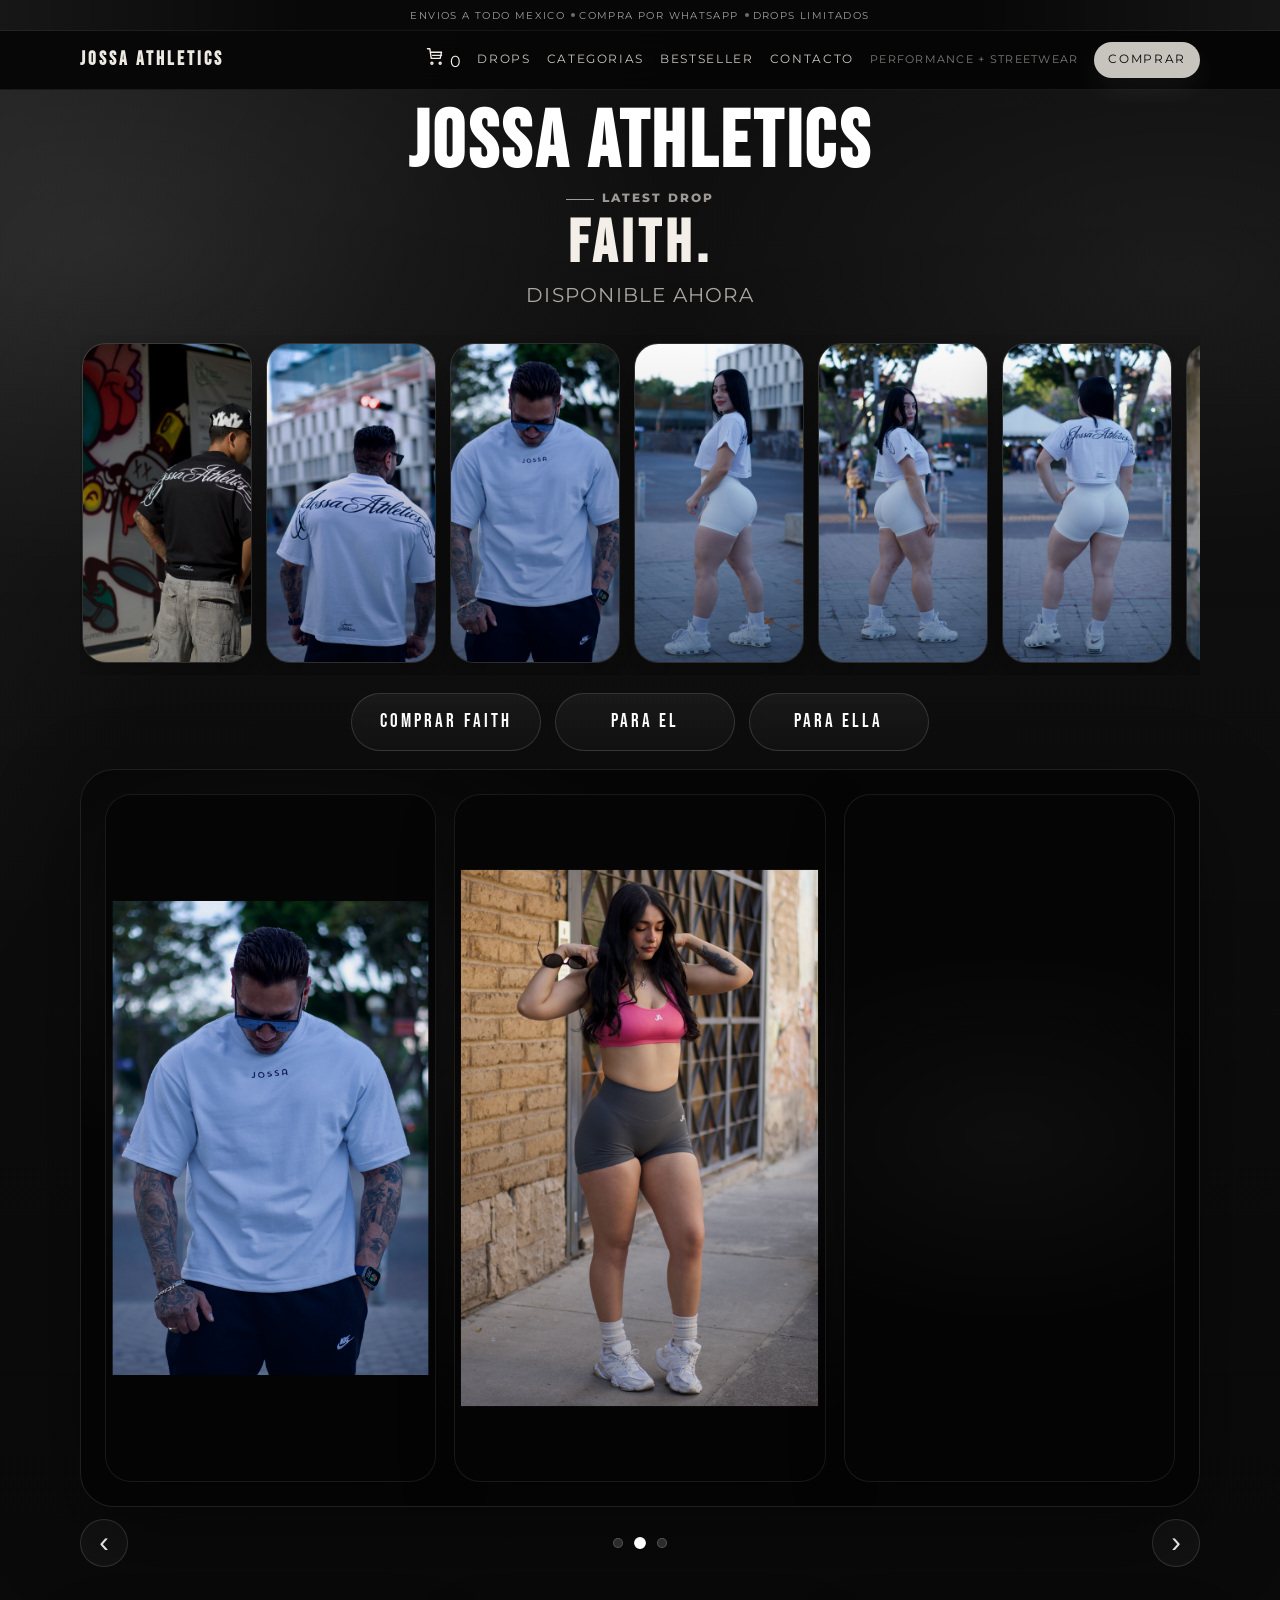
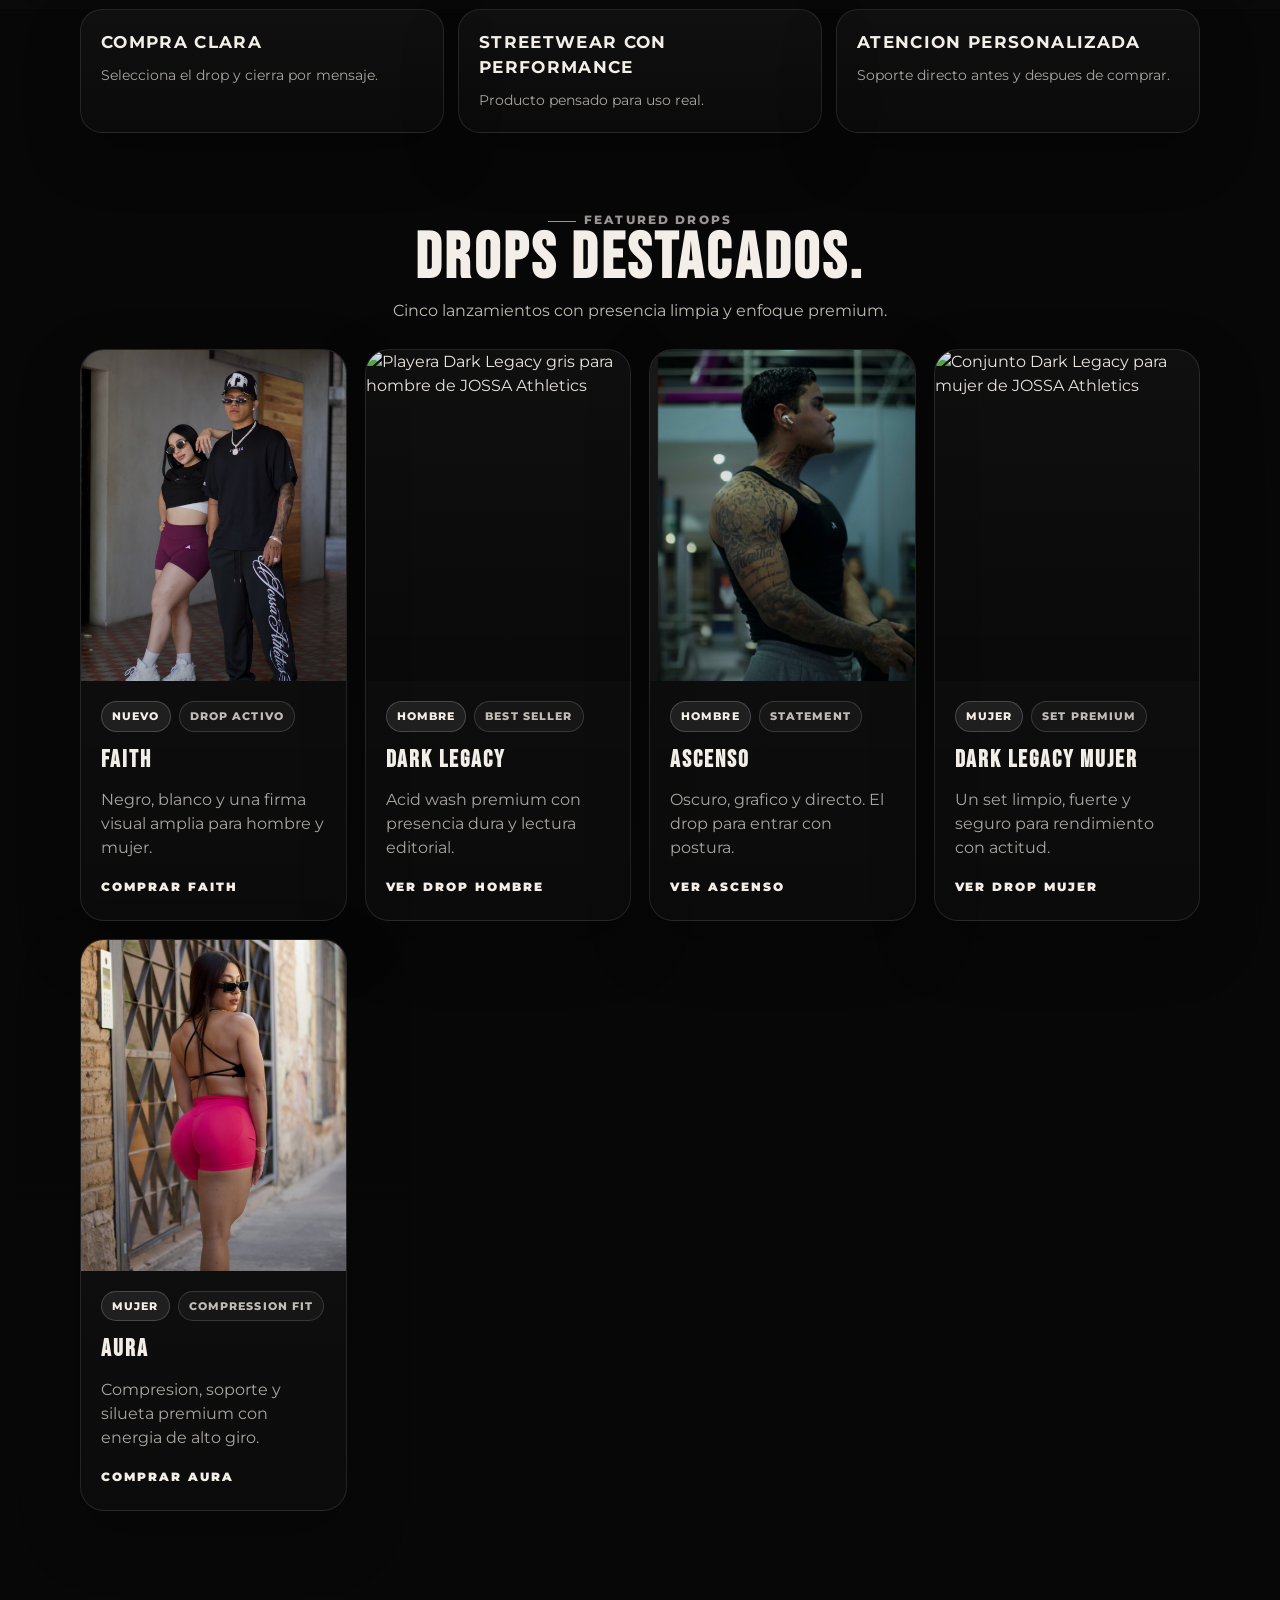
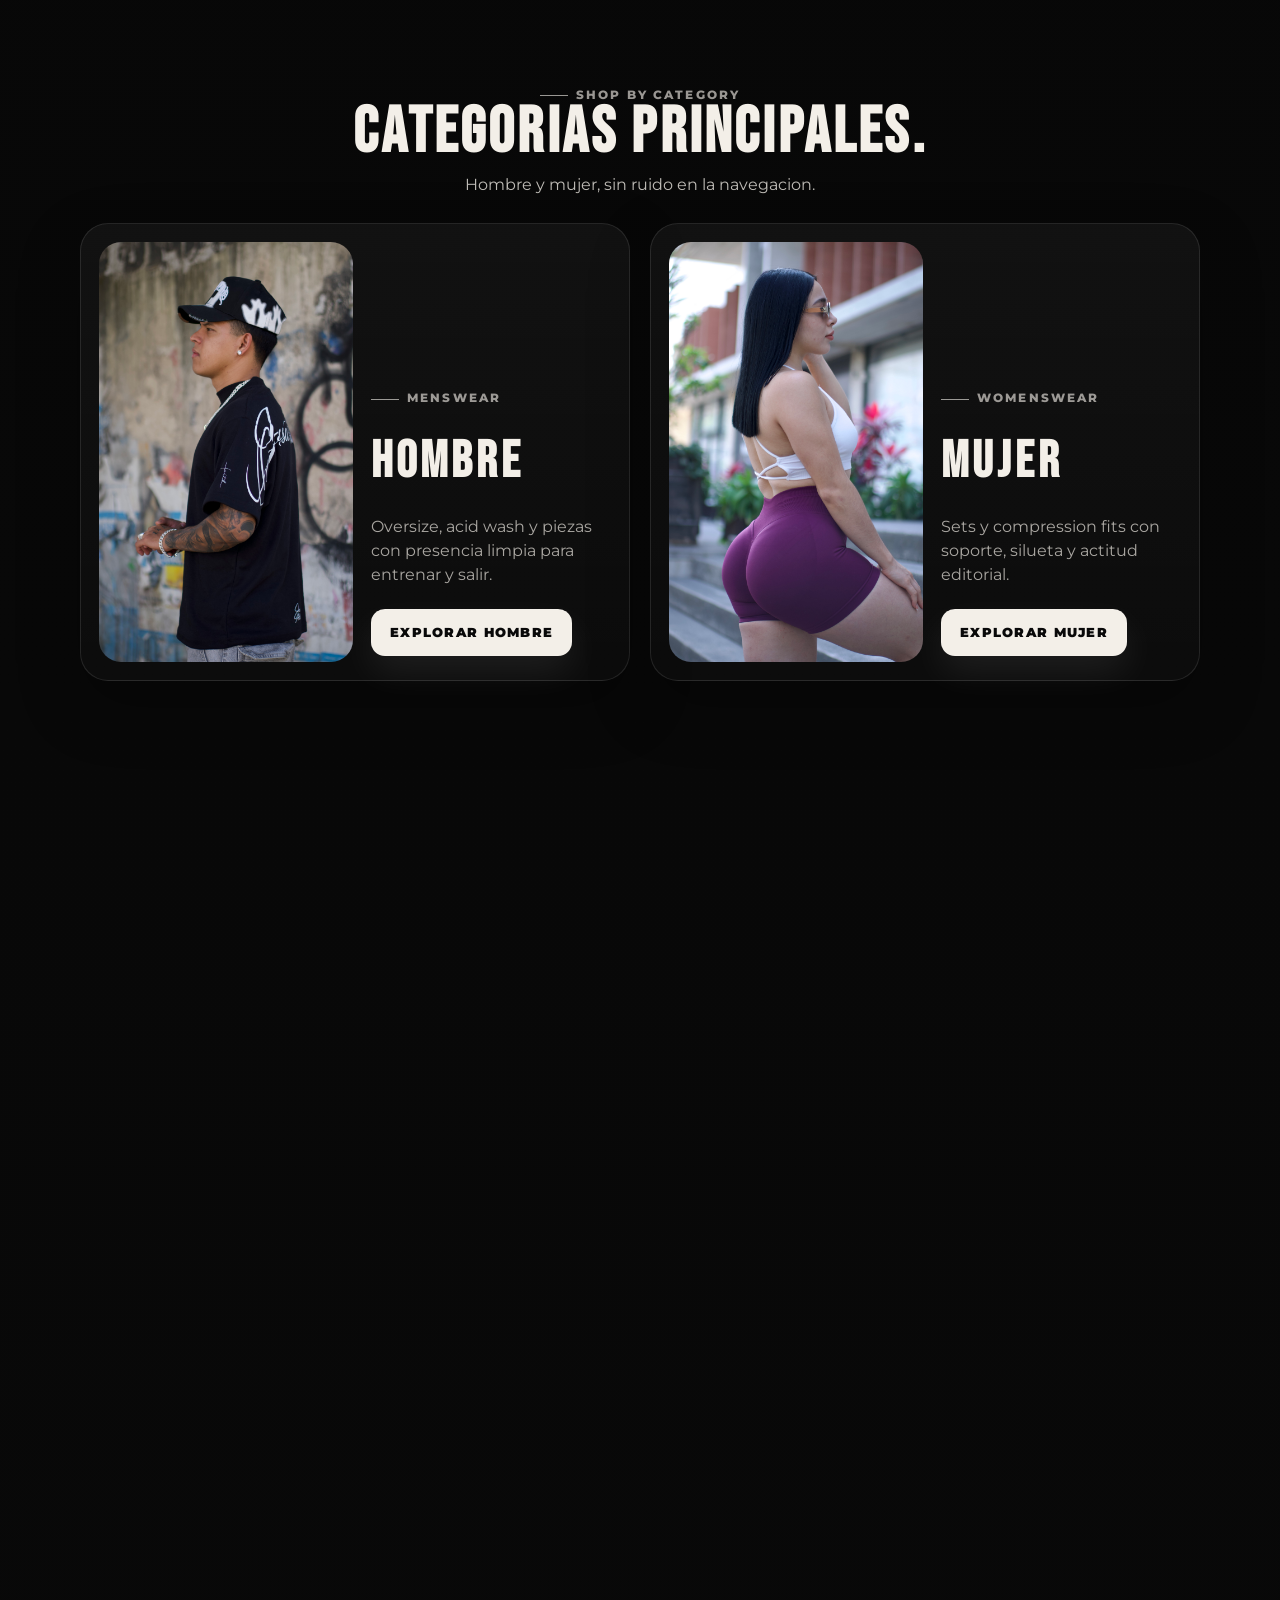
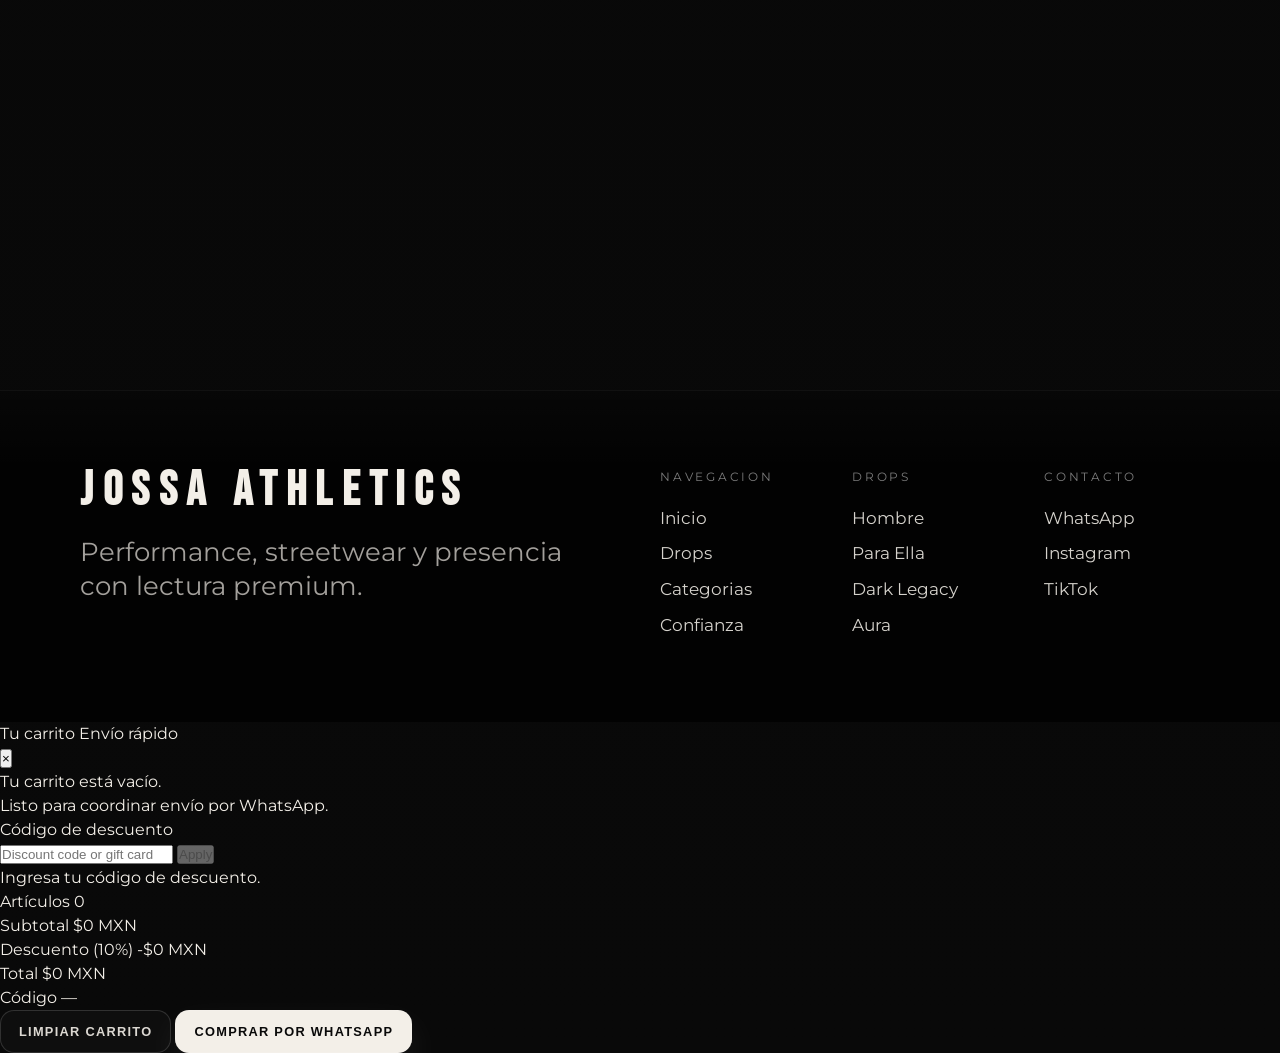
==== commit 589fca3f: "Launch Faith product page and pricing" ====
--- a/index.html
+++ b/index.html
@@ -75,32 +75,33 @@
       </div>
 
       <div class="wrap hero-upcoming-intro reveal-on-scroll">
-        <span class="section-kicker">New drop</span>
-        <h2>Up coming.</h2>
-        <p>DROP FAITH</p>
-      </div>
-
-      <div class="wrap hero-upcoming-strip reveal-on-scroll" aria-label="Preview del nuevo drop">
+        <span class="section-kicker">Latest drop</span>
+        <h2>Faith.</h2>
+        <p>Disponible ahora</p>
+      </div>
+
+      <div class="wrap hero-upcoming-strip reveal-on-scroll" aria-label="Galería del drop Faith">
         <div class="upcoming-strip">
-          <article class="upcoming-card"><img src="images/upcoming-drop/upcoming-drop-01.jpg" alt="Preview upcoming drop 01" width="900" height="1200" loading="lazy" /></article>
-          <article class="upcoming-card"><img src="images/upcoming-drop/upcoming-drop-02.jpg" alt="Preview upcoming drop 02" width="900" height="1200" loading="lazy" /></article>
-          <article class="upcoming-card"><img src="images/upcoming-drop/upcoming-drop-03.jpg" alt="Preview upcoming drop 03" width="900" height="1200" loading="lazy" /></article>
-          <article class="upcoming-card"><img src="images/upcoming-drop/upcoming-drop-04.jpg" alt="Preview upcoming drop 04" width="900" height="1200" loading="lazy" /></article>
-          <article class="upcoming-card"><img src="images/upcoming-drop/upcoming-drop-05.jpg" alt="Preview upcoming drop 05" width="900" height="1200" loading="lazy" /></article>
-          <article class="upcoming-card"><img src="images/upcoming-drop/upcoming-drop-06.jpg" alt="Preview upcoming drop 06" width="900" height="1200" loading="lazy" /></article>
-          <article class="upcoming-card"><img src="images/upcoming-drop/upcoming-drop-07.jpg" alt="Preview upcoming drop 07" width="900" height="1200" loading="lazy" /></article>
-          <article class="upcoming-card"><img src="images/upcoming-drop/upcoming-drop-08.jpg" alt="Preview upcoming drop 08" width="900" height="1200" loading="lazy" /></article>
-          <article class="upcoming-card"><img src="images/upcoming-drop/upcoming-drop-09.jpg" alt="Preview upcoming drop 09" width="900" height="1200" loading="lazy" /></article>
-          <article class="upcoming-card"><img src="images/upcoming-drop/upcoming-drop-10.jpg" alt="Preview upcoming drop 10" width="900" height="1200" loading="lazy" /></article>
-          <article class="upcoming-card"><img src="images/upcoming-drop/upcoming-drop-11.jpg" alt="Preview upcoming drop 11" width="900" height="1200" loading="lazy" /></article>
-          <article class="upcoming-card"><img src="images/upcoming-drop/upcoming-drop-12.jpg" alt="Preview upcoming drop 12" width="900" height="1200" loading="lazy" /></article>
-          <article class="upcoming-card"><img src="images/upcoming-drop/upcoming-drop-13.jpg" alt="Preview upcoming drop 13" width="900" height="1200" loading="lazy" /></article>
-          <article class="upcoming-card"><img src="images/upcoming-drop/upcoming-drop-14.jpg" alt="Preview upcoming drop 14" width="900" height="1200" loading="lazy" /></article>
-          <article class="upcoming-card"><img src="images/upcoming-drop/upcoming-drop-15.jpg" alt="Preview upcoming drop 15" width="900" height="1200" loading="lazy" /></article>
+          <article class="upcoming-card"><img src="images/upcoming-drop/upcoming-drop-01.jpg" alt="Faith look 01" width="900" height="1200" loading="lazy" /></article>
+          <article class="upcoming-card"><img src="images/upcoming-drop/upcoming-drop-02.jpg" alt="Faith look 02" width="900" height="1200" loading="lazy" /></article>
+          <article class="upcoming-card"><img src="images/upcoming-drop/upcoming-drop-03.jpg" alt="Faith look 03" width="900" height="1200" loading="lazy" /></article>
+          <article class="upcoming-card"><img src="images/upcoming-drop/upcoming-drop-04.jpg" alt="Faith look 04" width="900" height="1200" loading="lazy" /></article>
+          <article class="upcoming-card"><img src="images/upcoming-drop/upcoming-drop-05.jpg" alt="Faith look 05" width="900" height="1200" loading="lazy" /></article>
+          <article class="upcoming-card"><img src="images/upcoming-drop/upcoming-drop-06.jpg" alt="Faith look 06" width="900" height="1200" loading="lazy" /></article>
+          <article class="upcoming-card"><img src="images/upcoming-drop/upcoming-drop-07.jpg" alt="Faith look 07" width="900" height="1200" loading="lazy" /></article>
+          <article class="upcoming-card"><img src="images/upcoming-drop/upcoming-drop-08.jpg" alt="Faith look 08" width="900" height="1200" loading="lazy" /></article>
+          <article class="upcoming-card"><img src="images/upcoming-drop/upcoming-drop-09.jpg" alt="Faith look 09" width="900" height="1200" loading="lazy" /></article>
+          <article class="upcoming-card"><img src="images/upcoming-drop/upcoming-drop-10.jpg" alt="Faith look 10" width="900" height="1200" loading="lazy" /></article>
+          <article class="upcoming-card"><img src="images/upcoming-drop/upcoming-drop-11.jpg" alt="Faith look 11" width="900" height="1200" loading="lazy" /></article>
+          <article class="upcoming-card"><img src="images/upcoming-drop/upcoming-drop-12.jpg" alt="Faith look 12" width="900" height="1200" loading="lazy" /></article>
+          <article class="upcoming-card"><img src="images/upcoming-drop/upcoming-drop-13.jpg" alt="Faith look 13" width="900" height="1200" loading="lazy" /></article>
+          <article class="upcoming-card"><img src="images/upcoming-drop/upcoming-drop-14.jpg" alt="Faith look 14" width="900" height="1200" loading="lazy" /></article>
+          <article class="upcoming-card"><img src="images/upcoming-drop/upcoming-drop-15.jpg" alt="Faith look 15" width="900" height="1200" loading="lazy" /></article>
         </div>
       </div>
 
       <div class="wrap hero-shop-links reveal-on-scroll" aria-label="Accesos principales">
+        <a class="hero-shop-link" href="faith.html">Comprar FAITH</a>
         <a class="hero-shop-link" href="hombre.html">Para El</a>
         <a class="hero-shop-link" href="para-ella.html">Para Ella</a>
       </div>
@@ -141,10 +142,25 @@
         <div class="section-head reveal-on-scroll">
           <span class="section-kicker">Featured drops</span>
           <h2>Drops destacados.</h2>
-          <p>Cuatro lanzamientos con presencia limpia y enfoque premium.</p>
+          <p>Cinco lanzamientos con presencia limpia y enfoque premium.</p>
         </div>
 
         <div class="drops-grid">
+          <article class="drop-card reveal-on-scroll">
+            <a class="drop-card__media" href="faith.html" aria-label="Comprar Faith">
+              <img src="images/upcoming-drop/upcoming-drop-11.jpg" alt="Drop Faith de JOSSA Athletics" width="1200" height="1600" loading="lazy" />
+            </a>
+            <div class="drop-card__copy">
+              <div class="drop-card__meta">
+                <span class="card-tag">Nuevo</span>
+                <span class="card-tag card-tag--ghost">Drop activo</span>
+              </div>
+              <h3>Faith</h3>
+              <p>Negro, blanco y una firma visual amplia para hombre y mujer.</p>
+              <a class="drop-card__cta" href="faith.html">Comprar Faith</a>
+            </div>
+          </article>
+
           <article class="drop-card reveal-on-scroll">
             <a class="drop-card__media" href="hombre-dark-legacy.html" aria-label="Comprar Dark Legacy Hombre">
               <img src="images/hombre/dark-legacy-gris-01.jpg" alt="Playera Dark Legacy gris para hombre de JOSSA Athletics" width="1200" height="1600" loading="lazy" />
